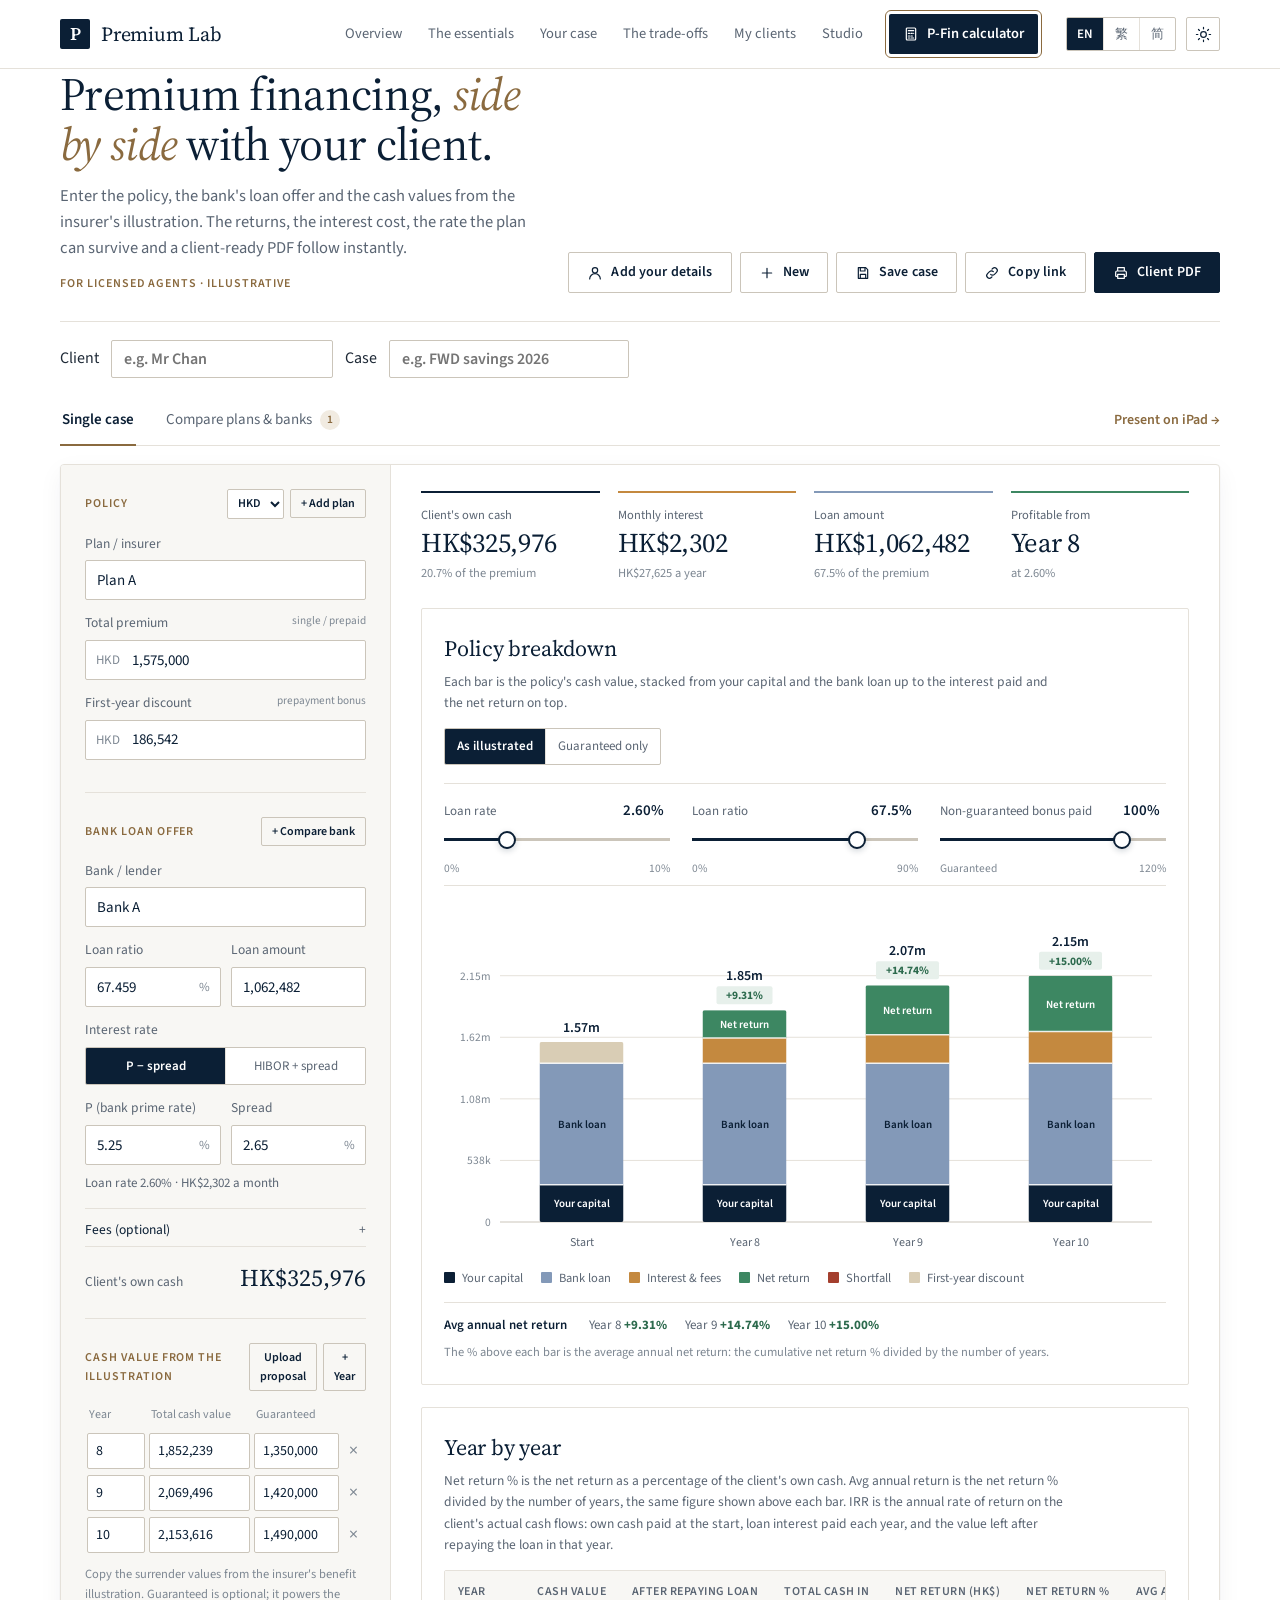
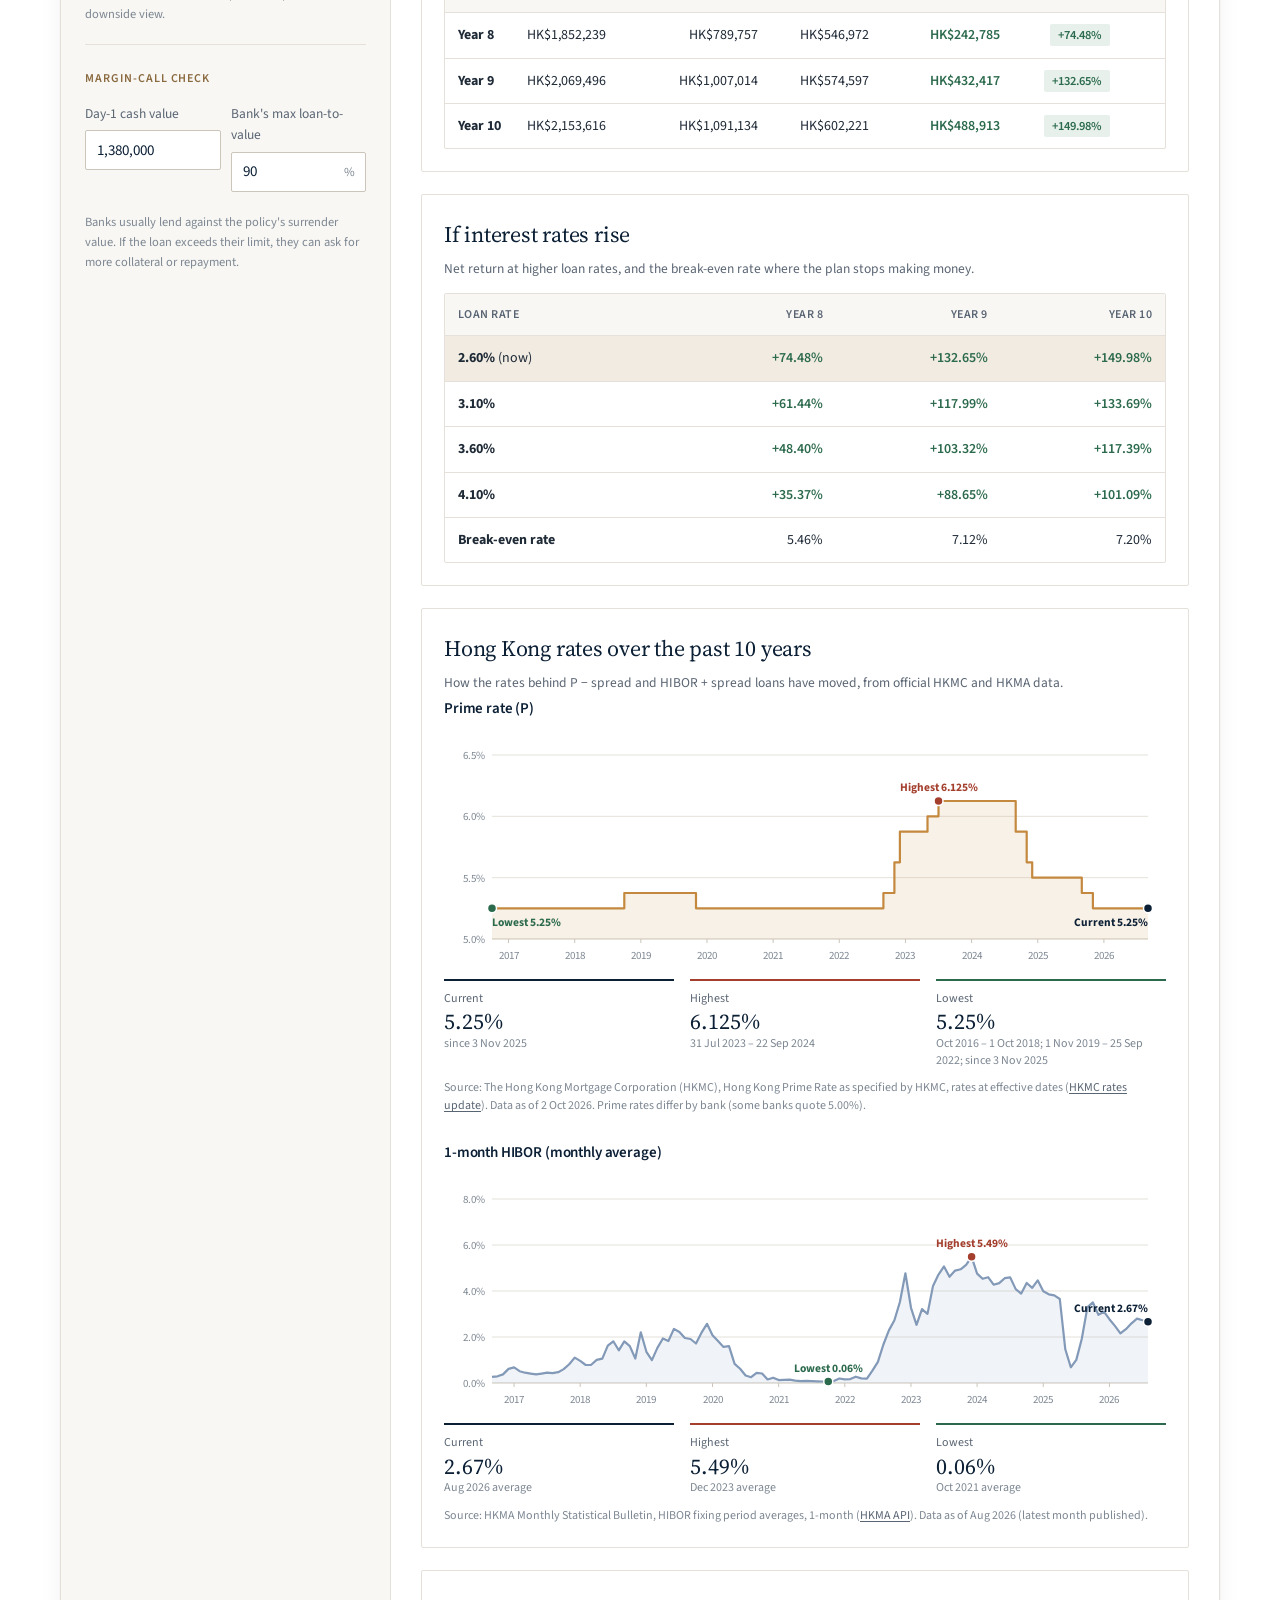
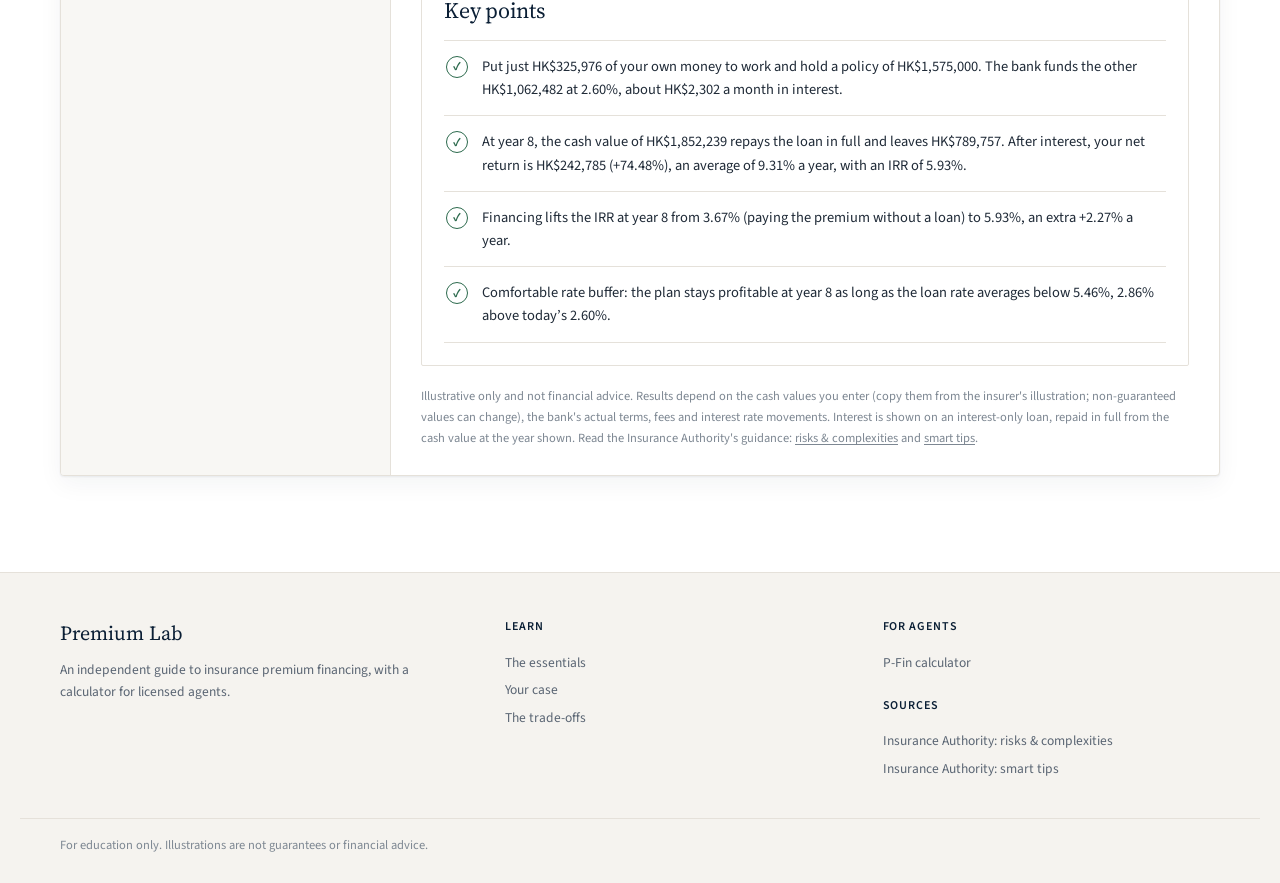
==== calculator.html @ 584c9c0e "Deploy 2026-10-03 11:08 HKT" ====
<!doctype html>
<html lang="en">
<head>
<meta charset="utf-8">
<meta name="viewport" content="width=device-width,initial-scale=1">
<title>P-Fin calculator · Premium Lab</title>
<meta name="description" content="Build a premium financing illustration with a client in a minute: leverage, interest, returns, IRR, rate stress, bank offer comparison and a client-ready PDF.">
<meta name="theme-color" content="#ffffff">
<script>(function(){try{var d=document.documentElement,m=JSON.parse(localStorage.getItem('pl-theme')),g=JSON.parse(localStorage.getItem('pl-lang'));if(m==='dark'||m==='light')d.dataset.theme=m;if(g)d.lang=g}catch(e){}})()</script>
<link rel="icon" href="data:image/svg+xml,%3Csvg xmlns='http://www.w3.org/2000/svg' viewBox='0 0 32 32'%3E%3Crect width='32' height='32' rx='3' fill='%230b1f35'/%3E%3Ctext x='16' y='23' text-anchor='middle' font-family='Georgia,serif' font-size='20' fill='%23c9a46c'%3EP%3C/text%3E%3C/svg%3E">
<link rel="preconnect" href="https://fonts.googleapis.com"><link rel="preconnect" href="https://fonts.gstatic.com" crossorigin>
<link href="https://fonts.googleapis.com/css2?family=Source+Sans+3:wght@400;500;600;700&family=Source+Serif+4:ital,opsz,wght@0,8..60,400;0,8..60,500;0,8..60,600;1,8..60,400&display=swap" rel="stylesheet">
<link rel="stylesheet" href="site.css?v=9">
<style>
main{padding-top:clamp(32px,4vw,56px);padding-bottom:24px}
.top{display:grid;grid-template-columns:minmax(0,1fr) auto;gap:28px;align-items:end}
h1{font-size:clamp(32px,3.6vw,50px);line-height:1.08;letter-spacing:-.015em}
h1 em{font-style:italic;color:var(--accent)}
.lede{color:var(--muted);max-width:40em;margin-top:14px;font-size:16.5px}
.aud{margin-top:12px;color:var(--accent)}
.actions{display:flex;gap:8px;flex-wrap:wrap;justify-content:flex-end}
.actions .agent strong{font-weight:600}

.casebar{display:flex;align-items:center;gap:12px;margin:28px 0 18px;flex-wrap:wrap;padding-top:18px;border-top:1px solid var(--line)}
.case-name{border:1px solid var(--line-strong);background:var(--surface);color:var(--ink);border-radius:2px;height:38px;padding:0 12px;min-width:240px;font-weight:600}
.case-name:focus{outline:none;border-color:var(--ink)}
.chips{display:flex;gap:6px;flex-wrap:wrap}
.chip{display:inline-flex;align-items:center;gap:2px;border:1px solid var(--line);background:var(--surface);border-radius:2px;padding:2px 2px 2px 10px;font-size:13px}
.chip[aria-current=true]{border-color:var(--ink);box-shadow:inset 0 0 0 1px var(--ink)}
.chip button{border:0;background:transparent;padding:3px 8px;font-size:13px;color:var(--ink)}
.chip .x{color:var(--faint)}.chip .x:hover{color:var(--neg)}

.lab{border:1px solid var(--line);background:var(--surface);border-radius:4px;box-shadow:var(--shadow);overflow:hidden}
.workspace{display:grid;grid-template-columns:330px minmax(0,1fr)}
.settings{padding:24px;background:var(--sunk);border-right:1px solid var(--line)}
.grp{margin-bottom:24px;padding-bottom:20px;border-bottom:1px solid var(--line)}
.grp:last-child{border-bottom:0;padding-bottom:0}
.grp-title{display:flex;justify-content:space-between;align-items:center;gap:10px;font-size:12px;font-weight:600;letter-spacing:.08em;color:var(--accent);text-transform:uppercase;margin:0 0 14px}
:lang(zh-Hant) .grp-title,:lang(zh-Hans) .grp-title{letter-spacing:.04em}
.field{margin-bottom:12px}
.field>label,.field>.lbl{display:flex;justify-content:space-between;gap:8px;font-size:13.5px;color:var(--muted);margin-bottom:6px}
.field small{color:var(--faint)}
.inp{width:100%;height:40px;background:var(--surface);border:1px solid var(--line-strong);color:var(--ink);border-radius:2px;padding:0 11px;font-size:15px;min-width:0;font-variant-numeric:tabular-nums}
.inp:focus{border-color:var(--ink);outline:none;box-shadow:0 0 0 3px color-mix(in srgb,var(--focus) 20%,transparent)}
.inp[aria-invalid=true]{border-color:var(--neg)}
select.inp{padding-right:6px}
.money{position:relative}.money span{position:absolute;left:11px;top:50%;transform:translateY(-50%);color:var(--faint);font-size:13px;pointer-events:none}.money .inp{padding-left:46px}
.pct{position:relative}.pct span{position:absolute;right:11px;top:50%;transform:translateY(-50%);color:var(--faint);font-size:13px;pointer-events:none}.pct .inp{padding-right:30px}
.row2{display:grid;grid-template-columns:1fr 1fr;gap:10px}
.derived{display:flex;justify-content:space-between;align-items:baseline;border-top:1px solid var(--line);padding-top:12px;margin-top:6px;font-size:13.5px;color:var(--muted)}
.derived strong{font-family:var(--serif);font-weight:400;font-size:24px;color:var(--ink)}
.seg{display:flex;border:1px solid var(--line-strong);border-radius:2px;overflow:hidden}
.seg button{flex:1;border:0;background:var(--surface);color:var(--muted);padding:8px 4px;font-size:13px}
.seg button+button{border-left:1px solid var(--line)}
.seg button[aria-pressed=true]{background:var(--ink);color:var(--bg);font-weight:600}
.offer-tabs{display:flex;gap:6px;flex-wrap:wrap;margin-bottom:12px}
.offer-tabs:empty{display:none}
.offer-tabs button{border:1px solid var(--line-strong);background:var(--surface);color:var(--muted);border-radius:2px;padding:5px 12px;font-size:13px}
.offer-tabs button[aria-pressed=true]{background:var(--ink);border-color:var(--ink);color:var(--bg);font-weight:600}
.mini{border:1px solid var(--line-strong);background:transparent;color:var(--ink);border-radius:2px;padding:4px 10px;font-size:12px;font-weight:600;letter-spacing:0;text-transform:none}
.mini:hover{border-color:var(--ink)}
.mini.danger{color:var(--neg);border-color:color-mix(in srgb,var(--neg) 45%,transparent)}
.cv-table{width:100%;border-collapse:collapse;font-size:13px}
.cv-table th{font-weight:400;color:var(--faint);text-align:left;padding:0 4px 6px;font-size:12px;background:none;border:0;text-transform:none;letter-spacing:0}
.cv-table td{padding:3px 2px;border:0}
.cv-table .inp{height:36px;padding:0 8px;font-size:14px}
.cv-table td:first-child{width:62px}
.cv-table button{border:0;background:transparent;color:var(--faint);font-size:18px;line-height:1;padding:4px 6px}
.cv-table button:hover{color:var(--neg)}
.note{font-size:12.5px;color:var(--faint);line-height:1.6;margin:8px 0 0}
details.more{border-top:1px solid var(--line);padding-top:10px;margin-top:10px}
details.more summary{cursor:pointer;font-size:13.5px;color:var(--ink);list-style:none;display:flex;justify-content:space-between}
details.more summary::-webkit-details-marker{display:none}
details.more summary:after{content:'+';color:var(--muted)}details.more[open] summary:after{content:'−'}
details.more .field{margin-top:10px}

.results{padding:26px 30px;min-width:0}
.kpis{display:grid;grid-template-columns:repeat(4,minmax(0,1fr));gap:18px}
.kpi{border-top:2px solid var(--c,var(--line-strong));padding-top:12px}
.kpi:nth-child(1){--c:var(--c-cap)}.kpi:nth-child(2){--c:var(--c-cost)}.kpi:nth-child(3){--c:var(--c-loan)}.kpi:nth-child(4){--c:var(--c-gain)}
.kpi span{display:block;font-size:12.5px;color:var(--muted)}
.kpi strong{display:block;font-family:var(--serif);font-size:27px;font-weight:400;letter-spacing:-.01em;font-variant-numeric:tabular-nums;line-height:1.3;color:var(--ink)}
.kpi em{font-style:normal;font-size:12.5px;color:var(--faint)}
.card{border:1px solid var(--line);border-radius:2px;padding:22px;margin-top:22px;background:var(--surface)}
.card-head{display:flex;justify-content:space-between;align-items:flex-start;gap:14px;flex-wrap:wrap}
.card-head h2{font-size:22px}
.card-head p{font-size:13.5px;color:var(--muted);margin:5px 0 0;max-width:46em}
.toggle{display:flex;border:1px solid var(--line-strong);border-radius:2px;overflow:hidden}
.toggle button{border:0;background:transparent;padding:7px 12px;font-size:13px;color:var(--muted);white-space:nowrap}
.toggle button+button{border-left:1px solid var(--line)}
.toggle button[aria-pressed=true]{background:var(--ink);color:var(--bg);font-weight:600}
.chart{margin-top:12px;position:relative}
.chart svg{display:block;width:100%;height:auto}
.chart svg text{font-family:var(--sans)}
.legend{display:flex;gap:18px;flex-wrap:wrap;font-size:12.5px;color:var(--muted);margin-top:10px}
.legend span{display:flex;align-items:center;gap:7px}.legend i{width:11px;height:11px;border-radius:1px;background:var(--c);box-sizing:border-box;border:5.5px solid var(--c);flex:none}
.tw{overflow-x:auto;border:1px solid var(--line);border-radius:2px;margin-top:14px}
table{border-collapse:collapse;width:100%;font-size:14px;font-variant-numeric:tabular-nums}
th,td{padding:11px 13px;border-bottom:1px solid var(--line);text-align:right;white-space:nowrap}
th{background:var(--sunk);color:var(--muted);font-size:12px;font-weight:600;letter-spacing:.04em;text-transform:uppercase}
:lang(zh-Hant) th,:lang(zh-Hans) th{letter-spacing:0}
th:first-child,td:first-child{text-align:left}
td{color:var(--text)}
tr:last-child td{border-bottom:0}
td.pos{color:var(--pos);font-weight:600}td.neg{color:var(--neg);font-weight:600}
td.warn{color:var(--neg)}
tr.hl{background:var(--accent-soft)}
.pill-r{display:inline-block;border-radius:2px;padding:1px 8px;font-size:12.5px;font-weight:600}
.pill-r.pos{background:var(--pos-bg);color:var(--pos)}.pill-r.neg{background:var(--neg-bg);color:var(--neg)}
.talk{display:grid;gap:0;margin:12px 0 0;padding:0;border-top:1px solid var(--line)}
.talk li{list-style:none;display:flex;gap:14px;padding:14px 2px;border-bottom:1px solid var(--line);font-size:14.5px;color:var(--text)}
.talk li b.ic{flex:none;width:22px;height:22px;border-radius:50%;display:grid;place-items:center;font-size:12px;border:1px solid var(--pos);color:var(--pos);margin-top:1px}
.talk li.risk b.ic{border-color:var(--neg);color:var(--neg)}
.alert{display:flex;gap:10px;border:1px solid color-mix(in srgb,var(--neg) 35%,transparent);background:var(--neg-bg);color:var(--neg);border-radius:2px;padding:12px 14px;font-size:14px;margin-top:16px}
.alert[hidden]{display:none}
.fine{font-size:12.5px;color:var(--faint);line-height:1.7;margin-top:20px}
.fine a{text-decoration:underline;text-underline-offset:2px}
.print-head,.print-foot{display:none}
.toast{position:fixed;left:50%;bottom:26px;transform:translate(-50%,20px);background:var(--ink);color:var(--bg);border-radius:2px;padding:10px 18px;font-size:14px;opacity:0;transition:.25s;pointer-events:none;z-index:60}
.toast.on{opacity:1;transform:translate(-50%,0)}
dialog{border:1px solid var(--line);background:var(--raised);color:var(--text);border-radius:4px;padding:28px;max-width:440px;width:92vw;box-shadow:var(--shadow)}
dialog::backdrop{background:#0b1f3580}
dialog h2{margin:0 0 6px;font-size:24px}
dialog p{color:var(--muted);font-size:14px;margin:0 0 18px}
dialog .f{display:block;margin-bottom:12px;font-size:13.5px;color:var(--muted)}
dialog .f input{display:block;width:100%;margin-top:5px;border:1px solid var(--line-strong);background:var(--surface);border-radius:2px;height:40px;padding:0 12px;color:var(--ink)}
dialog .row{display:flex;justify-content:flex-end;gap:8px;margin-top:8px}

/* sliders + stacked chart */
.sliders{display:grid;grid-template-columns:repeat(3,minmax(0,1fr));gap:22px;margin-top:18px;padding:14px 0 6px;border-top:1px solid var(--line);border-bottom:1px solid var(--line)}
.sl-top{display:flex;justify-content:space-between;align-items:baseline;gap:8px}
.sl-top label{font-size:13px;color:var(--muted)}
.sl-top output{font-size:15px;font-weight:600;font-variant-numeric:tabular-nums;color:var(--ink);padding:1px 6px;border-radius:2px;transition:background .3s}
.sl-top output.bump{background:var(--accent-soft)}
.sl input[type=range]{-webkit-appearance:none;appearance:none;width:100%;height:24px;background:transparent;margin:4px 0 0;cursor:pointer;--p:50%}
.sl input[type=range]::-webkit-slider-runnable-track{height:3px;background:linear-gradient(to right,var(--ink) var(--p),var(--line-strong) var(--p))}
.sl input[type=range]::-moz-range-track{height:3px;background:linear-gradient(to right,var(--ink) var(--p),var(--line-strong) var(--p))}
.sl input[type=range]::-webkit-slider-thumb{-webkit-appearance:none;width:18px;height:18px;margin-top:-7.5px;border-radius:50%;background:var(--surface);border:2px solid var(--ink);box-shadow:0 2px 6px #0b1f3530;transition:transform .15s}
.sl input[type=range]::-moz-range-thumb{width:14px;height:14px;border-radius:50%;background:var(--surface);border:2px solid var(--ink)}
.sl input[type=range]:active::-webkit-slider-thumb{transform:scale(1.15)}
.sl input[type=range]:disabled{opacity:.4;cursor:not-allowed}
.sl-ends{display:flex;justify-content:space-between;font-size:11.5px;color:var(--faint)}
.chart .bar{cursor:pointer;outline:none;transition:opacity .2s}
.chart svg.hovering .bar:not(.on){opacity:.4}
.chart .bar:focus-visible .frame{stroke:var(--focus);stroke-width:2}
.tip{position:absolute;pointer-events:none;background:var(--raised);color:var(--text);border:1px solid var(--line-strong);border-radius:2px;padding:11px 13px;font-size:12.5px;line-height:1.75;min-width:220px;box-shadow:var(--shadow);z-index:5;transform:translate(-50%,-100%);transition:left .12s,top .12s}
.tip[hidden]{display:none}
.tip strong{display:block;font-size:13.5px;margin-bottom:3px;color:var(--ink)}
.tip .r{display:flex;justify-content:space-between;gap:18px;font-variant-numeric:tabular-nums}
.tip .r i{display:inline-block;width:9px;height:9px;border-radius:1px;margin-right:7px;background:var(--c)}
.tip .r.tot{border-top:1px solid var(--line);margin-top:4px;padding-top:4px;font-weight:600;color:var(--ink)}
.tip .r.res{color:var(--pos);font-weight:600}.tip .r.res.neg{color:var(--neg)}

@media (max-width:1180px){.workspace{grid-template-columns:300px minmax(0,1fr)}.kpis{grid-template-columns:repeat(2,minmax(0,1fr));row-gap:18px}.results{padding:22px}}
@media (max-width:960px){.top{grid-template-columns:1fr}.actions{justify-content:flex-start}.workspace{grid-template-columns:1fr}.settings{border-right:0;border-bottom:1px solid var(--line)}}
@media (max-width:760px){.sliders{grid-template-columns:1fr;gap:8px}}
@media (max-width:600px){.actions{display:grid;grid-template-columns:1fr 1fr;width:100%}.actions .agent{grid-column:1/-1}.lab{margin:0 calc(var(--gutter) * -.5)}.settings{padding:20px}.results{padding:20px 16px}.kpi strong{font-size:22px}.case-name{min-width:0;flex:1}.card{padding:16px}}


/* view tabs */
.vtabs{display:flex;gap:0;border-bottom:1px solid var(--line);margin:4px 0 18px}
.vtabs button{border:0;background:transparent;padding:12px 2px;margin-right:28px;font-size:15px;color:var(--muted);border-bottom:2px solid transparent;margin-bottom:-1px;display:inline-flex;align-items:center;gap:8px}
.vtabs button[aria-selected=true]{color:var(--ink);font-weight:600;border-color:var(--accent)}
.vtabs .badge{font-size:11.5px;font-weight:600;min-width:20px;height:20px;padding:0 6px;border-radius:10px;background:var(--accent-soft);color:var(--accent);display:inline-grid;place-items:center}
.vtabs .badge:empty{display:none}
.vt-link{margin-left:auto;align-self:center;font-size:14px;font-weight:600;color:var(--accent);padding:10px 0}
.gt-r{display:flex;align-items:center;gap:6px}
/* compare */
.cmp{padding:26px 30px}
.cmp-top{display:flex;justify-content:space-between;align-items:flex-end;gap:18px;flex-wrap:wrap}
.cmp-top h2{font-size:26px}.cmp-top p{color:var(--muted);font-size:14px;margin-top:6px;max-width:44em}
.quick{display:flex;gap:6px}
.mix-wrap{margin-top:18px}
.mix th,.mix td{text-align:center;padding:8px;vertical-align:middle}
.mix thead th{text-transform:none;letter-spacing:0;font-size:13px}
.mix tbody th{text-align:left;background:var(--sunk);font-size:13px;text-transform:none;letter-spacing:0}
.mix small{display:block;font-size:11.5px;font-weight:400;color:var(--faint)}
.mix .nm{border:0;background:none;padding:0;font-weight:600;color:var(--ink);font-size:13.5px;text-decoration:underline;text-decoration-color:var(--line-strong);text-underline-offset:3px}
.mix .nm:hover{text-decoration-color:var(--accent)}
.cell{width:100%;min-width:118px;border:1px dashed var(--line-strong);background:transparent;border-radius:2px;padding:8px 10px;display:grid;grid-template-columns:auto 1fr;align-items:center;gap:0 8px;text-align:left;color:var(--muted);transition:background-color .2s,border-color .2s}
.cell i{grid-row:span 2;width:12px;height:12px;border-radius:50%;border:2px solid var(--kc);background:transparent;transition:background-color .2s}
.cell span{font-variant-numeric:tabular-nums;font-weight:600;color:var(--ink)}
.cell small{grid-column:2}
.cell:hover{border-color:var(--kc)}
.cell[aria-pressed=true]{border-style:solid;border-color:var(--kc);background:color-mix(in srgb,var(--kc) 9%,transparent)}
.cell[aria-pressed=true] i{background:var(--kc)}
.cmp-ctrl{display:flex;align-items:center;gap:26px;flex-wrap:wrap;margin-top:18px}
.cmp-ctrl .sliders{flex:1;min-width:300px;margin:0;border:0;padding:0}
.sliders.two{grid-template-columns:1fr 1fr}
.cmp-body{display:grid;grid-template-columns:minmax(0,1fr) 300px;gap:22px;margin-top:20px;align-items:start}
.cmp-chart .chart{margin:0;min-height:280px}
.rank{border:1px solid var(--line);border-radius:2px;position:sticky;top:calc(var(--hdr) + 16px)}
.rank-h{display:flex;justify-content:space-between;align-items:baseline;gap:8px;padding:12px 14px;border-bottom:1px solid var(--line);background:var(--sunk)}
.rank-h b{font-size:13px;color:var(--ink)}
.rk-row{width:100%;display:grid;grid-template-columns:20px 1fr;gap:2px 8px;text-align:left;border:0;border-bottom:1px solid var(--line);background:transparent;padding:11px 14px;color:var(--text);transition:background-color .2s}
.rk-row:last-child{border-bottom:0}
.rk-row:hover,.rk-row.on{background:color-mix(in srgb,var(--kc) 8%,transparent)}
.rk-row .n{grid-row:span 3;font-family:var(--serif);font-size:18px;color:var(--faint)}
.rk-row .who,.who{display:flex;align-items:center;gap:7px;font-size:13px;color:var(--ink)}
.who i{width:9px;height:9px;border-radius:50%;background:var(--kc);flex:none}
.rk-row em{font-style:normal;font-size:11px;font-weight:600;letter-spacing:.04em;color:var(--accent);border:1px solid var(--accent);border-radius:2px;padding:0 5px;margin-left:auto}
.rk-row strong{font-family:var(--serif);font-weight:400;font-size:22px;color:var(--ink);font-variant-numeric:tabular-nums}
.rk-row strong.neg{color:var(--neg)}.rk-row strong.na{font-family:var(--sans);font-size:13px;color:var(--faint)}
.rk-row small{font-size:11.5px;color:var(--faint)}
#cmpTbl td.best{box-shadow:inset 0 -2px 0 var(--accent);font-weight:700}
@media (max-width:1100px){.cmp-body{grid-template-columns:1fr}.rank{position:static}}
@media (max-width:600px){.cmp{padding:20px 14px}.sliders.two{grid-template-columns:1fr}.cmp-ctrl .toggle{width:100%;overflow-x:auto}.cmp-ctrl .sliders{min-width:0}}
@media print{.cmp-top{display:none!important}body.print-cmp #singleView{display:none!important}body.print-cmp #cmpView{display:block!important;border:0;box-shadow:none;padding:0}body:not(.print-cmp) #cmpView{display:none!important}.rank{position:static;break-inside:avoid}.cmp-body{grid-template-columns:1fr}}
.bo{margin-top:16px;border:1px solid var(--line);border-radius:2px}
.bo summary{cursor:pointer;list-style:none;display:flex;align-items:baseline;gap:12px;flex-wrap:wrap;padding:12px 14px;background:var(--sunk);font-weight:600;color:var(--ink)}
.bo summary::-webkit-details-marker{display:none}
.bo summary:after{content:'−';margin-left:auto;color:var(--muted);font-weight:400}.bo:not([open]) summary:after{content:'+'}
.bo summary small{font-weight:400;font-size:13px;color:var(--muted)}
.bo .tw{margin:0;border:0;border-top:1px solid var(--line);border-radius:0}
.bo-t th,.bo-t td{padding:6px 8px;text-align:left;vertical-align:middle;white-space:nowrap}
.bo-t thead th{font-size:13px;text-transform:none;letter-spacing:0;color:var(--ink)}
.bo-t tbody th{background:var(--sunk);font-size:12.5px;font-weight:600;text-transform:none;letter-spacing:0;color:var(--muted);width:1%}
.bo-t td{min-width:150px}
.bo-t .inp{height:34px;font-size:14px}
.bo-t td.na{color:var(--faint);text-align:center}
.bo-t .bo-eff td{font-size:12px;color:var(--muted);white-space:normal}
.bo-t .bo-eff b{display:block;font-family:var(--serif);font-weight:400;font-size:20px;color:var(--ink)}
.bo-t .bo-eff small{display:block}
.bo-x{border:0;background:none;color:var(--faint);font-size:16px;padding:0 4px;margin-left:4px}.bo-x:hover{color:var(--neg)}
.bo-add{vertical-align:top!important;background:var(--surface)!important;border-left:1px dashed var(--line-strong)}
/* my clients */
.client-name{min-width:180px}
@media (max-width:600px){.casebar{display:grid;grid-template-columns:auto minmax(0,1fr);align-items:center;gap:10px 12px}.casebar .case-name,.client-name{min-width:0;width:100%}.casebar .chips{grid-column:1/-1}}
.rate-eff{font-size:13px;color:var(--muted);margin:-4px 0 14px;font-variant-numeric:tabular-nums}
.pdf-status{font-size:13px;margin:8px 0 0;padding:8px 10px;border-radius:2px;background:var(--sunk);color:var(--muted);line-height:1.45}
.pdf-status.ok{background:var(--pos-bg);color:var(--pos)}.pdf-status.bad{background:var(--neg-bg);color:var(--neg)}
.avg-strip{display:flex;flex-wrap:wrap;gap:8px 18px;align-items:baseline;margin-top:14px;padding-top:12px;border-top:1px solid var(--line);font-size:13px;color:var(--muted)}
.avg-strip:empty{display:none}
.avg-strip strong{color:var(--ink);font-weight:600;margin-right:4px}
.avg-strip b{font-variant-numeric:tabular-nums;font-weight:700}.avg-strip b.pos{color:var(--pos)}.avg-strip b.neg{color:var(--neg)}
.avg-note{margin-top:6px}
.rh{margin:0 0 26px}.rh:last-child{margin-bottom:0}
.rh h3{font-family:var(--sans);font-size:15px;font-weight:600;color:var(--ink);margin:4px 0 8px}
.rh-chart svg{display:block;width:100%;height:auto}
.rh-stats{display:grid;grid-template-columns:repeat(3,minmax(0,1fr));gap:10px 16px;margin-top:10px}
.rh-stats div{border-top:2px solid var(--c,var(--line-strong));padding-top:8px}
.rh-stats span{display:block;font-size:12px;color:var(--muted)}
.rh-stats strong{display:block;font-family:var(--serif);font-weight:400;font-size:22px;line-height:1.25;color:var(--ink);font-variant-numeric:tabular-nums}
.rh-stats em{display:block;font-style:normal;font-size:12px;color:var(--faint);line-height:1.4}
.rh-src{font-size:12px;color:var(--faint);margin-top:10px;line-height:1.5}
.rh-src a{color:var(--muted);text-decoration:underline;text-underline-offset:2px}
@media (max-width:600px){.rh-stats{grid-template-columns:1fr}.rh-stats strong{font-size:20px}}
@media print{.rh-card{break-before:page}.rh{break-inside:avoid}.rh-stats{grid-template-columns:repeat(3,minmax(0,1fr))}}
/* client-ready print / PDF */
@media print{
  *,*::before,*::after{-webkit-print-color-adjust:exact!important;print-color-adjust:exact!important;color-adjust:exact!important}
  @page{size:A4;margin:14mm}
  body{font-size:12px}
  .actions,.casebar,.settings,.toggle,.no-print,.toast,.top{display:none!important}
  .workspace{display:block}
  main{padding:0;max-width:none}
  .lab{border:0;box-shadow:none;border-radius:0}
  .results{padding:0}
  .print-head{display:block;border-bottom:2px solid var(--ink);padding-bottom:10px;margin-bottom:14px}
  .print-head h2{margin:0;font-size:20px;font-weight:600}
  .print-head .meta{display:grid;grid-template-columns:repeat(4,1fr);gap:8px;margin-top:8px;font-size:11px;color:var(--text)}
  .print-head .meta b{display:block;font-size:13px}
  .print-foot{display:block;margin-top:14px;border-top:1px solid #ccd;padding-top:8px;font-size:10.5px;color:#444}
  #fine{display:none!important}
  .tw{overflow:visible;border-color:#ccd}
  table{font-size:8.6px}
  th,td{white-space:normal;padding:4px 4px!important}
  .pill-r{padding:0 4px}
  .card{break-inside:avoid;padding:12px;margin-top:12px}
}
</style>
</head>
<body>
<header class="gh"><div class="gh-in">
  <a class="gh-brand" href="index.html"><span class="mk">P</span><span class="wm">Premium Lab</span></a>
  <nav class="gh-nav" aria-label="Main">
    <a href="index.html#top" data-st="home">Overview</a>
    <a href="index.html#learn" data-st="learn">The essentials</a>
    <a href="index.html#explore" data-st="lab">Your case</a>
    <a href="index.html#risks" data-st="risks">The trade-offs</a>
    <a href="dashboard.html" data-st="dash">My clients</a>
    <a href="studio.html" data-st="studio">Studio</a>
    <a class="gh-cta" href="calculator.html" aria-current="page"><svg viewBox="0 0 24 24" aria-hidden="true"><rect x="5" y="3" width="14" height="18" rx="1.5"/><path d="M8 7h8M8 11h2M12 11h2M16 11h0M8 15h2M12 15h2M8 18h2M12 18h4"/></svg><span data-st="calc">P-Fin calculator</span></a>
  </nav>
  <div class="gh-util">
    <div class="gh-lang" role="group" aria-label="Language" data-st-label="lang"><button type="button" data-lang="en" lang="en">EN</button><button type="button" data-lang="zh-Hant" lang="zh-Hant">繁</button><button type="button" data-lang="zh-Hans" lang="zh-Hans">简</button></div>
    <button class="gh-icon" type="button" data-theme-toggle aria-label="Switch light or dark theme" data-st-label="theme"><svg class="sun" viewBox="0 0 24 24" aria-hidden="true"><circle cx="12" cy="12" r="4"/><path d="M12 2v2M12 20v2M4.9 4.9l1.4 1.4M17.7 17.7l1.4 1.4M2 12h2M20 12h2M4.9 19.1l1.4-1.4M17.7 6.3l1.4-1.4"/></svg><svg class="moon" viewBox="0 0 24 24" aria-hidden="true"><path d="M20 14.5A8 8 0 019.5 4a8 8 0 1010.5 10.5z"/></svg></button>
    <button class="gh-icon gh-menu" type="button" aria-expanded="false" aria-controls="ghPanel" aria-label="Menu" data-st-label="menu"><svg viewBox="0 0 24 24" aria-hidden="true"><path d="M4 7h16M4 12h16M4 17h16"/></svg></button>
  </div>
  <div class="gh-panel" id="ghPanel">
    <a href="index.html#top" data-st="home">Overview</a><a href="index.html#learn" data-st="learn">The essentials</a><a href="index.html#explore" data-st="lab">Your case</a><a href="index.html#risks" data-st="risks">The trade-offs</a>
    <a href="dashboard.html" data-st="dash">My clients</a>
    <a href="studio.html" data-st="studio">Studio</a>
    <a class="btn gh-cta" href="calculator.html" data-st="calc" aria-current="page">P-Fin calculator</a>
      <div class="gh-lang gh-lang-m" role="group" aria-label="Language" data-st-label="lang"><button type="button" data-lang="en" lang="en">EN</button><button type="button" data-lang="zh-Hant" lang="zh-Hant">繁</button><button type="button" data-lang="zh-Hans" lang="zh-Hans">简</button></div>
  </div>
</div></header>

<main id="main" class="wrap">
    <div class="top">
      <div>
        <h1 data-t-html="title">Premium financing, <em>side by side</em> with your client.</h1>
        <p class="lede" data-t="lede">Enter the policy, the bank's loan offer and the cash values from the insurer's illustration. The returns, the interest cost, the rate the plan can survive and a client-ready PDF follow instantly.</p>
        <p class="aud label" data-t="eyebrow">For licensed agents · illustrative</p>
      </div>
      <div class="actions">
        <button class="btn agent" type="button" id="agentBtn"><svg viewBox="0 0 24 24"><circle cx="12" cy="8" r="4"/><path d="M4 21a8 8 0 0116 0"/></svg><span id="agentShow">Add your details</span></button>
        <button class="btn" type="button" id="newBtn"><svg viewBox="0 0 24 24"><path d="M12 5v14M5 12h14"/></svg><span data-t="new">New</span></button>
        <button class="btn" type="button" id="saveBtn"><svg viewBox="0 0 24 24"><path d="M5 4h11l3 3v13H5z"/><path d="M8 4v5h7V4M8 20v-6h8v6"/></svg><span data-t="save">Save case</span></button>
        <button class="btn" type="button" id="shareBtn"><svg viewBox="0 0 24 24"><path d="M10 14a4 4 0 005.7 0l3-3a4 4 0 00-5.7-5.7l-1 1M14 10a4 4 0 00-5.7 0l-3 3a4 4 0 005.7 5.7l1-1"/></svg><span data-t="share">Copy link</span></button>
        <button class="btn solid" type="button" id="printBtn"><svg viewBox="0 0 24 24"><path d="M7 9V4h10v5M7 17H5a1 1 0 01-1-1v-5a2 2 0 012-2h12a2 2 0 012 2v5a1 1 0 01-1 1h-2"/><path d="M7 14h10v6H7z"/></svg><span data-t="print">Client PDF</span></button>
      </div>
    </div>

    <div class="casebar">
      <label for="clientName" data-t="client">Client</label>
      <input class="case-name client-name" id="clientName" maxlength="80" placeholder="e.g. Mr Chan" data-t-ph="client_ph">
      <label for="caseName" data-t="case">Case</label>
      <input class="case-name" id="caseName" maxlength="60" placeholder="e.g. FWD savings 2026" data-t-ph="case_ph">
      <div class="chips" id="chips" aria-label="Saved cases"></div>
    </div>

    <div class="vtabs no-print" role="tablist" aria-label="View">
      <button type="button" role="tab" id="tabSingle" aria-selected="true" aria-controls="singleView" data-view="single" data-t="tab_single">Single case</button>
      <button type="button" role="tab" id="tabCmp" aria-selected="false" aria-controls="cmpView" data-view="cmp"><span data-t="tab_cmp">Compare plans &amp; banks</span><b class="badge" id="pickCount"></b></button>
      <a class="vt-link" href="studio.html" data-t="to_studio">Present on iPad →</a>
    </div>

    <div class="lab" id="singleView" role="tabpanel" aria-labelledby="tabSingle">
      <div class="workspace">
        <!-- inputs -->
        <form class="settings" id="form" autocomplete="off" onsubmit="return false">
          <div class="grp">
            <div class="grp-title"><span data-t="g_policy">Policy</span><span class="gt-r"><select class="inp" id="currency" style="width:auto;height:30px;padding:0 6px;font-size:12px" aria-label="Currency"><option>HKD</option><option>USD</option><option>CNY</option><option>SGD</option></select><button class="mini" type="button" id="addPlan" data-t="add_plan">+ Add plan</button></span></div>
            <div class="offer-tabs" id="planTabs" role="group" aria-label="Plans"></div>
            <div class="field"><label for="planName" data-t="plan_name">Plan / insurer</label><input class="inp" id="planName" maxlength="40"></div>
            <div class="field"><label for="premium"><span data-t="premium">Total premium</span><small data-t="premium_h">single / prepaid</small></label>
              <div class="money"><span class="cur">HKD</span><input class="inp num" id="premium" inputmode="decimal"></div></div>
            <div class="field"><label for="discount"><span data-t="discount">First-year discount</span><small data-t="discount_h">prepayment bonus</small></label>
              <div class="money"><span class="cur">HKD</span><input class="inp num" id="discount" inputmode="decimal"></div></div>
            <button class="mini danger" type="button" id="delPlan" data-t="del_plan" hidden>Remove this plan</button>
          </div>

          <div class="grp">
            <div class="grp-title"><span data-t="g_offer">Bank loan offer</span><button class="mini" type="button" id="addOffer" data-t="add_offer">+ Compare bank</button></div>
            <div class="offer-tabs" id="offerTabs" role="group" aria-label="Loan offers"></div>
            <div class="field"><label for="bank" data-t="bank">Bank / lender</label><input class="inp" id="bank" maxlength="40"></div>
            <div class="row2">
              <div class="field"><label for="ratio" data-t="ratio">Loan ratio</label><div class="pct"><input class="inp num" id="ratio" inputmode="decimal"><span>%</span></div></div>
              <div class="field"><label for="loan" data-t="loan">Loan amount</label><input class="inp num" id="loan" inputmode="decimal"></div>
            </div>
            <div class="field"><div class="lbl" data-t="rate_type">Interest rate</div>
              <div class="seg" role="group" aria-label="Rate type"><button type="button" data-rt="fixed" aria-pressed="true" data-t="fixed">P − spread</button><button type="button" data-rt="hibor" aria-pressed="false" data-t="hibor">HIBOR + spread</button></div></div>
            <div class="row2" id="fixedRow">
              <div class="field"><label for="prime" data-t="prime">P (bank prime rate)</label><div class="pct"><input class="inp num" id="prime" inputmode="decimal"><span>%</span></div></div>
              <div class="field"><label for="pspread" data-t="pspread">Spread</label><div class="pct"><input class="inp num" id="pspread" inputmode="decimal"><span>%</span></div></div>
            </div>
            <div class="row2" id="hiborRow" hidden>
              <div class="field"><label for="hibor" data-t="hibor_rate">HIBOR assumed</label><div class="pct"><input class="inp num" id="hibor" inputmode="decimal"><span>%</span></div></div>
              <div class="field"><label for="spread" data-t="spread">Spread</label><div class="pct"><input class="inp num" id="spread" inputmode="decimal"><span>%</span></div></div>
            </div>
            <p class="rate-eff" id="monthlyHint"></p>
            <details class="more"><summary data-t="fees">Fees (optional)</summary>
              <div class="row2">
                <div class="field"><label for="upfront" data-t="upfront">Other upfront fee</label><input class="inp num" id="upfront" inputmode="decimal"></div>
                <div class="field"><label for="annualFee" data-t="annual_fee">Annual fee</label><input class="inp num" id="annualFee" inputmode="decimal"></div>
              </div>
              <div class="row2">
                <div class="field"><label for="feePct" data-t="fee_pct">Handling fee (% of loan)</label><div class="pct"><input class="inp num" id="feePct" inputmode="decimal"><span>%</span></div></div>
                <div class="field"><label for="rebate" data-t="rebate">Cash rebate</label><input class="inp num" id="rebate" inputmode="decimal"></div>
              </div>
              <div class="row2">
                <div class="field"><label for="penPct" data-t="pen_pct">Prepayment penalty (% of loan)</label><div class="pct"><input class="inp num" id="penPct" inputmode="decimal"><span>%</span></div></div>
                <div class="field"><label for="penYears" data-t="pen_years">If repaid within (years)</label><input class="inp num" id="penYears" inputmode="numeric"></div>
              </div>
            </details>
            <button class="mini danger" type="button" id="delOffer" data-t="del_offer" hidden>Remove this bank</button>
            <div class="derived"><span data-t="client_cash">Client's own cash</span><strong id="cashShow">–</strong></div>
          </div>

          <div class="grp">
            <div class="grp-title"><span data-t="g_cv">Cash value from the illustration</span><span class="gt-r"><button class="mini" type="button" id="pdfBtn" data-t="upload_pdf">Upload proposal</button><button class="mini" type="button" id="addCv" data-t="add_year">+ Year</button></span></div>
            <input type="file" id="pdfFile" accept="application/pdf,.pdf" hidden>
            <p class="pdf-status" id="pdfStatus" role="status" hidden></p>
            <table class="cv-table"><thead><tr><th data-t="year">Year</th><th data-t="cv_total">Total cash value</th><th data-t="cv_guar">Guaranteed</th><th><span class="vh">Remove</span></th></tr></thead><tbody id="cvBody"></tbody></table>
            <p class="note" data-t="cv_note">Copy the surrender values from the insurer's benefit illustration. Guaranteed is optional; it powers the downside view.</p>
          </div>

          <div class="grp" style="margin-bottom:0">
            <div class="grp-title"><span data-t="g_risk">Margin-call check</span></div>
            <div class="row2">
              <div class="field"><label for="day1" data-t="day1">Day-1 cash value</label><input class="inp num" id="day1" inputmode="decimal"></div>
              <div class="field"><label for="maxLtv" data-t="max_ltv">Bank's max loan-to-value</label><div class="pct"><input class="inp num" id="maxLtv" inputmode="decimal"><span>%</span></div></div>
            </div>
            <p class="note" data-t="ltv_note">Banks usually lend against the policy's surrender value. If the loan exceeds their limit, they can ask for more collateral or repayment.</p>
          </div>
        </form>

        <!-- results -->
        <section class="results" aria-live="polite">
          <div class="print-head" id="printHead"></div>
          <div class="kpis">
            <div class="kpi"><span data-t="k_cash">Client's own cash</span><strong id="kCash">–</strong><em id="kCashSub"></em></div>
            <div class="kpi"><span data-t="k_month">Monthly interest</span><strong id="kMonth">–</strong><em id="kMonthSub"></em></div>
            <div class="kpi"><span data-t="k_loan">Loan amount</span><strong id="kLoan">–</strong><em id="kLoanSub"></em></div>
            <div class="kpi"><span data-t="k_be">Profitable from</span><strong id="kBe">–</strong><em id="kBeSub"></em></div>
          </div>

          <div class="card">
            <div class="card-head"><div><h2 data-t="c_chart">Policy breakdown</h2><p data-t="c_chart_p">Each bar is the policy's cash value, stacked from your capital and the bank loan up to the interest paid and the net return on top.</p></div>
              <div class="toggle" role="group" aria-label="Cash value basis"><button type="button" data-basis="total" aria-pressed="true" data-t="b_total">As illustrated</button><button type="button" data-basis="guar" aria-pressed="false" data-t="b_guar">Guaranteed only</button></div></div>
            <div class="sliders no-print">
              <div class="sl"><div class="sl-top"><label for="slRate" data-t="sl_rate">Loan rate</label><output id="slRateOut" for="slRate"></output></div><input type="range" id="slRate" min="0" max="10" step="0.05"><div class="sl-ends"><span>0%</span><span>10%</span></div></div>
              <div class="sl"><div class="sl-top"><label for="slRatio" data-t="sl_ratio">Loan ratio</label><output id="slRatioOut" for="slRatio"></output></div><input type="range" id="slRatio" min="0" max="90" step="0.5"><div class="sl-ends"><span>0%</span><span>90%</span></div></div>
              <div class="sl"><div class="sl-top"><label for="slBonus" data-t="sl_bonus">Non-guaranteed bonus paid</label><output id="slBonusOut" for="slBonus"></output></div><input type="range" id="slBonus" min="0" max="120" step="5"><div class="sl-ends"><span data-t="sl_guar_end">Guaranteed</span><span>120%</span></div></div>
            </div>
            <div class="chart" id="chart"><div class="tip" id="tip" role="status" hidden></div></div>
            <div class="legend" id="legend"></div>
            <div class="avg-strip" id="avgStrip"></div>
            <p class="note avg-note" data-t="avg_note">The % above each bar is the average annual net return: the cumulative net return % divided by the number of years.</p>
          </div>

          <div class="card">
            <div class="card-head"><div><h2 data-t="c_table">Year by year</h2><p data-t="c_table_p">Net return % is the net return as a percentage of the client's own cash. Avg annual return is the net return % divided by the number of years, the same figure shown above each bar. IRR is the annual rate of return on the client's actual cash flows: own cash paid at the start, loan interest paid each year, and the value left after repaying the loan in that year.</p></div></div>
            <div class="tw"><table id="tbl"></table></div>
          </div>

          <div class="card">
            <div class="card-head"><div><h2 data-t="c_stress">If interest rates rise</h2><p data-t="c_stress_p">Net return at higher loan rates, and the break-even rate where the plan stops making money.</p></div></div>
            <div class="tw"><table id="stress"></table></div>
          </div>

          <div class="card rh-card">
            <div class="card-head"><div><h2 data-t="c_hist">Hong Kong rates over the past 10 years</h2><p data-t="c_hist_p">How the rates behind P − spread and HIBOR + spread loans have moved, from official HKMC and HKMA data.</p></div></div>
            <figure class="rh"><h3 data-t="rh_prime">Prime rate (P)</h3><div class="rh-chart" id="rhPrime"></div><div class="rh-stats" id="rhPrimeStats"></div><figcaption class="rh-src" id="rhPrimeSrc"></figcaption></figure>
            <figure class="rh"><h3 data-t="rh_hibor">1-month HIBOR (monthly average)</h3><div class="rh-chart" id="rhHibor"></div><div class="rh-stats" id="rhHiborStats"></div><figcaption class="rh-src" id="rhHiborSrc"></figcaption></figure>
          </div>

          <div class="card">
            <div class="card-head"><div><h2 data-t="c_talk">Key points</h2></div></div>
            <ul class="talk" id="talk"></ul>
          </div>

          <p class="fine" id="fine"></p>
          <div class="print-foot" id="printFoot"></div>
        </section>
      </div>
    </div>

    <section class="lab cmp" id="cmpView" role="tabpanel" aria-labelledby="tabCmp" hidden>
      <div class="print-head" id="printHead2"></div>
      <div class="cmp-top">
        <div><h2 data-t="cmp_h">Compare plans &amp; banks</h2><p data-t="cmp_p">Tick any plan with any bank offer. Lines and rankings update as you change picks, rates or bonus assumptions.</p></div>
        <div class="quick no-print"><button class="mini" type="button" data-q="all" data-t="q_all">All</button><button class="mini" type="button" data-q="best" data-t="q_best">Best bank per plan</button><button class="mini" type="button" data-q="clear" data-t="q_clear">Clear</button></div>
      </div>
      <div class="tw mix-wrap no-print"><table class="mix" id="mix"></table></div>
      <details class="bo no-print" id="boBox" open><summary><span data-t="bo_h">Bank offers</span><small data-t="bo_p">Every offer is editable here; the grid, chart and ranking follow as you type.</small></summary>
        <div class="tw"><table class="bo-t" id="boTbl"></table></div></details>
      <div class="cmp-ctrl no-print">
        <div class="toggle" role="group" aria-label="Measure" id="metricSeg">
          <button type="button" data-metric="gain" data-t="m_gain">Net return (HK$)</button><button type="button" data-metric="roc" data-t="m_roc">Net return %</button><button type="button" data-metric="irr" data-t="m_irr">IRR</button><button type="button" data-metric="net" data-t="m_net">Value after loan</button>
        </div>
        <div class="sliders two">
          <div class="sl"><div class="sl-top"><label for="slShift" data-t="sl_shift">Rate change, every bank</label><output id="slShiftOut" for="slShift"></output></div><input type="range" id="slShift" min="-1" max="3" step="0.25"><div class="sl-ends"><span>−1%</span><span>+3%</span></div></div>
          <div class="sl"><div class="sl-top"><label for="slBonus2" data-t="sl_bonus">Non-guaranteed bonus paid</label><output id="slBonus2Out" for="slBonus2"></output></div><input type="range" id="slBonus2" min="0" max="120" step="5"><div class="sl-ends"><span data-t="sl_guar_end">Guaranteed</span><span>120%</span></div></div>
        </div>
      </div>
      <div class="cmp-body">
        <div class="cmp-chart"><div class="chart" id="cmpChart"></div><p class="note" id="cmpNote"></p></div>
        <aside class="rank" id="rank" aria-live="polite"></aside>
      </div>
      <div class="card"><div class="card-head"><div><h2 data-t="c_all">Every combination</h2><p data-t="c_all_p">Own cash, monthly interest and returns for each pick. The best figure in each column is marked.</p></div></div>
        <div class="tw"><table id="cmpTbl"></table></div></div>
    </section>
</main>
<footer class="gf">
  <div class="gf-in">
    <div><div class="gf-brand">Premium Lab</div><p data-st="f_about">An independent guide to insurance premium financing, with a calculator for licensed agents.</p></div>
    <div><h4 data-st="f_learn">Learn</h4><a href="index.html#learn" data-st="learn">The essentials</a><a href="index.html#explore" data-st="lab">Your case</a><a href="index.html#risks" data-st="risks">The trade-offs</a></div>
    <div><h4 data-st="f_tools">For agents</h4><a href="calculator.html" data-st="calc">P-Fin calculator</a><h4 data-st="f_src" style="margin-top:20px">Sources</h4><a href="https://www.ia.org.hk/en/legislative_framework/Conduct_in_Focus_Issue_05_03.html" target="_blank" rel="noopener noreferrer" data-st="f_ia1">Insurance Authority: risks &amp; complexities</a><a href="https://www.ia.org.hk/en/premium_financing/smart_tips.html" target="_blank" rel="noopener noreferrer" data-st="f_ia2">Insurance Authority: smart tips</a></div>
  </div>
  <div class="gf-base" data-st="f_base">For education only. Illustrations are not guarantees or financial advice.</div>
</footer>

<dialog id="agentDlg">
  <form method="dialog" id="agentForm">
    <h2 data-t="ad_title">Your details for the PDF</h2>
    <p data-t="ad_p">Shown in the footer of the client PDF. Stored only in this browser.</p>
    <label class="f"><span data-t="ad_name">Name</span><input id="aName" maxlength="60"></label>
    <label class="f"><span data-t="ad_lic">Licence no.</span><input id="aLic" maxlength="30"></label>
    <label class="f"><span data-t="ad_contact">Phone / email</span><input id="aContact" maxlength="80"></label>
    <div class="row"><button class="btn" value="cancel" data-t="cancel">Cancel</button><button class="btn solid" value="ok" id="aSave" data-t="ad_save">Save details</button></div>
  </form>
</dialog>
<div class="toast" id="toast" role="status"></div>

<script src="site.js?v=5"></script>
<script src="engine.js?v=9"></script>
<script>
'use strict';
const $ = id => document.getElementById(id);

/* ------------------------------------------------------------------ i18n */
const T = {
  en: {
    to_studio:"Present on iPad →",
    c_hist:"Hong Kong rates over the past 10 years", c_hist_p:"How the rates behind P − spread and HIBOR + spread loans have moved, from official HKMC and HKMA data.", rh_prime:"Prime rate (P)", rh_hibor:"1-month HIBOR (monthly average)", rh_cur:"Current", rh_hi:"Highest", rh_lo:"Lowest", rh_since:"since {d}", rh_range:"{a} – {b}", rh_avg:"{m} average", rh_and:"; ", rh_psrc:"Source: The Hong Kong Mortgage Corporation (HKMC), Hong Kong Prime Rate as specified by HKMC, rates at effective dates (<a href=\"https://www.hkmc.com.hk/eng/information_centre/rates_update.html\" target=\"_blank\" rel=\"noopener noreferrer\">HKMC rates update</a>). Data as of 2 Oct 2026. Prime rates differ by bank (some banks quote 5.00%).", rh_hsrc:"Source: HKMA Monthly Statistical Bulletin, HIBOR fixing period averages, 1-month (<a href=\"https://apidocs.hkma.gov.hk/documentation/market-data-and-statistics/monthly-statistical-bulletin/er-ir/hk-interbank-ir-periodaverage/\" target=\"_blank\" rel=\"noopener noreferrer\">HKMA API</a>). Data as of Aug 2026 (latest month published).",
    h_irr:"IRR", m_irr:"IRR", c_table_p:"Net return % is the net return as a percentage of the client's own cash. Avg annual return is the net return % divided by the number of years, the same figure shown above each bar. IRR is the annual rate of return on the client's actual cash flows: own cash paid at the start, loan interest paid each year, and the value left after repaying the loan in that year.", t_lev:"Put just {cash} of your own money to work and hold a policy of {premium}. The bank funds the other {loan} at {rate}, about {month} a month in interest.", t_best:"At year {y}, the cash value of {cv} repays the loan in full and leaves {net}. After interest, your net return is {gain} ({roc}), an average of {ann} a year, with an IRR of {irr}.", t_self:"Financing lifts the IRR at year {y} from {self} (paying the premium without a loan) to {irr}, an extra {delta} a year.", t_be:"Comfortable rate buffer: the plan stays profitable at year {y} as long as the loan rate averages below {be}, {cushion} above today’s {rate}.",
    h_ann:"Avg annual return", fixed:"P − spread", prime:"P (bank prime rate)", pspread:"Spread", rate_eff:"Loan rate {r} · {m} a month", upload_pdf:"Upload proposal", pdf_reading:"Reading the proposal…", pdf_found:"Filled {n} of {m} years from the proposal: year {ys}.", pdf_missing:"Not listed in the proposal: year {ys}. Please enter these manually.", pdf_avail:"The proposal lists years {ys}.", pdf_none:"Couldn't find a surrender value table in this file. Please enter the values manually.", pdf_scan:"This PDF is a scanned image with no text, so it can't be read automatically. Please enter the values manually.", pdf_err:"Couldn't read this PDF (it may be scanned or password-protected). Please enter the values manually.", avg_ann:"Avg annual net return", cum_ret:"Cumulative net return", avg_note:"The % above each bar is the average annual net return: the cumulative net return % divided by the number of years.",
    client:"Client", client_ph:"e.g. Mr Chan", case_ph:"e.g. FWD savings 2026", opened:"Opened a case for {c}", pen_pct:"Prepayment penalty (% of loan)", pen_years:"If repaid within (years)", t_pen:"Repaying the loan within the first {years} years costs a prepayment penalty of {pct} of the loan, about {amt}.", t_pen_hit:"It is already counted in the figures for year {ys}.",
    fee_pct:"Handling fee (% of loan)", rebate:"Cash rebate", upfront:"Other upfront fee", net_upfront:"Net upfront", t_fees:"The bank charges {fee} in fees at the start and gives back a {rebate} cash rebate, a net {net} on day one. This is counted in every return above.",
    bo_h:"Bank offers", bo_p:"Every offer is editable here; the grid, chart and ranking follow as you type.", bo_eff:"Effective rate",
    tab_single:"Single case", tab_cmp:"Compare plans & banks", add_plan:"+ Add plan", plan_name:"Plan / insurer", del_plan:"Remove this plan", cmp_h:"Compare plans & banks", cmp_p:"Tick any plan with any bank offer. Lines and rankings update as you change picks, rates or bonus assumptions.", q_all:"All", q_best:"Best bank per plan", q_clear:"Clear", m_gain:"Net return (HK$)", m_roc:"Net return %", m_net:"Value after loan", sl_shift:"Rate change, every bank", rank_h:"Ranking at year {y}", rank_lead:"Leader", no_year:"no value this year", need_short:"add cash values", cmp_empty:"Tick at least one plan and bank in the grid above.", inspect:"Inspect a year", c_all:"Every combination", c_all_p:"Own cash, monthly interest and returns for each pick. The best figure in each column is marked.", h_combo:"Plan · bank", cmp_n:"Combinations",
    nav_learn:'Learn', nav_home:'Home', nav_essentials:'The essentials', nav_lab:'Scenario lab', nav_risks:'The trade-offs', nav_tools:'For agents', nav_calc:'Financing calculator',
    agent_label:'Prepared by', agent_add:'Add your details', menu:'Menu',
    eyebrow:'For licensed agents · illustrative', title:'Premium financing, <em>side by side</em> with your client.',
    lede:"Enter the policy, the bank's loan offer and the cash values from the insurer's illustration. The returns, the interest cost, the rate the plan can survive and a client-ready PDF follow instantly.",
    new:'New', save:'Save case', share:'Copy link', print:'Client PDF', case:'Case',
    g_policy:'Policy', premium:'Total premium', premium_h:'single / prepaid', discount:'First-year discount', discount_h:'prepayment bonus',
    g_offer:'Bank loan offer', add_offer:'+ Compare bank', bank:'Bank / lender', ratio:'Loan ratio', loan:'Loan amount',
    rate_type:'Interest rate', hibor:'HIBOR + spread', rate:'Loan rate', hibor_rate:'HIBOR assumed', spread:'Spread',
    fees:'Fees (optional)', annual_fee:'Annual fee', del_offer:'Remove this bank', client_cash:"Client's own cash",
    g_cv:'Cash value from the illustration', add_year:'+ Year', year:'Year', cv_total:'Total cash value', cv_guar:'Guaranteed',
    cv_note:"Copy the surrender values from the insurer's benefit illustration. Guaranteed is optional; it powers the downside view.",
    g_risk:'Margin-call check', day1:'Day-1 cash value', max_ltv:"Bank's max loan-to-value",
    ltv_note:"Banks usually lend against the policy's surrender value. If the loan exceeds their limit, they can ask for more collateral or repayment.",
    k_cash:"Client's own cash", k_month:'Monthly interest', k_loan:'Loan amount', k_be:'Profitable from',
    of_premium:'{p} of the premium', per_year:'{v} a year', year_n:'Year {n}', not_yet:'Not within the years entered', at_rate:'at {r}',
    c_chart:'Policy breakdown', c_chart_p:"Each bar is the policy's cash value, stacked from your capital and the bank loan up to the interest paid and the net return on top.",
    b_total:'As illustrated', b_guar:'Guaranteed only',
    s_cap:'Your capital', s_loan:'Bank loan', s_disc:'First-year discount', s_cost:'Interest & fees', s_gain:'Net return', s_short:'Shortfall', tt_cv:'Cash value', sl_rate:'Loan rate', sl_ratio:'Loan ratio', sl_bonus:'Non-guaranteed bonus paid', sl_guar_end:'Guaranteed', bonus_na:'needs guaranteed values',
    start:'Start', c_table:'Year by year', h_year:'Year', h_cv:'Cash value', h_net:'After repaying loan', h_paid:'Total cash in', h_gain:'Net return (HK$)', h_roc:'Net return %', h_self:'IRR without loan', h_ltv:'Loan-to-value',
    c_stress:'If interest rates rise', c_stress_p:'Net return at higher loan rates, and the break-even rate where the plan stops making money.', h_rate:'Loan rate', h_be:'Break-even rate', now:'now',
    c_cmp:'Bank offers compared', c_cmp_p:"Same policy and cash values, each bank's loan terms.", h_bank:'Bank', h_month:'Monthly interest',
    c_talk:'Key points', t_be_none:'At year {y} the plan is not profitable even at today\'s rate. Check the cash values and the loan terms.',
    t_guar:'Using only guaranteed values, year {y} shows {gain} ({roc}). Non-guaranteed bonuses are not promised.',
    t_early:'Surrendering early is expensive: before year {y} the cash value does not cover the loan plus the cash put in.',
    t_ltv:'Day one, the loan is {ltv} of the cash value against the bank\'s limit of {max}. If values fall or the limit tightens, the bank can ask for more collateral or repayment.',
    t_hibor:'This loan floats with HIBOR. The figures assume {h} plus {s}; every 1% rise adds about {add} a month in interest.',
    t_rate_risk:'Loan rates can rise. At {r} the return at year {y} becomes {roc}.',
    fine:'Illustrative only and not financial advice. Results depend on the cash values you enter (copy them from the insurer\'s illustration; non-guaranteed values can change), the bank\'s actual terms, fees and interest rate movements. Interest is shown on an interest-only loan, repaid in full from the cash value at the year shown. Read the Insurance Authority\'s guidance: {l1} and {l2}.',
    l1:'risks & complexities', l2:'smart tips',
    p_title:'Premium financing illustration', p_client:'Case', p_date:'Date', p_agent:'Prepared by', p_lic:'Licence',
    saved:'Case saved in this browser', copied:'Link copied. It contains the numbers, not your client list.', copy_fail:'Copy failed. The link is in the address bar.', deleted:'Case deleted', confirm_del:'Delete this saved case?',
    need:'Enter a premium and at least one cash value to see results.', bad_loan:'The loan cannot be larger than the premium minus the discount.',
    cancel:'Cancel', ad_title:'Your details for the PDF', ad_p:'Shown in the footer of the client PDF. Stored only in this browser.', ad_name:'Name', ad_lic:'Licence no.', ad_contact:'Phone / email', ad_save:'Save details'
  },
  'zh-Hant': {
    to_studio:"iPad 互動比較 →",
    c_hist:"過去 10 年香港利率走勢", c_hist_p:"「P - 息差」及「HIBOR + 息差」貸款所參考利率的歷史走勢，數據來自香港按揭證券有限公司及香港金融管理局。", rh_prime:"最優惠利率 P", rh_hibor:"一個月 HIBOR（每月平均）", rh_cur:"現時", rh_hi:"最高", rh_lo:"最低", rh_since:"自{d}起", rh_range:"{a}至{b}", rh_avg:"{m}平均", rh_and:"；", rh_psrc:"資料來源：香港按揭證券有限公司（HKMC）所訂香港最優惠利率，按生效日期（<a href=\"https://www.hkmc.com.hk/eng/information_centre/rates_update.html\" target=\"_blank\" rel=\"noopener noreferrer\">HKMC 利率資料</a>）。數據截至 2026 年 10 月 2 日。各銀行最優惠利率或有不同（部分銀行為 5.00%）。", rh_hsrc:"資料來源：香港金融管理局《金融數據月報》HIBOR 定價每月平均（一個月，<a href=\"https://apidocs.hkma.gov.hk/documentation/market-data-and-statistics/monthly-statistical-bulletin/er-ir/hk-interbank-ir-periodaverage/\" target=\"_blank\" rel=\"noopener noreferrer\">金管局 API</a>）。數據截至 2026 年 8 月（最新公布月份）。",
    h_irr:"IRR", m_irr:"IRR", c_table_p:"「淨回報 %」= 淨回報金額 ÷ 客戶本金；「平均年回報」= 淨回報 % ÷ 年數，與柱狀圖上的百分比相同；「IRR」按客戶實際現金流計算的年化回報率：期初投入本金、每年支付的貸款利息，以及該年償還貸款後剩餘的價值。", t_lev:"只需投入 {cash} 本金，即可持有保費 {premium} 的保單；其餘 {loan} 由銀行以 {rate} 融資，每月利息約 {month}。", t_best:"第 {y} 年，現金價值 {cv} 全數償還貸款後仍剩 {net}。扣除利息後淨回報為 {gain}（{roc}），平均每年 {ann}，IRR 達 {irr}。", t_self:"融資令第 {y} 年的 IRR 由 {self}（不借貸自行繳付保費）提升至 {irr}，每年多 {delta}。", t_be:"利率緩衝充裕：只要平均貸款利率低於 {be}，第 {y} 年仍可獲利，比現時 {rate} 高出 {cushion}。",
    h_ann:"平均年回報", fixed:"P - 息差", prime:"P（銀行最優惠利率）", pspread:"息差", rate_eff:"貸款利率 {r} · 每月 {m}", upload_pdf:"上載計劃書", pdf_reading:"正在讀取計劃書…", pdf_found:"已從計劃書填入 {m} 年中的 {n} 年：第 {ys} 年。", pdf_missing:"計劃書未列出第 {ys} 年，請手動輸入。", pdf_avail:"計劃書列出的年度：{ys}。", pdf_none:"未能在此檔案找到退保價值表，請手動輸入。", pdf_scan:"此 PDF 為掃描圖片，沒有文字可供讀取，請手動輸入。", pdf_err:"未能讀取此 PDF（可能是掃描檔或設有密碼），請手動輸入。", avg_ann:"平均每年淨回報", cum_ret:"累計淨回報", avg_note:"柱頂的百分比為平均每年淨回報，即累計淨回報 % ÷ 年數。",
    client:"客戶", client_ph:"例如：陳先生", case_ph:"例如：FWD 儲蓄 2026", opened:"已開啟 {c} 的個案", pen_pct:"提早還款罰息（佔貸款 %）", pen_years:"適用年期（首 N 年）", t_pen:"若於首 {years} 年內償還貸款，須支付貸款額 {pct} 的提早還款罰息，約 {amt}。", t_pen_hit:"第 {ys} 年的數字已計入此罰息。",
    fee_pct:"手續費（佔貸款 %）", rebate:"現金回贈", upfront:"其他一次性費用", net_upfront:"首日淨費用", t_fees:"銀行開始時收取 {fee} 費用，並提供 {rebate} 現金回贈，首日淨額為 {net}。以上所有回報均已計入。",
    bo_h:"銀行貸款條件", bo_p:"所有銀行條件均可在此修改；輸入時配對表、圖表及排名即時更新。", bo_eff:"實際利率",
    tab_single:"單一個案", tab_cmp:"比較計劃及銀行", add_plan:"+ 新增計劃", plan_name:"計劃 / 保險公司", del_plan:"移除此計劃", cmp_h:"比較計劃及銀行", cmp_p:"任意配對計劃與銀行條件。更改配對、利率或紅利假設時，曲線及排名即時更新。", q_all:"全選", q_best:"每個計劃配最佳銀行", q_clear:"清除", m_gain:"淨回報金額", m_roc:"淨回報 %", m_net:"還款後價值", sl_shift:"所有銀行利率變動", rank_h:"第 {y} 年排名", rank_lead:"最佳", no_year:"此年沒有數值", need_short:"請填現金價值", cmp_empty:"請在上方表格選擇最少一個計劃及銀行。", inspect:"查看年份", c_all:"所有配對", c_all_p:"每個配對的本金、每月利息及回報。各欄最佳數字已標示。", h_combo:"計劃 · 銀行", cmp_n:"配對數目",
    nav_learn:'了解', nav_home:'主頁', nav_essentials:'基本概念', nav_lab:'情景實驗室', nav_risks:'利弊權衡', nav_tools:'代理人工具', nav_calc:'保費融資計算機',
    agent_label:'制作人', agent_add:'加入你的資料', menu:'選單',
    eyebrow:'持牌保險代理人專用 · 僅供說明', title:'保費融資，<em>即場</em>與客戶一同計算。',
    lede:'輸入保單、銀行貸款條件及保險公司建議書內的現金價值。回報、利息成本、計劃可承受的利率，以及給客戶的 PDF，即時生成。',
    new:'新建', save:'儲存個案', share:'複製連結', print:'客戶 PDF', case:'個案',
    g_policy:'保單', premium:'保費總額', premium_h:'躉繳 / 預繳', discount:'首年優惠', discount_h:'預繳優惠',
    g_offer:'銀行貸款條件', add_offer:'+ 比較銀行', bank:'銀行 / 貸款機構', ratio:'貸款比率', loan:'貸款金額',
    rate_type:'利率', hibor:'HIBOR + 息差', rate:'貸款利率', hibor_rate:'假設 HIBOR', spread:'息差',
    fees:'費用（可選）', annual_fee:'年費', del_offer:'移除此銀行', client_cash:'客戶本金',
    g_cv:'建議書現金價值', add_year:'+ 年期', year:'年期', cv_total:'總現金價值', cv_guar:'保證',
    cv_note:'從保險公司的利益說明書抄錄退保價值。保證價值可不填；填寫後可查看下行情景。',
    g_risk:'追加按金檢查', day1:'首日現金價值', max_ltv:'銀行最高貸款價值比',
    ltv_note:'銀行一般以保單退保價值作抵押。若貸款超出上限，銀行可要求補倉或還款。',
    k_cash:'客戶本金', k_month:'每月利息', k_loan:'貸款金額', k_be:'由此年開始獲利',
    of_premium:'佔保費 {p}', per_year:'每年 {v}', year_n:'第 {n} 年', not_yet:'所填年期內未獲利', at_rate:'利率 {r}',
    c_chart:'保單組成部份', c_chart_p:'每條柱代表保單現金價值，由下而上為本金、銀行貸款、利息及費用，最上為淨回報。',
    b_total:'按建議書', b_guar:'只計保證',
    s_cap:'本金', s_loan:'銀行貸款', s_disc:'首年優惠', s_cost:'利息及費用', s_gain:'淨回報', s_short:'虧損', tt_cv:'現金價值', sl_rate:'貸款利率', sl_ratio:'貸款比率', sl_bonus:'非保證紅利實現率', sl_guar_end:'只計保證', bonus_na:'需填保證價值',
    start:'開始', c_table:'逐年明細', h_year:'年期', h_cv:'現金價值', h_net:'還款後價值', h_paid:'總投入', h_gain:'淨回報金額', h_roc:'淨回報 %', h_self:'不借貸 IRR', h_ltv:'貸款價值比',
    c_stress:'如果利率上升', c_stress_p:'不同貸款利率下的淨回報，以及計劃開始虧損的打和利率。', h_rate:'貸款利率', h_be:'打和利率', now:'現時',
    c_cmp:'銀行條件比較', c_cmp_p:'同一保單及現金價值，套用各銀行的貸款條件。', h_bank:'銀行', h_month:'每月利息',
    c_talk:'重點說明', t_be_none:'以現時利率計，第 {y} 年仍未能獲利。請檢查現金價值及貸款條件。',
    t_guar:'只計保證價值，第 {y} 年回報為 {gain}（淨回報 {roc}）。非保證紅利並無保證。',
    t_early:'提早退保代價高：第 {y} 年前，現金價值不足以償還貸款及已投入的本金。',
    t_ltv:'首日貸款佔現金價值 {ltv}，銀行上限為 {max}。若價值下跌或上限收緊，銀行可要求補倉或還款。',
    t_hibor:'此貸款利率隨 HIBOR 浮動。以上假設 HIBOR {h} 加息差 {s}；利率每升 1%，每月利息約增加 {add}。',
    t_rate_risk:'貸款利率可能上升。若利率為 {r}，第 {y} 年淨回報變為 {roc}。',
    fine:'僅供說明，並非財務建議。結果取決於你輸入的現金價值（請從保險公司建議書抄錄；非保證價值可能變動）、銀行實際條件、費用及利率變化。利息按只付息貸款計算，並於所示年期以現金價值全數償還。請參閱保險業監管局指引：{l1} 及 {l2}。',
    l1:'風險及複雜性', l2:'精明貼士',
    p_title:'保費融資說明', p_client:'個案', p_date:'日期', p_agent:'制作人', p_lic:'牌照',
    saved:'個案已儲存於此瀏覽器', copied:'已複製連結。連結只含數字，不含你的客戶名單。', copy_fail:'複製失敗，連結已在網址列。', deleted:'個案已刪除', confirm_del:'刪除此個案？',
    need:'請輸入保費及最少一個現金價值以查看結果。', bad_loan:'貸款不可大於保費減首年優惠。',
    cancel:'取消', ad_title:'PDF 上的個人資料', ad_p:'顯示於客戶 PDF 頁尾，只儲存在此瀏覽器。', ad_name:'姓名', ad_lic:'牌照號碼', ad_contact:'電話 / 電郵', ad_save:'儲存資料'
  },
  'zh-Hans': {
    to_studio:"iPad 互动比较 →",
    c_hist:"过去 10 年香港利率走势", c_hist_p:"「P - 息差」及「HIBOR + 息差」贷款所参考利率的历史走势，数据来自香港按揭证券有限公司及香港金融管理局。", rh_prime:"最优惠利率 P", rh_hibor:"一个月 HIBOR（每月平均）", rh_cur:"现时", rh_hi:"最高", rh_lo:"最低", rh_since:"自{d}起", rh_range:"{a}至{b}", rh_avg:"{m}平均", rh_and:"；", rh_psrc:"资料来源：香港按揭证券有限公司（HKMC）所订香港最优惠利率，按生效日期（<a href=\"https://www.hkmc.com.hk/eng/information_centre/rates_update.html\" target=\"_blank\" rel=\"noopener noreferrer\">HKMC 利率资料</a>）。数据截至 2026 年 10 月 2 日。各银行最优惠利率或有不同（部分银行为 5.00%）。", rh_hsrc:"资料来源：香港金融管理局《金融数据月报》HIBOR 定价每月平均（一个月，<a href=\"https://apidocs.hkma.gov.hk/documentation/market-data-and-statistics/monthly-statistical-bulletin/er-ir/hk-interbank-ir-periodaverage/\" target=\"_blank\" rel=\"noopener noreferrer\">金管局 API</a>）。数据截至 2026 年 8 月（最新公布月份）。",
    h_irr:"IRR", m_irr:"IRR", c_table_p:"「净回报 %」= 净回报金额 ÷ 客户本金；「平均年回报」= 净回报 % ÷ 年数，与柱状图上的百分比相同；「IRR」按客户实际现金流计算的年化回报率：期初投入本金、每年支付的贷款利息，以及该年偿还贷款后剩余的价值。", t_lev:"只需投入 {cash} 本金，即可持有保费 {premium} 的保单；其余 {loan} 由银行以 {rate} 融资，每月利息约 {month}。", t_best:"第 {y} 年，现金价值 {cv} 全数偿还贷款后仍剩 {net}。扣除利息后净回报为 {gain}（{roc}），平均每年 {ann}，IRR 达 {irr}。", t_self:"融资令第 {y} 年的 IRR 由 {self}（不借贷自行缴付保费）提升至 {irr}，每年多 {delta}。", t_be:"利率缓冲充裕：只要平均贷款利率低于 {be}，第 {y} 年仍可获利，比现时 {rate} 高出 {cushion}。",
    h_ann:"平均年回报", fixed:"P - 息差", prime:"P（银行最优惠利率）", pspread:"息差", rate_eff:"贷款利率 {r} · 每月 {m}", upload_pdf:"上载计划书", pdf_reading:"正在读取计划书…", pdf_found:"已从计划书填入 {m} 年中的 {n} 年：第 {ys} 年。", pdf_missing:"计划书未列出第 {ys} 年，请手动输入。", pdf_avail:"计划书列出的年度：{ys}。", pdf_none:"未能在此文件找到退保价值表，请手动输入。", pdf_scan:"此 PDF 为扫描图片，没有文字可供读取，请手动输入。", pdf_err:"未能读取此 PDF（可能是扫描件或设有密码），请手动输入。", avg_ann:"平均每年净回报", cum_ret:"累计净回报", avg_note:"柱顶的百分比为平均每年净回报，即累计净回报 % ÷ 年数。",
    client:"客户", client_ph:"例如：陈先生", case_ph:"例如：FWD 储蓄 2026", opened:"已开启 {c} 的个案", pen_pct:"提早还款罚息（占贷款 %）", pen_years:"适用年期（首 N 年）", t_pen:"若于首 {years} 年内偿还贷款，须支付贷款额 {pct} 的提早还款罚息，约 {amt}。", t_pen_hit:"第 {ys} 年的数字已计入此罚息。",
    fee_pct:"手续费（占贷款 %）", rebate:"现金返还", upfront:"其他一次性费用", net_upfront:"首日净费用", t_fees:"银行开始时收取 {fee} 费用，并提供 {rebate} 现金返还，首日净额为 {net}。以上所有回报均已计入。",
    bo_h:"银行贷款条件", bo_p:"所有银行条件均可在此修改；输入时配对表、图表及排名即时更新。", bo_eff:"实际利率",
    tab_single:"单一个案", tab_cmp:"比较计划及银行", add_plan:"+ 新增计划", plan_name:"计划 / 保险公司", del_plan:"移除此计划", cmp_h:"比较计划及银行", cmp_p:"任意配对计划与银行条件。更改配对、利率或红利假设时，曲线及排名即时更新。", q_all:"全选", q_best:"每个计划配最佳银行", q_clear:"清除", m_gain:"净回报金额", m_roc:"净回报 %", m_net:"还款后价值", sl_shift:"所有银行利率变动", rank_h:"第 {y} 年排名", rank_lead:"最佳", no_year:"此年没有数值", need_short:"请填现金价值", cmp_empty:"请在上方表格选择最少一个计划及银行。", inspect:"查看年份", c_all:"所有配对", c_all_p:"每个配对的本金、每月利息及回报。各栏最佳数字已标示。", h_combo:"计划 · 银行", cmp_n:"配对数目",
    nav_learn:'了解', nav_home:'主页', nav_essentials:'基本概念', nav_lab:'情景实验室', nav_risks:'利弊权衡', nav_tools:'代理人工具', nav_calc:'保费融资计算器',
    agent_label:'制作人', agent_add:'加入你的资料', menu:'菜单',
    eyebrow:'持牌保险代理人专用 · 仅供说明', title:'保费融资，<em>即场</em>与客户一同计算。',
    lede:'输入保单、银行贷款条件及保险公司计划书内的现金价值。回报、利息成本、计划可承受的利率，以及给客户的 PDF，即时生成。',
    new:'新建', save:'保存个案', share:'复制链接', print:'客户 PDF', case:'个案',
    g_policy:'保单', premium:'保费总额', premium_h:'趸缴 / 预缴', discount:'首年优惠', discount_h:'预缴优惠',
    g_offer:'银行贷款条件', add_offer:'+ 比较银行', bank:'银行 / 贷款机构', ratio:'贷款比率', loan:'贷款金额',
    rate_type:'利率', hibor:'HIBOR + 息差', rate:'贷款利率', hibor_rate:'假设 HIBOR', spread:'息差',
    fees:'费用（可选）', annual_fee:'年费', del_offer:'移除此银行', client_cash:'客户本金',
    g_cv:'计划书现金价值', add_year:'+ 年期', year:'年期', cv_total:'总现金价值', cv_guar:'保证',
    cv_note:'从保险公司的利益说明书抄录退保价值。保证价值可不填；填写后可查看下行情景。',
    g_risk:'追加保证金检查', day1:'首日现金价值', max_ltv:'银行最高贷款价值比',
    ltv_note:'银行一般以保单退保价值作抵押。若贷款超出上限，银行可要求补仓或还款。',
    k_cash:'客户本金', k_month:'每月利息', k_loan:'贷款金额', k_be:'由此年开始获利',
    of_premium:'占保费 {p}', per_year:'每年 {v}', year_n:'第 {n} 年', not_yet:'所填年期内未获利', at_rate:'利率 {r}',
    c_chart:'保单组成部份', c_chart_p:'每条柱代表保单现金价值，由下而上为本金、银行贷款、利息及费用，最上为净回报。',
    b_total:'按计划书', b_guar:'只计保证',
    s_cap:'本金', s_loan:'银行贷款', s_disc:'首年优惠', s_cost:'利息及费用', s_gain:'净回报', s_short:'亏损', tt_cv:'现金价值', sl_rate:'贷款利率', sl_ratio:'贷款比率', sl_bonus:'非保证红利实现率', sl_guar_end:'只计保证', bonus_na:'需填保证价值',
    start:'开始', c_table:'逐年明细', h_year:'年期', h_cv:'现金价值', h_net:'还款后价值', h_paid:'总投入', h_gain:'净回报金额', h_roc:'净回报 %', h_self:'不借贷 IRR', h_ltv:'贷款价值比',
    c_stress:'如果利率上升', c_stress_p:'不同贷款利率下的净回报，以及计划开始亏损的盈亏平衡利率。', h_rate:'贷款利率', h_be:'盈亏平衡利率', now:'现时',
    c_cmp:'银行条件比较', c_cmp_p:'同一保单及现金价值，套用各银行的贷款条件。', h_bank:'银行', h_month:'每月利息',
    c_talk:'重点说明', t_be_none:'以现时利率计，第 {y} 年仍未能获利。请检查现金价值及贷款条件。',
    t_guar:'只计保证价值，第 {y} 年回报为 {gain}（净回报 {roc}）。非保证红利并无保证。',
    t_early:'提早退保代价高：第 {y} 年前，现金价值不足以偿还贷款及已投入的本金。',
    t_ltv:'首日贷款占现金价值 {ltv}，银行上限为 {max}。若价值下跌或上限收紧，银行可要求补仓或还款。',
    t_hibor:'此贷款利率随 HIBOR 浮动。以上假设 HIBOR {h} 加息差 {s}；利率每升 1%，每月利息约增加 {add}。',
    t_rate_risk:'贷款利率可能上升。若利率为 {r}，第 {y} 年净回报变为 {roc}。',
    fine:'仅供说明，并非财务建议。结果取决于你输入的现金价值（请从保险公司计划书抄录；非保证价值可能变动）、银行实际条件、费用及利率变化。利息按只付息贷款计算，并于所示年期以现金价值全数偿还。请参阅香港保险业监管局指引：{l1} 及 {l2}。',
    l1:'风险及复杂性', l2:'精明贴士',
    p_title:'保费融资说明', p_client:'个案', p_date:'日期', p_agent:'制作人', p_lic:'牌照',
    saved:'个案已保存于此浏览器', copied:'已复制链接。链接只含数字，不含你的客户名单。', copy_fail:'复制失败，链接已在地址栏。', deleted:'个案已删除', confirm_del:'删除此个案？',
    need:'请输入保费及最少一个现金价值以查看结果。', bad_loan:'贷款不可大于保费减首年优惠。',
    cancel:'取消', ad_title:'PDF 上的个人资料', ad_p:'显示于客户 PDF 页脚，只保存在此浏览器。', ad_name:'姓名', ad_lic:'牌照号码', ad_contact:'电话 / 电邮', ad_save:'保存资料'
  }
};
let lang = 'en';
const t = (k, v) => { let s = (T[lang] && T[lang][k]) || T.en[k] || k; if (v) for (const [a, b] of Object.entries(v)) s = s.split('{' + a + '}').join(b); return s; };

/* ------------------------------------------------------------- storage */
const store = {
  get(k, d) { try { const v = localStorage.getItem(k); return v === null ? d : JSON.parse(v); } catch (e) { return d; } },
  set(k, v) { try { localStorage.setItem(k, JSON.stringify(v)); return true; } catch (e) { return false; } }
};

/* ------------------------------------------------- state + model (engine.js) */
const E = window.PLE;
let S = E.defaults();
// share of the non-guaranteed part actually paid: 1 = as illustrated, 0 = guaranteed only
const bonusOf = () => Number.isFinite(S.fulfil) ? S.fulfil : 1;
const parseNum = s => { const v = Number(String(s).replace(/[,\s]/g, '')); return Number.isFinite(v) ? v : NaN; };
const fmtInt = E.fmtInt, pct = E.pct, pctS = E.pctS, offerRate = E.offerRate;
const money = v => E.money(v, S.currency), moneyS = v => E.moneyS(v, S.currency), wan = v => E.wan(v, lang);
const plan = () => E.plan(S, S.sel.plan), offer = () => E.bank(S, S.sel.bank);
const loanOf = o => E.loanOf(plan(), o);
const compute = (o, rate) => E.compute(plan(), o, { rate, fulfil: bonusOf() });
const planName = (p, i = S.plans.indexOf(p)) => p.name || 'Plan ' + String.fromCharCode(65 + i);
const bankName = (b, i = S.banks.indexOf(b)) => b.bank || 'Bank ' + String.fromCharCode(65 + i);

/* ---------------------------------------------------------------- form */
const numIds = ['premium', 'discount', 'ratio', 'loan', 'prime', 'pspread', 'hibor', 'spread', 'upfront', 'annualFee', 'feePct', 'rebate', 'penPct', 'penYears', 'day1', 'maxLtv'];
const pctIds = new Set(['ratio', 'prime', 'pspread', 'hibor', 'spread', 'maxLtv', 'feePct', 'penPct', 'penYears']);
function showNum(id, v) { const el = $(id); if (document.activeElement === el) return; el.value = !Number.isFinite(v) ? '' : pctIds.has(id) ? String(+v.toFixed(3)) : fmtInt(v); }
function fillForm() {
  $('caseName').value = S.name || ''; $('clientName').value = S.client || '';
  $('currency').value = S.currency;
  document.querySelectorAll('.cur').forEach(e => e.textContent = S.currency);
  const p = plan(), o = offer();
  $('planName').value = p.name || '';
  showNum('premium', p.premium); showNum('discount', p.discount);
  $('bank').value = o.bank || '';
  showNum('loan', loanOf(o)); showNum('ratio', o.ratio);
  showNum('prime', o.prime); showNum('pspread', o.pspread); showNum('hibor', o.hibor); showNum('spread', o.spread);
  showNum('upfront', o.upfront); showNum('annualFee', o.annualFee); showNum('feePct', o.feePct); showNum('rebate', o.rebate); showNum('penPct', o.penPct); showNum('penYears', o.penYears);
  showNum('day1', p.day1); showNum('maxLtv', o.maxLtv);
  document.querySelectorAll('[data-rt]').forEach(b => b.setAttribute('aria-pressed', String(b.dataset.rt === o.rateType)));
  $('fixedRow').hidden = o.rateType !== 'fixed'; $('hiborRow').hidden = o.rateType !== 'hibor';
  $('delOffer').hidden = S.banks.length < 2; $('delPlan').hidden = S.plans.length < 2;
  renderOfferTabs(); renderPlanTabs(); renderCvRows();
}
function renderTabs(box, list, cur, name, pick) {
  box.innerHTML = '';
  if (list.length < 2) return;
  list.forEach((x, i) => {
    const b = document.createElement('button'); b.type = 'button'; b.textContent = name(x, i);
    b.setAttribute('aria-pressed', String(x.id === cur));
    b.onclick = () => { pick(x.id); fillForm(); update(); };
    box.appendChild(b);
  });
}
function renderOfferTabs() { renderTabs($('offerTabs'), S.banks, S.sel.bank, bankName, id => S.sel.bank = id); }
function renderPlanTabs() { renderTabs($('planTabs'), S.plans, S.sel.plan, planName, id => S.sel.plan = id); }
function renderCvRows() {
  const tb = $('cvBody'); tb.innerHTML = '';
  const cvs = plan().cvs;
  cvs.forEach((c, i) => {
    const tr = document.createElement('tr');
    tr.innerHTML = `<td><input class="inp num" inputmode="numeric" aria-label="Year" value="${c.y}"></td>
      <td><input class="inp num" inputmode="decimal" aria-label="Total cash value, year ${c.y}" value="${Number.isFinite(c.cv) ? fmtInt(c.cv) : ''}"></td>
      <td><input class="inp num" inputmode="decimal" aria-label="Guaranteed cash value, year ${c.y}" value="${Number.isFinite(c.g) ? fmtInt(c.g) : ''}"></td>
      <td><button type="button" aria-label="Remove year ${c.y}">×</button></td>`;
    const [y, cv, g] = tr.querySelectorAll('input');
    y.oninput = () => { cvs[i].y = Math.round(parseNum(y.value)); update(); };
    cv.oninput = () => { cvs[i].cv = parseNum(cv.value); update(); };
    g.oninput = () => { cvs[i].g = parseNum(g.value); update(); };
    [cv, g].forEach(el => el.onblur = () => { const v = parseNum(el.value); el.value = Number.isFinite(v) ? fmtInt(v) : ''; });
    tr.querySelector('button').onclick = () => { if (cvs.length > 1) { cvs.splice(i, 1); renderCvRows(); update(); } };
    tb.appendChild(tr);
  });
}
function bindForm() {
  numIds.forEach(id => {
    const el = $(id);
    el.addEventListener('input', () => {
      const v = parseNum(el.value), o = offer(), p = plan();
      el.setAttribute('aria-invalid', String(el.value !== '' && !Number.isFinite(v)));
      if (!Number.isFinite(v) && el.value !== '') return;
      const val = el.value === '' ? 0 : v;
      // a bank offer is a loan ratio, so the same offer fits every plan; the amount follows the premium
      if (id === 'premium') { p.premium = val; showNum('loan', loanOf(o)); }
      else if (id === 'discount') p.discount = val;
      else if (id === 'ratio') { o.ratio = val; showNum('loan', loanOf(o)); }
      else if (id === 'loan') { o.ratio = p.premium > 0 ? val / p.premium * 100 : 0; showNum('ratio', o.ratio); }
      else if (id === 'day1') p.day1 = val;
      else o[id] = val;
      if (id === 'prime' || id === 'pspread') o.rate = +E.baseRate(o).toFixed(3);
      update();
    });
    el.addEventListener('blur', () => { const v = parseNum(el.value); if (Number.isFinite(v)) el.value = pctIds.has(id) ? String(+v.toFixed(3)) : fmtInt(v); });
  });
  $('bank').oninput = () => { offer().bank = $('bank').value; renderOfferTabs(); update(); };
  $('planName').oninput = () => { plan().name = $('planName').value; renderPlanTabs(); update(); };
  $('caseName').oninput = () => { S.name = $('caseName').value; persistDraft(); };
  $('clientName').oninput = () => { S.client = $('clientName').value; persistDraft(); };
  $('currency').onchange = () => { S.currency = $('currency').value; document.querySelectorAll('.cur').forEach(e => e.textContent = S.currency); update(); };
  document.querySelectorAll('[data-rt]').forEach(b => b.onclick = () => { offer().rateType = b.dataset.rt; fillForm(); update(); });
  // new plans and banks start as a copy of the current one and join the comparison with their partner
  $('addOffer').onclick = () => {
    const o = { ...offer(), id: E.uid(S.banks, 'b'), bank: 'Bank ' + String.fromCharCode(65 + S.banks.length) };
    S.banks.push(o); S.picks.push([S.sel.plan, o.id]); S.sel.bank = o.id; fillForm(); update(); $('bank').focus(); $('bank').select();
  };
  $('delOffer').onclick = () => { if (S.banks.length > 1) { const id = S.sel.bank; S.banks = S.banks.filter(b => b.id !== id); S.picks = S.picks.filter(k => k[1] !== id); S.sel.bank = S.banks[0].id; fillForm(); update(); } };
  $('addPlan').onclick = () => {
    const p = JSON.parse(JSON.stringify(plan())); p.id = E.uid(S.plans, 'p'); p.name = 'Plan ' + String.fromCharCode(65 + S.plans.length);
    S.plans.push(p); S.picks.push([p.id, S.sel.bank]); S.sel.plan = p.id; fillForm(); update(); $('planName').focus(); $('planName').select();
  };
  $('delPlan').onclick = () => { if (S.plans.length > 1) { const id = S.sel.plan; S.plans = S.plans.filter(p => p.id !== id); S.picks = S.picks.filter(k => k[0] !== id); S.sel.plan = S.plans[0].id; fillForm(); update(); } };
  $('addCv').onclick = () => {
    const cvs = plan().cvs, last = cvs[cvs.length - 1] || { y: 0, cv: NaN, g: NaN };
    cvs.push({ y: last.y + 1, cv: NaN, g: NaN }); renderCvRows(); update();
    const rows = $('cvBody').querySelectorAll('tr'); rows[rows.length - 1].querySelectorAll('input')[1].focus();
  };
  document.querySelectorAll('[data-basis]').forEach(b => b.onclick = () => { S.fulfil = b.dataset.basis === 'guar' ? 0 : 1; update(); });
  // live sliders: each one writes the same state the form does
  $('slRate').oninput = () => {
    const v = +$('slRate').value, o = offer();
    E.setRate(o, v);
    showNum('pspread', o.pspread); showNum('hibor', o.hibor); update();
  };
  $('slRatio').oninput = () => { const o = offer(); o.ratio = +$('slRatio').value; showNum('loan', loanOf(o)); showNum('ratio', o.ratio); update(); };
  $('slBonus').oninput = () => { S.fulfil = +$('slBonus').value / 100; update(); };
}

/* ---------------------------------------------------------------- chart */
const NS = 'http://www.w3.org/2000/svg';
function el(tag, attrs, parent, text) { const e = document.createElementNS(NS, tag); for (const k in attrs) e.setAttribute(k, attrs[k]); if (text !== undefined) e.textContent = text; parent && parent.appendChild(e); return e; }
// bottom to top: your capital, bank loan, interest & fees, net return (shortfall hatched above)
// chart colours follow the light/dark tokens in site.css
let COL = {}, INK = {}, TC = {};
function readCols() {
  const c = n => getComputedStyle(document.documentElement).getPropertyValue(n).trim();
  ['cap', 'loan', 'disc', 'cost', 'gain', 'short'].forEach(k => { COL[k] = c('--c-' + k); INK[k] = c('--on-' + k); });
  TC = { grid: c('--line'), grid0: c('--line-strong'), axis: c('--faint'), ink: c('--ink'), muted: c('--muted'), surface: c('--surface'), pos: c('--pos'), posbg: c('--pos-bg'), neg: c('--neg'), negbg: c('--neg-bg') };
}
let printW = 0; // while printing, charts are drawn at one fixed width so phone and desktop PDFs match
let chartPrev = null, chartAnim = 0, chartLast = null, chartInstant = false, chartSeen = !('IntersectionObserver' in window);
const reducedMotion = matchMedia('(prefers-reduced-motion: reduce)').matches;
function chartModel(r) {
  const start = { key: 's', label: t('start'), segs: [['cap', r.own], ['loan', r.L], ['disc', r.D]], top: r.P, need: r.P, roc: null,
    tip: [['cap', r.own], ['loan', r.L], ['disc', r.D]], total: r.P };
  return [start].concat(r.rows.map(x => {
    const need = r.own + r.L + x.cost;
    return { key: 'y' + x.y, label: t('year_n', { n: x.y }), segs: [['cap', r.own], ['loan', r.L], ['cost', x.cost], ['gain', Math.max(0, x.gain)]],
      top: x.val, need, roc: x.roc, avg: x.roc / x.y, gain: x.gain, total: x.val, y: x.y,
      tip: [['cap', r.own], ['loan', r.L], ['cost', x.cost]] };
  }));
}
function drawChart(r) {
  readCols();
  const target = chartModel(r), zero = target.map(b => ({ ...b, segs: b.segs.map(([k]) => [k, 0]), top: 0, need: 0 }));
  chartLast = r; cancelAnimationFrame(chartAnim);
  // Bars wait at the baseline until the chart scrolls into view, then rise once.
  if (!chartSeen) { chartPrev = null; paintChart(zero, target, r); return; }
  const grow = !(chartPrev && chartPrev.length === target.length), from = grow ? zero : chartPrev;
  chartPrev = target;
  const t0 = performance.now(), dur = reducedMotion || chartInstant ? 0 : grow ? 900 : 520; chartInstant = false;
  const lerp = (a, b, k) => a + (b - a) * k;
  const step = now => {
    const k = dur ? Math.min(1, (now - t0) / dur) : 1, stg = grow ? .12 : 0, ease = q => 1 - Math.pow(1 - q, 3);
    const frame = target.map((b, i) => { const e = ease(Math.min(1, Math.max(0, (k - stg * i / Math.max(1, target.length - 1)) / (1 - stg))));
      return { ...b, top: lerp(from[i].top, b.top, e), need: lerp(from[i].need, b.need, e),
      segs: b.segs.map(([key, v], j) => [key, lerp((from[i].segs[j] || [key, 0])[1], v, e)]) }; });
    paintChart(frame, target, r);
    if (k < 1) chartAnim = requestAnimationFrame(step);
  };
  step(performance.now());
  $('legend').innerHTML = ['cap', 'loan', 'cost', 'gain', 'short'].map(k => `<span><i style="--c:${COL[k]}${k === 'short' ? ';background:repeating-linear-gradient(45deg,${COL.short} 0 2px,${TC.surface} 2px 4px);border:1.5px solid ${COL.short}' : ''}"></i>${t('s_' + k)}</span>`).join('')
    + (r.D > 0 ? `<span><i style="--c:${COL.disc}"></i>${t('s_disc')}</span>` : '');
  $('avgStrip').innerHTML = r.rows.length ? `<strong>${esc(t('avg_ann'))}</strong>` + r.rows.map(x => `<span>${esc(t('year_n', { n: x.y }))} <b class="${x.roc >= 0 ? 'pos' : 'neg'}">${pctS(x.roc / x.y)}</b></span>`).join('') : '';
}
function paintChart(frame, target, r) {
  const box = $('chart'), tip = $('tip');
  // draw at the box's real width so text stays at true pixel sizes on phones
  const W = Math.max(300, Math.round(printW || box.clientWidth || 760)), narrow = W < 560, H = narrow ? 300 : 360, padL = narrow ? 42 : 56, padR = narrow ? 6 : 14, padT = 58, padB = 36;
  const max = Math.max(...target.map(b => Math.max(b.top, b.need))) * 1.08 || 1;
  const y = v => padT + (H - padT - padB) * (1 - v / max);
  const n = frame.length, slot = (W - padL - padR) / n, bw = Math.min(84, slot * (narrow ? .66 : .56));
  let h = `<svg viewBox="0 0 ${W} ${H}" role="img" aria-label="${esc(t('c_chart'))}"><defs><pattern id="hatch" width="6" height="6" patternUnits="userSpaceOnUse" patternTransform="rotate(45)"><rect width="6" height="6" fill="${TC.negbg}"/><line x1="0" y1="0" x2="0" y2="6" stroke="${COL.short}" stroke-opacity=".55" stroke-width="2.4"/></pattern></defs>`;
  for (let i = 0; i <= 4; i++) { const v = max / 1.08 * i / 4, yy = y(v);
    h += `<line x1="${padL}" x2="${W - padR}" y1="${yy}" y2="${yy}" stroke="${i ? TC.grid : TC.grid0}"/><text x="${padL - 9}" y="${yy + 4}" text-anchor="end" font-size="11.5" fill="${TC.axis}">${wan(v)}</text>`; }
  frame.forEach((b, i) => {
    const cx = padL + slot * (i + .5), x0 = cx - bw / 2, base = y(0), tg = target[i];
    h += `<g class="bar" data-i="${i}" tabindex="0" aria-label="${esc(tg.label + ': ' + money(tg.top) + (tg.roc === null ? '' : ', ' + t('avg_ann') + ' ' + pctS(tg.avg)))}">`;
    h += `<clipPath id="cl${i}"><rect x="${x0}" y="${y(b.top)}" width="${bw}" height="${Math.max(0, base - y(b.top))}" rx="2"/></clipPath><g clip-path="url(#cl${i})">`;
    let acc = 0;
    b.segs.forEach(([k, v]) => { if (v <= 0) return;
      const y1 = y(acc + v), hh = y(acc) - y1;
      h += `<rect x="${x0}" y="${y1}" width="${bw}" height="${Math.max(0, hh)}" fill="${COL[k]}"/>`;
      if (acc > 0) h += `<line x1="${x0}" x2="${x0 + bw}" y1="${y(acc)}" y2="${y(acc)}" stroke="${TC.surface}" stroke-opacity=".85" stroke-width="1.5"/>`;
      const lbl = t('s_' + k), vis = Math.min(hh, y(acc) - y(Math.min(acc + v, b.top)));
      if (vis > 22 && [...lbl].reduce((w, ch) => w + (ch.charCodeAt(0) > 0x2e80 ? 11.5 : 6.3), 0) <= bw - 8) h += `<text x="${cx}" y="${y(acc) - vis / 2 + 4}" text-anchor="middle" font-size="11" font-weight="600" fill="${INK[k]}">${esc(lbl)}</text>`;
      acc += v; });
    h += `</g>`;
    // shortfall: what the cash value fails to cover, hatched above the bar
    if (b.need > b.top + 1 && tg.roc !== null) {
      const yt = y(b.need), yb = y(b.top);
      h += `<rect x="${x0 + 1}" y="${yt}" width="${bw - 2}" height="${Math.max(0, yb - yt)}" rx="2" fill="url(#hatch)" stroke="${COL.short}" stroke-dasharray="4 3"/>`;
      if (yb - yt > 18) h += `<text x="${cx}" y="${(yt + yb) / 2 + 4}" text-anchor="middle" font-size="10.5" font-weight="700" fill="${TC.neg}">${esc(t('s_short'))}</text>`;
    }
    h += `<rect class="frame" x="${x0 - 3}" y="${y(Math.max(b.top, b.need)) - 3}" width="${bw + 6}" height="${Math.max(0, base - y(Math.max(b.top, b.need)) + 3)}" rx="3" fill="transparent" stroke="none"/>`;
    const labTop = y(Math.max(b.top, b.need));
    h += `<text x="${cx}" y="${labTop - (tg.roc === null ? 10 : 30)}" text-anchor="middle" font-size="${narrow ? 12 : 14}" font-weight="600" fill="${TC.ink}">${wan(tg.top)}</text>`;
    if (tg.roc !== null) { const txt = pctS(tg.avg), wpx = txt.length * 7 + 14, pos = tg.avg >= 0;
      h += `<rect x="${cx - wpx / 2}" y="${labTop - 24}" width="${wpx}" height="18" rx="2" fill="${pos ? TC.posbg : TC.negbg}"/><text x="${cx}" y="${labTop - 11}" text-anchor="middle" font-size="11.5" font-weight="700" fill="${pos ? TC.pos : TC.neg}">${txt}</text>`; }
    h += `<text x="${cx}" y="${H - 12}" text-anchor="middle" font-size="12" fill="${TC.muted}">${esc(tg.label)}</text></g>`;
  });
  h += `</svg>`;
  const keep = tip.hidden ? null : tip.dataset.i;
  box.innerHTML = h; box.appendChild(tip);
  const svg = box.querySelector('svg');
  const show = (g, evt) => {
    const i = +g.dataset.i, b = target[i]; tip.dataset.i = i;
    svg.classList.add('hovering'); svg.querySelectorAll('.bar').forEach(x => x.classList.toggle('on', x === g));
    const rows = b.tip.map(([k, v]) => `<div class="r"><span><i style="--c:${COL[k]}"></i>${esc(t('s_' + k))}</span><span>${money(v)}</span></div>`).join('');
    const res = b.roc === null ? '' : `<div class="r res ${b.gain < 0 ? 'neg' : ''}"><span>${esc(t(b.gain < 0 ? 's_short' : 's_gain'))}</span><span>${moneyS(b.gain)}</span></div><div class="r"><span>${esc(t('cum_ret'))}</span><span>${pctS(b.roc)}</span></div><div class="r res ${b.avg < 0 ? 'neg' : ''}"><span>${esc(t('avg_ann'))}</span><span>${pctS(b.avg)}</span></div>`;
    tip.innerHTML = `<strong>${esc(b.label)}</strong>${rows}<div class="r tot"><span>${esc(b.roc === null ? t('premium') : t('tt_cv'))}</span><span>${money(b.total)}</span></div>${res}`;
    tip.hidden = false;
    const br = box.getBoundingClientRect(), gr = g.getBoundingClientRect();
    let left = (evt && evt.clientX ? evt.clientX : gr.left + gr.width / 2) - br.left;
    left = Math.max(tip.offsetWidth / 2 + 4, Math.min(br.width - tip.offsetWidth / 2 - 4, left));
    tip.style.left = left + 'px'; tip.style.top = Math.max(tip.offsetHeight + 6, gr.top - br.top + 6) + 'px';
  };
  const hide = () => { tip.hidden = true; svg.classList.remove('hovering'); svg.querySelectorAll('.bar').forEach(x => x.classList.remove('on')); };
  svg.querySelectorAll('.bar').forEach(g => {
    g.addEventListener('pointermove', e => show(g, e)); g.addEventListener('pointerdown', e => show(g, e));
    g.addEventListener('focus', () => show(g)); g.addEventListener('blur', hide);
  });
  svg.addEventListener('pointerleave', hide);
  if (keep !== null && keep !== undefined) { const g = svg.querySelector(`.bar[data-i="${keep}"]`); if (g) show(g); }
}
/* sliders + presets mirror the state */
function syncSliders(r) {
  const o = offer(), rate = offerRate(o), ratio = o.ratio, hasG = plan().cvs.some(c => Number.isFinite(c.g) && c.g > 0);
  const set = (id, v, txt) => { const el = $(id), out = $(id + 'Out');
    if (document.activeElement !== el) el.value = v;
    el.style.setProperty('--p', ((+el.value - el.min) / (el.max - el.min) * 100) + '%');
    if (out.textContent !== txt) { out.textContent = txt; out.classList.remove('bump'); void out.offsetWidth; out.classList.add('bump'); clearTimeout(out._t); out._t = setTimeout(() => out.classList.remove('bump'), 350); } };
  set('slRate', rate, rate.toFixed(2) + '%');
  set('slRatio', ratio, ratio.toFixed(1) + '%');
  $('slBonus').disabled = !hasG;
  set('slBonus', bonusOf() * 100, hasG ? Math.round(bonusOf() * 100) + '%' : t('bonus_na'));
  document.querySelectorAll('[data-basis]').forEach(b => b.setAttribute('aria-pressed', String(hasG && (b.dataset.basis === 'guar' ? bonusOf() === 0 : bonusOf() === 1))));
}
/* headline numbers count to their new value */
function countTo(el, value, fmt) {
  if (!Number.isFinite(value)) { el.textContent = '–'; el._v = undefined; return; }
  const from = Number.isFinite(el._v) ? el._v : value; el._v = value;
  if (reducedMotion || from === value) { el.textContent = fmt(value); return; }
  cancelAnimationFrame(el._a); const t0 = performance.now();
  const step = now => { const k = Math.min(1, (now - t0) / 380), e = 1 - Math.pow(1 - k, 3); el.textContent = fmt(from + (value - from) * e); if (k < 1) el._a = requestAnimationFrame(step); };
  el._a = requestAnimationFrame(step);
}

/* --------------------------------------------------------------- tables */
const cls = v => v >= 0 ? 'pos' : 'neg';
function renderTable(r) {
  const head = `<thead><tr><th>${t('h_year')}</th><th>${t('h_cv')}</th><th>${t('h_net')}</th><th>${t('h_paid')}</th><th>${t('h_gain')}</th><th>${t('h_roc')}</th><th>${t('h_ann')}</th><th>${t('h_irr')}</th><th>${t('h_self')}</th></tr></thead>`;
  const body = r.rows.map(x => `<tr><td><strong>${t('year_n', { n: x.y })}</strong></td><td>${money(x.val)}</td><td>${moneyS(x.net)}</td><td>${money(x.paid)}</td>
    <td class="${cls(x.gain)}">${moneyS(x.gain)}</td><td><span class="pill-r ${cls(x.roc)}">${pctS(x.roc)}</span></td>
    <td class="${cls(x.ann)}">${pctS(x.ann)}</td><td class="${cls(x.irr)}">${pct(x.irr)}</td><td>${pct(x.selfIrr)}</td></tr>`).join('');
  $('tbl').innerHTML = head + '<tbody>' + body + '</tbody>';
}
function renderStress(o) {
  const base = offerRate(o), steps = [0, 0.5, 1, 1.5].map(d => +(base + d).toFixed(3));
  const rs = steps.map(rt => compute(o, rt)), r0 = rs[0];
  const head = `<thead><tr><th>${t('h_rate')}</th>${r0.rows.map(x => `<th>${t('year_n', { n: x.y })}</th>`).join('')}</tr></thead>`;
  const body = rs.map((r, i) => `<tr class="${i === 0 ? 'hl' : ''}"><td><strong>${steps[i].toFixed(2)}%</strong> ${i === 0 ? '<span class="row-now">(' + t('now') + ')</span>' : ''}</td>${r.rows.map(x => `<td class="${cls(x.roc)}">${pctS(x.roc)}</td>`).join('')}</tr>`).join('')
    + `<tr><td><strong>${t('h_be')}</strong></td>${r0.rows.map(x => `<td>${Number.isFinite(x.be) ? (x.be * 100).toFixed(2) + '%' : '–'}</td>`).join('')}</tr>`;
  $('stress').innerHTML = head + '<tbody>' + body + '</tbody>';
}
/* ---------------------------------------------------------- talking points */
function renderTalk(r, o) {
  const items = [], rate = offerRate(o);
  items.push(t('t_lev', { cash: money(r.own), premium: money(r.P), loan: money(r.L), rate: rate.toFixed(2) + '%', month: money(r.monthly) }));
  const pos = r.rows.filter(x => x.gain > 0), focus = pos[0] || r.rows[r.rows.length - 1];
  if (focus) {
    items.push(t('t_best', { y: focus.y, cv: money(focus.val), net: moneyS(focus.net), gain: moneyS(focus.gain), roc: pctS(focus.roc), ann: pct(focus.ann), irr: pct(focus.irr) }));
    if (Number.isFinite(focus.selfIrr) && Number.isFinite(focus.irr) && focus.irr > focus.selfIrr) items.push(t('t_self', { y: focus.y, self: pct(focus.selfIrr), irr: pct(focus.irr), delta: pctS(focus.irr - focus.selfIrr) }));
    if (focus.gain > 0 && Number.isFinite(focus.be) && focus.be * 100 > rate) items.push(t('t_be', { y: focus.y, be: (focus.be * 100).toFixed(2) + '%', rate: rate.toFixed(2) + '%', cushion: ((focus.be * 100) - rate).toFixed(2) + '%' }));
  }
  if (r.fee > 0 || r.rebate > 0) items.push(t('t_fees', { fee: money(r.fee), rebate: money(r.rebate), net: moneyS(r.upfront) }));
  $('talk').innerHTML = items.map(s => `<li><b class="ic">✓</b><span>${s}</span></li>`).join('');
}

/* ------------------------------------------- 10-year rate history (static HKMA data) */
// Prime: Hong Kong Prime Rate as specified by HKMC, at effective dates, month-end values Oct 2016 – Sep 2026 (fetched 2 Oct 2026).
// HIBOR: 1-month HIBOR fixing, monthly averages Sep 2016 – Aug 2026 (HKMA). Fetched 2 Oct 2026.
const RATE_HIST = {"prime": {"start": "2016-10", "startRate": 5.25, "changes": [["2018-10-02", 5.375], ["2019-11-01", 5.25], ["2022-09-26", 5.375], ["2022-11-07", 5.625], ["2022-12-19", 5.875], ["2023-05-08", 6.0], ["2023-07-31", 6.125], ["2024-09-23", 5.875], ["2024-11-11", 5.625], ["2024-12-23", 5.5], ["2025-09-22", 5.375], ["2025-11-03", 5.25]], "monthly": [["2016-10", 5.25], ["2016-11", 5.25], ["2016-12", 5.25], ["2017-01", 5.25], ["2017-02", 5.25], ["2017-03", 5.25], ["2017-04", 5.25], ["2017-05", 5.25], ["2017-06", 5.25], ["2017-07", 5.25], ["2017-08", 5.25], ["2017-09", 5.25], ["2017-10", 5.25], ["2017-11", 5.25], ["2017-12", 5.25], ["2018-01", 5.25], ["2018-02", 5.25], ["2018-03", 5.25], ["2018-04", 5.25], ["2018-05", 5.25], ["2018-06", 5.25], ["2018-07", 5.25], ["2018-08", 5.25], ["2018-09", 5.25], ["2018-10", 5.375], ["2018-11", 5.375], ["2018-12", 5.375], ["2019-01", 5.375], ["2019-02", 5.375], ["2019-03", 5.375], ["2019-04", 5.375], ["2019-05", 5.375], ["2019-06", 5.375], ["2019-07", 5.375], ["2019-08", 5.375], ["2019-09", 5.375], ["2019-10", 5.375], ["2019-11", 5.25], ["2019-12", 5.25], ["2020-01", 5.25], ["2020-02", 5.25], ["2020-03", 5.25], ["2020-04", 5.25], ["2020-05", 5.25], ["2020-06", 5.25], ["2020-07", 5.25], ["2020-08", 5.25], ["2020-09", 5.25], ["2020-10", 5.25], ["2020-11", 5.25], ["2020-12", 5.25], ["2021-01", 5.25], ["2021-02", 5.25], ["2021-03", 5.25], ["2021-04", 5.25], ["2021-05", 5.25], ["2021-06", 5.25], ["2021-07", 5.25], ["2021-08", 5.25], ["2021-09", 5.25], ["2021-10", 5.25], ["2021-11", 5.25], ["2021-12", 5.25], ["2022-01", 5.25], ["2022-02", 5.25], ["2022-03", 5.25], ["2022-04", 5.25], ["2022-05", 5.25], ["2022-06", 5.25], ["2022-07", 5.25], ["2022-08", 5.25], ["2022-09", 5.375], ["2022-10", 5.375], ["2022-11", 5.625], ["2022-12", 5.875], ["2023-01", 5.875], ["2023-02", 5.875], ["2023-03", 5.875], ["2023-04", 5.875], ["2023-05", 6.0], ["2023-06", 6.0], ["2023-07", 6.125], ["2023-08", 6.125], ["2023-09", 6.125], ["2023-10", 6.125], ["2023-11", 6.125], ["2023-12", 6.125], ["2024-01", 6.125], ["2024-02", 6.125], ["2024-03", 6.125], ["2024-04", 6.125], ["2024-05", 6.125], ["2024-06", 6.125], ["2024-07", 6.125], ["2024-08", 6.125], ["2024-09", 5.875], ["2024-10", 5.875], ["2024-11", 5.625], ["2024-12", 5.5], ["2025-01", 5.5], ["2025-02", 5.5], ["2025-03", 5.5], ["2025-04", 5.5], ["2025-05", 5.5], ["2025-06", 5.5], ["2025-07", 5.5], ["2025-08", 5.5], ["2025-09", 5.375], ["2025-10", 5.375], ["2025-11", 5.25], ["2025-12", 5.25], ["2026-01", 5.25], ["2026-02", 5.25], ["2026-03", 5.25], ["2026-04", 5.25], ["2026-05", 5.25], ["2026-06", 5.25], ["2026-07", 5.25], ["2026-08", 5.25], ["2026-09", 5.25]], "asOf": "2026-10-02"}, "hibor": {"monthly": [["2016-09", 0.2642], ["2016-10", 0.2894], ["2016-11", 0.3738], ["2016-12", 0.6149], ["2017-01", 0.678], ["2017-02", 0.5126], ["2017-03", 0.4472], ["2017-04", 0.4106], ["2017-05", 0.3718], ["2017-06", 0.4077], ["2017-07", 0.4486], ["2017-08", 0.4243], ["2017-09", 0.4699], ["2017-10", 0.6063], ["2017-11", 0.8153], ["2017-12", 1.1052], ["2018-01", 0.9605], ["2018-02", 0.7824], ["2018-03", 0.7901], ["2018-04", 1.0041], ["2018-05", 1.059], ["2018-06", 1.6254], ["2018-07", 1.814], ["2018-08", 1.423], ["2018-09", 1.8095], ["2018-10", 1.6045], ["2018-11", 1.0672], ["2018-12", 2.2054], ["2019-01", 1.3562], ["2019-02", 0.9957], ["2019-03", 1.5275], ["2019-04", 1.9351], ["2019-05", 1.825], ["2019-06", 2.3535], ["2019-07", 2.2192], ["2019-08", 1.9579], ["2019-09", 1.9118], ["2019-10", 1.7168], ["2019-11", 2.1882], ["2019-12", 2.5739], ["2020-01", 2.0766], ["2020-02", 1.8196], ["2020-03", 1.5675], ["2020-04", 1.6017], ["2020-05", 0.83], ["2020-06", 0.6176], ["2020-07", 0.3272], ["2020-08", 0.2541], ["2020-09", 0.442], ["2020-10", 0.415], ["2020-11", 0.1516], ["2020-12", 0.2317], ["2021-01", 0.1281], ["2021-02", 0.1399], ["2021-03", 0.1458], ["2021-04", 0.1031], ["2021-05", 0.0828], ["2021-06", 0.0897], ["2021-07", 0.0837], ["2021-08", 0.0718], ["2021-09", 0.0648], ["2021-10", 0.0647], ["2021-11", 0.0806], ["2021-12", 0.195], ["2022-01", 0.1549], ["2022-02", 0.1697], ["2022-03", 0.2735], ["2022-04", 0.1979], ["2022-05", 0.1865], ["2022-06", 0.5412], ["2022-07", 0.9237], ["2022-08", 1.6751], ["2022-09", 2.2877], ["2022-10", 2.7269], ["2022-11", 3.5206], ["2022-12", 4.7706], ["2023-01", 3.2712], ["2023-02", 2.5319], ["2023-03", 3.2136], ["2023-04", 3.0036], ["2023-05", 4.2221], ["2023-06", 4.7116], ["2023-07", 5.0717], ["2023-08", 4.6173], ["2023-09", 4.887], ["2023-10", 4.9435], ["2023-11", 5.1341], ["2023-12", 5.4878], ["2024-01", 4.7563], ["2024-02", 4.5307], ["2024-03", 4.6003], ["2024-04", 4.2757], ["2024-05", 4.3422], ["2024-06", 4.5561], ["2024-07", 4.5926], ["2024-08", 4.0815], ["2024-09", 3.889], ["2024-10", 4.3465], ["2024-11", 4.1393], ["2024-12", 4.4633], ["2025-01", 3.9908], ["2025-02", 3.8549], ["2025-03", 3.808], ["2025-04", 3.6534], ["2025-05", 1.4662], ["2025-06", 0.6838], ["2025-07", 1.0029], ["2025-08", 1.9218], ["2025-09", 3.2866], ["2025-10", 3.5046], ["2025-11", 2.9628], ["2025-12", 3.1003], ["2026-01", 2.7754], ["2026-02", 2.4822], ["2026-03", 2.1581], ["2026-04", 2.3389], ["2026-05", 2.5971], ["2026-06", 2.8008], ["2026-07", 2.7254], ["2026-08", 2.6674]], "asOf": "2026-08"}};
const MON_EN = ['Jan', 'Feb', 'Mar', 'Apr', 'May', 'Jun', 'Jul', 'Aug', 'Sep', 'Oct', 'Nov', 'Dec'];
const fmtDay = d => { const [y, m, dd] = d.split('-').map(Number); return lang === 'en' ? `${dd} ${MON_EN[m - 1]} ${y}` : `${y}年${m}月${dd}日`; };
const fmtMon = d => { const [y, m] = d.split('-').map(Number); return lang === 'en' ? `${MON_EN[m - 1]} ${y}` : `${y}年${m}月`; };
const hPct = v => v.toFixed(2) + '%';
const rPct = v => (+v.toFixed(3)).toString().replace(/(\.\d\d)0$/, '$1').replace(/^(\d+)$/, '$1.00').replace(/^(\d+\.\d)$/, '$10') + '%';
function primeStats() {
  const P = RATE_HIST.prime, segs = []; let from = P.start, v = P.startRate;
  P.changes.forEach(([d, r]) => { segs.push({ from, to: d, v, open: from === P.start }); from = d; v = r; });
  segs.push({ from, to: null, v });
  const hi = Math.max(...segs.map(x => x.v)), lo = Math.min(...segs.map(x => x.v));
  const dayBefore = d => { const t = new Date(d + 'T00:00:00Z'); t.setUTCDate(t.getUTCDate() - 1); return t.toISOString().slice(0, 10); };
  const range = x => x.to === null ? t('rh_since', { d: fmtDay(x.from) }) : t('rh_range', { a: x.open ? fmtMon(x.from) : fmtDay(x.from), b: fmtDay(dayBefore(x.to)) });
  return { cur: { v, txt: t('rh_since', { d: fmtDay(from) }) }, hi: { v: hi, txt: segs.filter(x => x.v === hi).map(range).join(t('rh_and')) }, lo: { v: lo, txt: segs.filter(x => x.v === lo).map(range).join(t('rh_and')) } };
}
function hiborStats() {
  const M = RATE_HIST.hibor.monthly, last = M[M.length - 1];
  const hi = M.reduce((a, b) => b[1] > a[1] ? b : a), lo = M.reduce((a, b) => b[1] < a[1] ? b : a);
  const f = x => ({ v: x[1], txt: t('rh_avg', { m: fmtMon(x[0]) }), at: x[0] });
  return { cur: f(last), hi: f(hi), lo: f(lo) };
}
function drawRateChart(box, pts, opt) {
  const W = Math.max(300, Math.round(printW || box.clientWidth || 760)), narrow = W < 560, H = narrow ? 210 : 240;
  const padL = narrow ? 40 : 48, padR = narrow ? 12 : 18, padT = 26, padB = 30;
  const vs = pts.map(p => p[1]), vmax = Math.max(...vs), vmin = Math.min(...vs), span = (vmax - vmin) || 1;
  const step = [0.1, 0.2, 0.25, 0.5, 1, 2].find(x => x >= (span * 1.25) / 4) || 2;
  const bot = Math.max(0, Math.floor((vmin - span * 0.08) / step) * step), top = Math.ceil((vmax + span * 0.16) / step) * step, nT = Math.round((top - bot) / step);
  const X = i => padL + i / (pts.length - 1) * (W - padL - padR), Y = v => padT + (H - padT - padB) * (1 - (v - bot) / (top - bot));
  let d = ''; pts.forEach((p, i) => { d += i ? (opt.step ? `H${X(i).toFixed(1)}V${Y(p[1]).toFixed(1)}` : `L${X(i).toFixed(1)} ${Y(p[1]).toFixed(1)}`) : `M${X(0).toFixed(1)} ${Y(p[1]).toFixed(1)}`; });
  let h = `<svg viewBox="0 0 ${W} ${H}" role="img" aria-label="${esc(opt.aria)}">`;
  for (let i = 0; i <= nT; i++) { const v = bot + step * i, yy = Y(v);
    h += `<line x1="${padL}" x2="${W - padR}" y1="${yy}" y2="${yy}" stroke="${i ? TC.grid : TC.grid0}"/><text x="${padL - 7}" y="${yy + 4}" text-anchor="end" font-size="11" fill="${TC.axis}">${v.toFixed(step < 0.5 ? 2 : 1)}%</text>`; }
  let lastX = -1e9; pts.forEach((p, i) => { if (!p[0].endsWith('-01')) return; const yr = p[0].slice(0, 4); if (narrow && +yr % 2) return; const x = X(i); if (x - lastX < 30) return; lastX = x;
    h += `<line x1="${x}" x2="${x}" y1="${H - padB}" y2="${H - padB + 4}" stroke="${TC.grid0}"/><text x="${x}" y="${H - 10}" text-anchor="middle" font-size="11" fill="${TC.axis}">${yr}</text>`; });
  h += `<path d="${d}V${Y(bot)}H${X(0)}Z" fill="${opt.color}" fill-opacity=".12"/><path d="${d}" fill="none" stroke="${opt.color}" stroke-width="2.2" stroke-linejoin="round"/>`;
  opt.marks.forEach(m => { const i = Math.max(0, pts.findIndex(p => p[0] === m.at)); const x = X(i), y = Y(pts[i][1]);
    const anchor = x > W - padR - 70 ? 'end' : x < padL + 70 ? 'start' : 'middle', ty = m.below && y + 18 < H - padB - 4 ? y + 18 : y - 10;
    h += `<circle cx="${x}" cy="${y}" r="4.5" fill="${m.c}" stroke="${TC.surface}" stroke-width="1.5"/><text x="${x}" y="${ty}" text-anchor="${anchor}" font-size="11.5" font-weight="700" fill="${m.c}">${esc(m.label)}</text>`; });
  box.innerHTML = h + '</svg>';
}
function drawRates() {
  if (!$('rhPrime')) return; readCols();
  const P = RATE_HIST.prime.monthly, Hm = RATE_HIST.hibor.monthly, ps = primeStats(), hs = hiborStats();
  const stat = (k, c, x, f = rPct) => `<div style="--c:${c}"><span>${esc(t(k))}</span><strong>${f(x.v)}</strong><em>${esc(x.txt)}</em></div>`;
  const pHiAt = P.find(p => p[1] === ps.hi.v)[0], pLoAt = P.find(p => p[1] === ps.lo.v)[0];
  drawRateChart($('rhPrime'), P, { step: true, color: COL.cost, aria: t('rh_prime'), marks: [
    { at: pHiAt, c: TC.neg, label: t('rh_hi') + ' ' + rPct(ps.hi.v) },
    { at: pLoAt, c: TC.pos, label: t('rh_lo') + ' ' + rPct(ps.lo.v), below: true },
    { at: P[P.length - 1][0], c: TC.ink, label: t('rh_cur') + ' ' + rPct(ps.cur.v), below: true }] });
  $('rhPrimeStats').innerHTML = stat('rh_cur', TC.ink, ps.cur) + stat('rh_hi', TC.neg, ps.hi) + stat('rh_lo', TC.pos, ps.lo);
  $('rhPrimeSrc').innerHTML = t('rh_psrc');
  drawRateChart($('rhHibor'), Hm, { step: false, color: COL.loan, aria: t('rh_hibor'), marks: [
    { at: hs.hi.at, c: TC.neg, label: t('rh_hi') + ' ' + hPct(hs.hi.v) },
    { at: hs.lo.at, c: TC.pos, label: t('rh_lo') + ' ' + hPct(hs.lo.v), below: true },
    { at: hs.cur.at, c: TC.ink, label: t('rh_cur') + ' ' + hPct(hs.cur.v) }] });
  $('rhHiborStats').innerHTML = stat('rh_cur', TC.ink, hs.cur, hPct) + stat('rh_hi', TC.neg, hs.hi, hPct) + stat('rh_lo', TC.pos, hs.lo, hPct);
  $('rhHiborSrc').innerHTML = t('rh_hsrc');
}

/* --------------------------------------------------------------- update */
function update() {
  const o = offer(), p = plan(), cashEl = $('cashShow');
  renderCmp(); persistDraft();
  if (!E.hasYears(p)) {
    $('talk').innerHTML = `<li><b class="ic">i</b><span>${t('need')}</span></li>`; cashEl.textContent = '–'; return;
  }
  const r = compute(o);
  const invalidLoan = r.own < 0;
  $('loan').setAttribute('aria-invalid', String(invalidLoan)); $('ratio').setAttribute('aria-invalid', String(invalidLoan));
  cashEl.textContent = money(r.own);
  $('monthlyHint').textContent = t('rate_eff', { r: (r.rate * 100).toFixed(2) + '%', m: money(r.monthly) });
  if (invalidLoan) { $('talk').innerHTML = `<li class="risk"><b class="ic">!</b><span>${t('bad_loan')}</span></li>`; return; }
  countTo($('kCash'), r.own, money); $('kCashSub').textContent = t('of_premium', { p: pct(r.own / r.P, 1) });
  countTo($('kMonth'), r.monthly, money); $('kMonthSub').textContent = t('per_year', { v: money(r.yearCost) });
  countTo($('kLoan'), r.L, money); $('kLoanSub').textContent = r.P > 0 ? t('of_premium', { p: E.pct(r.L / r.P, 1) }) : '';
  const be = r.rows.find(x => x.gain > 0);
  $('kBe').textContent = be ? t('year_n', { n: be.y }) : '–';
  $('kBeSub').textContent = be ? t('at_rate', { r: (r.rate * 100).toFixed(2) + '%' }) : t('not_yet');
  syncSliders(r); drawChart(r); renderTable(r); renderStress(o); renderTalk(r, o); renderPrint(r, o);
}


/* ------------------------------------------------------ compare plans × banks */
let view = 'single', cmpFocus = null, cmpHi = null;
const METRIC = {
  gain: { axis: v => wan(v), full: v => moneyS(v) },
  net: { axis: v => wan(v), full: v => moneyS(v) },
  roc: { axis: v => pctS(v, 0), full: v => pctS(v) },
  irr: { axis: v => pct(v, 1), full: v => pct(v) }
};
const pickKey = (pid, bid) => pid + '|' + bid;
const picked = (pid, bid) => S.picks.some(k => k[0] === pid && k[1] === bid);
// a combination keeps its colour while the plan and bank lists stay the same
function combo(pid, bid) {
  const p = E.plan(S, pid), b = E.bank(S, bid), pi = S.plans.indexOf(p), bi = S.banks.indexOf(b);
  return { id: pickKey(p.id, b.id), p, b, label: planName(p, pi) + ' · ' + bankName(b, bi), color: E.css('--k' + ((pi * S.banks.length + bi) % 8 + 1)),
    r: E.hasYears(p) ? E.compute(p, b, { fulfil: bonusOf(), shift: S.shift || 0 }) : null };
}
const lastRow = c => c.r && c.r.rows[c.r.rows.length - 1];
const at = (c, y) => c.r && c.r.rows.find(x => x.y === y);
function showView(v) {
  view = v;
  if (v === 'single') fillForm();
  $('singleView').hidden = v !== 'single'; $('cmpView').hidden = v !== 'cmp';
  $('tabSingle').setAttribute('aria-selected', String(v === 'single')); $('tabCmp').setAttribute('aria-selected', String(v === 'cmp'));
  history.replaceState(null, '', v === 'cmp' ? '#compare' : location.pathname);
  if (v === 'cmp') renderCmp(true); else if (chartLast) { chartInstant = true; drawChart(chartLast); }
}
function renderMix() {
  const head = `<thead><tr><th></th>${S.banks.map((b, bi) => `<th><button type="button" class="nm" data-edit-bank="${b.id}">${E.esc(bankName(b, bi))}</button><small>${offerRate(b).toFixed(2)}% · ${b.ratio.toFixed(0)}%</small></th>`).join('')}</tr></thead>`;
  const body = S.plans.map((p, pi) => `<tr><th><button type="button" class="nm" data-edit-plan="${p.id}">${E.esc(planName(p, pi))}</button><small>${wan(p.premium)}</small></th>${S.banks.map(b => {
    const c = combo(p.id, b.id), on = picked(p.id, b.id), lr = lastRow(c);
    return `<td><button type="button" class="cell" data-p="${p.id}" data-b="${b.id}" aria-pressed="${on}" style="--kc:${c.color}" aria-label="${E.esc(c.label)}"><i></i><span>${lr ? pct(lr.irr, 1) : '–'}</span><small>${lr ? 'IRR · ' + t('year_n', { n: lr.y }) : t('need_short')}</small></button></td>`; }).join('')}</tr>`).join('');
  $('mix').innerHTML = head + '<tbody>' + body + '</tbody>';
}
function drawCmp(instant) {
  const list = S.picks.map(([pid, bid]) => combo(pid, bid)).filter(c => c.r && c.r.rows.length), m = S.metric || 'gain', M = METRIC[m];
  const years = [...new Set(list.flatMap(c => c.r.rows.map(x => x.y)))].sort((a, z) => a - z);
  // default to the latest year every pick has, so the ranking compares like with like
  const common = years.filter(y => list.every(c => at(c, y)));
  if (!years.includes(cmpFocus)) cmpFocus = common.length ? common[common.length - 1] : years[years.length - 1] ?? null;
  $('cmpNote').textContent = list.length ? '' : t('cmp_empty');
  E.lineChart($('cmpChart'), {
    series: list.map(c => ({ id: c.id, label: c.label, color: c.color, points: c.r.rows.map(x => ({ x: x.y, y: x[m] })) })),
    fmtY: (v, axis) => axis ? M.axis(v) : M.full(v), fmtX: y => t('year_n', { n: y }), endLabels: true, zero: m === 'net' ? false : true,
    focusX: cmpFocus, hi: cmpHi, instant, aria: t('cmp_h'), inspectLabel: t('inspect'),
    onInspect: y => { cmpFocus = y; drawCmp(true); }, onHover: id => { cmpHi = id; drawCmp(true); }
  });
  // ranking at the inspected year
  const rows = list.map(c => ({ c, x: at(c, cmpFocus) })).sort((a, z) => (z.x ? z.x[m] : -Infinity) - (a.x ? a.x[m] : -Infinity));
  $('rank').innerHTML = `<div class="rank-h"><span class="label">${E.esc(t('rank_h', { y: cmpFocus ?? '–' }))}</span><b>${E.esc(t('m_' + m))}</b></div>` + (rows.length ? rows.map(({ c, x }, i) =>
    `<button type="button" class="rk-row${cmpHi === c.id ? ' on' : ''}" data-id="${c.id}" style="--kc:${c.color}"><span class="n">${x ? i + 1 : '–'}</span><span class="who"><i></i>${E.esc(c.label)}${i === 0 && x ? `<em>${t('rank_lead')}</em>` : ''}</span>
      <strong class="${!x ? 'na' : x[m] < 0 ? 'neg' : ''}">${x ? M.full(x[m]) : t('no_year')}</strong><small>${t('k_cash')} ${money(c.r.own)} · ${t('k_month')} ${money(c.r.monthly)}</small></button>`).join('') : `<p class="note">${t('cmp_empty')}</p>`);
  $('rank').querySelectorAll('.rk-row').forEach(b => { b.onpointerenter = () => { cmpHi = b.dataset.id; drawCmp(true); }; b.onpointerleave = () => { cmpHi = null; drawCmp(true); };
    b.onfocus = b.onpointerenter; b.onblur = b.onpointerleave; });
  return { list, years };
}
function renderCmp(instant) {
  $('pickCount').textContent = S.picks.length ? String(S.picks.length) : '';
  if (view !== 'cmp') return;
  renderMix(); renderOffers();
  document.querySelectorAll('[data-metric]').forEach(b => b.setAttribute('aria-pressed', String(b.dataset.metric === (S.metric || 'gain'))));
  const sync = (id, v, txt) => { const el = $(id); if (document.activeElement !== el) el.value = v; el.style.setProperty('--p', ((+el.value - el.min) / (el.max - el.min) * 100) + '%'); $(id + 'Out').textContent = txt; };
  sync('slShift', S.shift || 0, ((S.shift || 0) >= 0 ? '+' : '−') + Math.abs(S.shift || 0).toFixed(2) + '%');
  sync('slBonus2', bonusOf() * 100, Math.round(bonusOf() * 100) + '%');
  const { list, years } = drawCmp(instant);
  // every combination, with the best figure per column marked
  const best = years.map(y => ({ roc: Math.max(...list.map(c => at(c, y) ? at(c, y).roc : -Infinity)), irr: Math.max(...list.map(c => at(c, y) ? at(c, y).irr : -Infinity)) }));
  const minOwn = Math.min(...list.map(c => c.r.own)), minMonth = Math.min(...list.map(c => c.r.monthly));
  const mark = (on, cls) => on ? ` class="${cls} best"` : ` class="${cls}"`;
  $('cmpTbl').innerHTML = list.length ? `<thead><tr><th>${t('h_combo')}</th><th>${t('k_cash')}</th><th>${t('loan')}</th><th>${t('h_rate')}</th><th>${t('h_month')}</th>${years.map(y => `<th>${t('year_n', { n: y })} · ${t('h_roc')}</th><th>IRR</th>`).join('')}<th>${t('h_be')}</th></tr></thead><tbody>` +
    list.map(c => `<tr><td><span class="who" style="--kc:${c.color}"><i></i><strong>${E.esc(c.label)}</strong></span></td><td${mark(c.r.own === minOwn && list.length > 1, '')}>${money(c.r.own)}</td><td>${money(c.r.L)}</td><td>${(c.r.rate * 100).toFixed(2)}%</td><td${mark(c.r.monthly === minMonth && list.length > 1, '')}>${money(c.r.monthly)}</td>` +
      years.map((y, j) => { const x = at(c, y); return x ? `<td${mark(x.roc === best[j].roc && list.length > 1, cls(x.roc))}>${pctS(x.roc)}</td><td${mark(x.irr === best[j].irr && list.length > 1, cls(x.irr))}>${pct(x.irr)}</td>` : '<td>–</td><td>–</td>'; }).join('') +
      `<td>${Number.isFinite(lastRow(c).be) ? (lastRow(c).be * 100).toFixed(2) + '%' : '–'}</td></tr>`).join('') + '</tbody>' : '';
  const a = agent(), d = new Date().toLocaleDateString(lang === 'en' ? 'en-GB' : lang, { year: 'numeric', month: 'short', day: 'numeric' });
  $('printHead2').innerHTML = `<h2>${t('cmp_h')}</h2><div class="meta"><div>${t('p_client')}<b>${E.esc(S.name || '—')}</b></div><div>${t('cmp_n')}<b>${list.length}</b></div><div>${t('p_agent')}<b>${E.esc(a.name || '—')}</b></div><div>${t('p_date')}<b>${d}</b></div></div>`;
}

/* every bank offer, side by side and editable */
const BO = [ // [field, label key, kind]
  ['bank', 'bank', 'text'], ['ratio', 'ratio', 'pct'], ['rateType', 'rate_type', 'type'], ['prime', 'prime', 'pct', 'fixed'], ['pspread', 'pspread', 'pct', 'fixed'],
  ['hibor', 'hibor_rate', 'pct', 'hibor'], ['spread', 'spread', 'pct', 'hibor'], ['feePct', 'fee_pct', 'pct'], ['upfront', 'upfront', 'money'], ['rebate', 'rebate', 'money'], ['penPct', 'pen_pct', 'pct'], ['penYears', 'pen_years', 'num'], ['annualFee', 'annual_fee', 'money'], ['maxLtv', 'max_ltv', 'pct']
];
let boKey = '';
function renderOffers() {
  const key = [lang, S.currency, S.banks.map(b => b.id + b.rateType).join()].join('|');
  if (key === boKey && $('boTbl').contains(document.activeElement)) { boDerived(); return; }
  boKey = key;
  const cell = (b, [f, , kind, only]) => {
    if (only && b.rateType !== only) return '<td class="na">–</td>';
    const a = `data-b="${b.id}" data-f="${f}" aria-label="${E.esc(bankName(b) + ' · ' + t(BO.find(x => x[0] === f)[1]))}"`;
    if (kind === 'text') return `<td><input class="inp" ${a} maxlength="40" value="${E.esc(b.bank || '')}" placeholder="${E.esc(bankName(b))}"></td>`;
    if (kind === 'type') return `<td><select class="inp" ${a}><option value="fixed"${b.rateType === 'fixed' ? ' selected' : ''}>${t('fixed')}</option><option value="hibor"${b.rateType === 'hibor' ? ' selected' : ''}>${t('hibor')}</option></select></td>`;
    const v = b[f], txt = !Number.isFinite(v) ? '' : kind === 'money' ? fmtInt(v) : String(+v.toFixed(3));
    if (kind === 'num') return `<td><input class="inp num" inputmode="numeric" ${a} value="${txt}"></td>`;
    return `<td><div class="${kind === 'pct' ? 'pct' : 'money'}">${kind === 'money' ? `<span class="cur">${S.currency}</span>` : ''}<input class="inp num" inputmode="decimal" ${a} value="${txt}">${kind === 'pct' ? '<span>%</span>' : ''}</div></td>`;
  };
  $('boTbl').innerHTML = `<thead><tr><th></th>${S.banks.map((b, i) => `<th>${E.esc(bankName(b, i))}${S.banks.length > 1 ? ` <button type="button" class="bo-x" data-del="${b.id}" aria-label="${E.esc(t('del_offer') + ': ' + bankName(b, i))}">×</button>` : ''}</th>`).join('')}<th rowspan="${BO.length + 2}" class="bo-add"><button type="button" class="mini" id="boAdd">${t('add_offer')}</button></th></tr></thead><tbody>` +
    BO.map(r => `<tr><th>${t(r[1])}</th>${S.banks.map(b => cell(b, r)).join('')}</tr>`).join('') +
    `<tr class="bo-eff"><th>${t('bo_eff')}</th>${S.banks.map(b => `<td data-eff="${b.id}"></td>`).join('')}</tr></tbody>`;
  boDerived();
}
// read-only results under the inputs: effective rate, loan and own cash on the selected plan
function boDerived() {
  const p = plan();
  S.banks.forEach(b => { const c = $('boTbl').querySelector(`[data-eff="${b.id}"]`); if (c) c.innerHTML = `<b>${offerRate(b).toFixed(2)}%</b><small>${t('loan')} ${money(E.loanOf(p, b))} · ${t('k_month')} ${money(E.loanOf(p, b) * offerRate(b) / 1200)}</small><small>${t('net_upfront')} ${moneyS((b.upfront || 0) + E.loanOf(p, b) * (b.feePct || 0) / 100 - (b.rebate || 0))}</small>`; });
}
function bindOffers() {
  const box = $('boTbl');
  box.addEventListener('input', e => {
    const el = e.target, b = S.banks.find(x => x.id === el.dataset.b), f = el.dataset.f; if (!b || !f) return;
    if (f === 'bank') b.bank = el.value;
    else if (f !== 'rateType') { const v = el.value === '' ? 0 : parseNum(el.value); el.setAttribute('aria-invalid', String(!Number.isFinite(v))); if (!Number.isFinite(v)) return; b[f] = v; if (f === 'prime' || f === 'pspread') b.rate = +E.baseRate(b).toFixed(3); }
    update();
  });
  box.addEventListener('change', e => { const el = e.target; if (el.dataset.f !== 'rateType') return; const b = S.banks.find(x => x.id === el.dataset.b); b.rateType = el.value; boKey = ''; update(); });
  box.addEventListener('focusout', e => { const el = e.target; if (el.classList.contains('num')) { const v = parseNum(el.value); if (Number.isFinite(v)) el.value = el.closest('.money') ? fmtInt(v) : String(+v.toFixed(3)); } if (el.dataset.f === 'bank') renderMix(); });
  box.addEventListener('click', e => {
    const del = e.target.closest('[data-del]');
    if (del && S.banks.length > 1 && confirm(t('del_offer') + '?')) { const id = del.dataset.del; S.banks = S.banks.filter(b => b.id !== id); S.picks = S.picks.filter(k => k[1] !== id); if (S.sel.bank === id) S.sel.bank = S.banks[0].id; update(); }
    if (e.target.id === 'boAdd') { const o = { ...offer(), id: E.uid(S.banks, 'b'), bank: 'Bank ' + String.fromCharCode(65 + S.banks.length) }; S.banks.push(o); S.picks.push([S.sel.plan, o.id]); update();
      const inp = box.querySelector(`[data-b="${o.id}"][data-f="bank"]`); if (inp) { inp.focus(); inp.select(); } }
  });
}
function bindCmp() {
  bindOffers();
  document.querySelectorAll('[data-view]').forEach(b => b.onclick = () => showView(b.dataset.view));
  $('mix').addEventListener('click', e => {
    const cell = e.target.closest('.cell'), ep = e.target.closest('[data-edit-plan]'), eb = e.target.closest('[data-edit-bank]');
    if (cell) { const { p, b } = cell.dataset; S.picks = picked(p, b) ? S.picks.filter(k => !(k[0] === p && k[1] === b)) : S.picks.concat([[p, b]]); update(); }
    if (ep || eb) { if (ep) S.sel.plan = ep.dataset.editPlan; if (eb) S.sel.bank = eb.dataset.editBank; fillForm(); showView('single'); update(); }
  });
  document.querySelectorAll('[data-q]').forEach(b => b.onclick = () => {
    const q = b.dataset.q;
    if (q === 'clear') S.picks = [];
    if (q === 'all') S.picks = S.plans.flatMap(p => S.banks.map(k => [p.id, k.id]));
    if (q === 'best') S.picks = S.plans.map(p => { let best = null, v = -Infinity; S.banks.forEach(k => { const lr = lastRow(combo(p.id, k.id)); if (lr && lr.irr > v) { v = lr.irr; best = k.id; } }); return best && [p.id, best]; }).filter(Boolean);
    update();
  });
  document.querySelectorAll('[data-metric]').forEach(b => b.onclick = () => { S.metric = b.dataset.metric; update(); });
  $('slShift').oninput = () => { S.shift = +$('slShift').value; update(); };
  $('slBonus2').oninput = () => { S.fulfil = +$('slBonus2').value / 100; update(); };
  document.addEventListener('pl:theme', () => renderCmp(true));
  let rz; addEventListener('resize', () => { clearTimeout(rz); rz = setTimeout(() => renderCmp(true), 150); });
}


/* ------------------------------------------- my clients (cases saved in this browser) */
// "Open" on the My clients page arrives as calculator.html#local=<position in the saved list>
function openWanted() {
  const m = location.hash.match(/^#local=(\d+)$/); if (!m) return;
  history.replaceState(null, '', location.pathname);
  const c = cases()[+m[1]]; if (!c) return;
  S = E.migrate(JSON.parse(JSON.stringify(c))) || S; fillForm(); update(); renderChips();
  if (c.client) toast(t('opened', { c: c.client }));
}

/* ------------------------------------------------ proposal upload (PDF) */
const blankCase = () => { const s = E.defaults(); s.plans[0].cvs = E.blankCvs(); return s; };
const PDFJS = 'https://cdn.jsdelivr.net/npm/pdfjs-dist@4.10.38/';
let pdfLib = null;
async function pdfText(file) {
  if (!pdfLib) { pdfLib = await import(PDFJS + 'build/pdf.min.mjs'); pdfLib.GlobalWorkerOptions.workerSrc = PDFJS + 'build/pdf.worker.min.mjs'; }
  const doc = await pdfLib.getDocument({ data: new Uint8Array(await file.arrayBuffer()), cMapUrl: PDFJS + 'cmaps/', cMapPacked: true }).promise;
  const lines = [];
  for (let n = 1; n <= Math.min(doc.numPages, 80); n++) {
    const page = await doc.getPage(n), vp = page.getViewport({ scale: 1 }), tc = await page.getTextContent();
    const items = tc.items.filter(it => it.str && it.str.trim()).map(it => { const m = pdfLib.Util.transform(vp.transform, it.transform); return { s: it.str.normalize('NFKC'), x: m[4], y: m[5], w: it.width || 0, h: Math.abs(it.height || m[3] || 10) }; })
      .sort((a, z) => a.y - z.y || a.x - z.x);
    let cur = null;
    items.forEach(it => { if (!cur || Math.abs(it.y - cur.y) > 3) { cur = { y: it.y, items: [] }; lines.push(cur); } cur.items.push(it); });
  }
  // split every text run into tokens, each with an approximate x position
  // glue runs that touch (some PDFs draw "1,000" as "1" "," "000"), then split into tokens with an approximate x
  return lines.map(l => { const toks = [], runs = [];
    l.items.sort((a, z) => a.x - z.x).forEach(it => { const prev = runs[runs.length - 1];
      if (prev && it.x - (prev.x + prev.w) < Math.max(1, it.h * 0.2)) { prev.s += it.s; prev.w = it.x + it.w - prev.x; } else runs.push({ ...it }); });
    runs.forEach(it => { const len = it.s.length || 1;
    it.s.replace(/\S+/g, (w, at) => { toks.push({ s: w, x: it.x + it.w * (at + w.length / 2) / len }); return w; }); }); return toks; });
}
// Find the surrender value table: rows that start with a policy year followed by several amounts.
// Total = guaranteed + non-guaranteed parts, so the first column whose following columns add up to a later
// column is "guaranteed" and that later column is "total". Header keywords are the fallback.
function parseSurrender(lines) {
  const AMT = /^[-−(]?(?:HK|US|RMB|S)?\$?\d{1,3}(?:,\d{3})*(?:\.\d+)?\)?$|^[-−(]?(?:HK|US)?\$?\d+(?:\.\d+)?\)?$/;
  const val = w => { const neg = /^[-−(]/.test(w); const v = parseFloat(w.replace(/[^\d.]/g, '')); return neg ? -v : v; };
  const rows = [];
  lines.forEach((toks, li) => {
    for (let k = 0; k < toks.length; k++) {
      const w = toks[k].s; if (!/^\d{1,3}$/.test(w) || +w < 1 || +w > 120) continue;
      const nums = [], xs = []; let j = k + 1;
      while (j < toks.length && AMT.test(toks[j].s)) { nums.push(val(toks[j].s)); xs.push(toks[j].x); j++; }
      if (nums.length >= 3) { rows.push({ y: +w, nums, xs, li }); k = j - 1; }
    }
  });
  const pairOf = n => {
    for (let i = 0; i < n.length - 2; i++) { if (!(n[i] >= 100)) continue; let sum = n[i];
      for (let j = i + 1; j < n.length; j++) { if (j >= i + 2 && n[j] > 0 && Math.abs(n[j] - sum) <= j - i + 1) return [i, j]; sum += n[j]; } }
    return null;
  };
  const found = new Map(), layout = new Map();
  rows.forEach(r => { const p = pairOf(r.nums); if (p) layout.set(r.nums.length, layout.get(r.nums.length) || p);
    if (p && !found.has(r.y)) found.set(r.y, { cv: r.nums[p[1]], g: r.nums[p[0]] }); });
  // rows that missed the sum check (rounding) but share a table's shape
  rows.forEach(r => { const p = layout.get(r.nums.length); if (p && !found.has(r.y) && r.nums[p[1]] > 0) found.set(r.y, { cv: r.nums[p[1]], g: r.nums[p[0]] }); });
  if (!found.size) { // fallback: column headers
    let gx = null, tx = null;
    lines.forEach(toks => toks.forEach(tk => {
      if (gx === null && /保證現金價值|保证现金价值|^Guaranteed/i.test(tk.s)) gx = tk.x;
      else if (gx !== null && tx === null && tk.x > gx && /退保價值總額|退保价值总额|總額|总额|^Total|\(A\)\+/i.test(tk.s)) tx = tk.x;
    }));
    if (gx !== null && tx !== null) rows.forEach(r => { if (found.has(r.y)) return;
      const near = x => r.xs.reduce((b, v, i) => Math.abs(v - x) < Math.abs(r.xs[b] - x) ? i : b, 0);
      const gi = near(gx), ti = near(tx);
      if (gi !== ti && Math.abs(r.xs[gi] - gx) < 80 && Math.abs(r.xs[ti] - tx) < 80 && r.nums[ti] > 0) found.set(r.y, { cv: r.nums[ti], g: r.nums[gi] }); });
  }
  return found;
}
function pdfStatus(msg, kind) { const e = $('pdfStatus'); e.hidden = !msg; e.textContent = msg || ''; e.className = 'pdf-status' + (kind ? ' ' + kind : ''); }
async function readProposal(file) {
  pdfStatus(t('pdf_reading'));
  let found;
  try { const lines = await pdfText(file); if (!lines.some(l => l.length)) { pdfStatus(t('pdf_scan'), 'bad'); return; } found = parseSurrender(lines); } catch (e) { console.warn('proposal', e); pdfStatus(t('pdf_err'), 'bad'); return; }
  if (!found.size) { pdfStatus(t('pdf_none'), 'bad'); return; }
  const p = plan();
  if (!p.cvs.some(c => c.y > 0)) p.cvs = E.blankCvs();
  const want = p.cvs.filter(c => c.y > 0), hit = [], miss = [];
  want.forEach(c => { const f = found.get(c.y); if (f) { c.cv = f.cv; c.g = f.g; hit.push(c.y); } else miss.push(c.y); });
  renderCvRows(); update();
  const avail = [...found.keys()].sort((a, z) => a - z).join(', ');
  if (!hit.length) { pdfStatus(t('pdf_avail', { ys: avail }) + ' ' + t('pdf_missing', { ys: miss.join(', ') }), 'bad'); return; }
  pdfStatus(t('pdf_found', { n: hit.length, m: want.length, ys: hit.join(', ') }) + (miss.length ? ' ' + t('pdf_missing', { ys: miss.join(', ') }) + ' ' + t('pdf_avail', { ys: avail }) : ''), miss.length ? '' : 'ok');
}
function bindProposal() {
  $('pdfBtn').onclick = () => $('pdfFile').click();
  $('pdfFile').onchange = () => { const f = $('pdfFile').files[0]; $('pdfFile').value = ''; if (f) readProposal(f); };
}

/* ------------------------------------------------------- print / share */
function agent() { return store.get('pl-agent', { name: '', lic: '', contact: '' }); }
function renderPrint(r, o) {
  const a = agent(), d = new Date().toLocaleDateString(lang === 'en' ? 'en-GB' : lang, { year: 'numeric', month: 'short', day: 'numeric' });
  $('printHead').innerHTML = `<h2>${t('p_title')}</h2><div class="meta">
    <div>${t('p_client')}<b>${esc(S.name || '—')}</b></div><div>${t('premium')}<b>${money(r.P)}</b></div>
    <div>${t('h_bank')}<b>${esc(o.bank || '—')} · ${offerRate(o).toFixed(2)}%</b></div><div>${t('p_date')}<b>${d}</b></div></div>`;
  $('printFoot').innerHTML = (a.name ? `${t('p_agent')}: <b>${esc(a.name)}</b>${a.lic ? ' · ' + t('p_lic') + ' ' + esc(a.lic) : ''}${a.contact ? ' · ' + esc(a.contact) : ''}<br>` : '') + $('fine').textContent;
}
const esc = s => String(s).replace(/[&<>"']/g, c => ({ '&': '&amp;', '<': '&lt;', '>': '&gt;', '"': '&quot;', "'": '&#39;' }[c]));
function toast(msg) { const e = $('toast'); e.textContent = msg; e.classList.add('on'); clearTimeout(toast.t); toast.t = setTimeout(() => e.classList.remove('on'), 2600); }
function persistDraft() { clearTimeout(persistDraft.t); persistDraft.t = setTimeout(() => E.save(S), 250); }

/* --------------------------------------------------------------- cases */
function cases() { return store.get('pl-cases', []); }
function renderChips() {
  const box = $('chips'), list = cases(); box.innerHTML = '';
  list.forEach((c, i) => {
    const chip = document.createElement('span'); chip.className = 'chip';
    if (c.name === S.name && S.name) chip.setAttribute('aria-current', 'true');
    chip.innerHTML = `<button type="button" class="open"></button><button type="button" class="x" aria-label="Delete">×</button>`;
    chip.querySelector('.open').textContent = c.name || ('Case ' + (i + 1));
    chip.querySelector('.open').onclick = () => { S = E.migrate(JSON.parse(JSON.stringify(c))) || S; fillForm(); update(); renderChips(); };
    chip.querySelector('.x').onclick = () => { if (confirm(t('confirm_del'))) { const l = cases(); l.splice(i, 1); store.set('pl-cases', l); renderChips(); toast(t('deleted')); } };
    box.appendChild(chip);
  });
}
function bindActions() {
  $('saveBtn').onclick = () => {
    if (!S.name.trim()) { S.name = 'Case ' + (cases().length + 1); $('caseName').value = S.name; }
    const l = cases(), i = l.findIndex(c => c.name === S.name);
    const snap = { ...JSON.parse(JSON.stringify(S)), savedAt: Date.now() };
    if (i >= 0) l[i] = snap; else l.unshift(snap);
    store.set('pl-cases', l.slice(0, 40)); renderChips(); toast(t('saved'));
  };
  $('newBtn').onclick = () => { S = blankCase(); fillForm(); update(); renderChips(); history.replaceState(null, '', location.pathname); };
  $('shareBtn').onclick = async () => {
    const url = location.origin + location.pathname + '#c=' + E.encode(S);
    history.replaceState(null, '', url);
    try { await navigator.clipboard.writeText(url); toast(t('copied')); } catch (e) { toast(t('copy_fail')); }
  };
  $('printBtn').onclick = () => { update(); document.body.classList.toggle('print-cmp', view === 'cmp'); enterPrint(); window.print(); };
  // agent profile
  const dlg = $('agentDlg');
  $('agentBtn').onclick = () => { const a = agent(); $('aName').value = a.name; $('aLic').value = a.lic; $('aContact').value = a.contact; dlg.showModal(); };
  $('agentForm').addEventListener('submit', e => {
    if (e.submitter && e.submitter.value === 'ok') { store.set('pl-agent', { name: $('aName').value.trim(), lic: $('aLic').value.trim(), contact: $('aContact').value.trim() }); showAgent(); update(); }
  });
  // language + theme come from the shared header (site.js)
  document.addEventListener('pl:lang', e => setLang(e.detail));
  document.addEventListener('pl:theme', () => { if (chartLast) { chartInstant = true; drawChart(chartLast); } drawRates(); });
  // re-draw the chart at the new width (debounced)
  if (!chartSeen) { const io = new IntersectionObserver(es => { if (es.some(e => e.isIntersecting)) { io.disconnect(); chartSeen = true; if (chartLast) drawChart(chartLast); } }, { threshold: .3 }); io.observe($('chart')); }
  // printing never scrolls: paint the finished chart first
  addEventListener('afterprint', () => { document.body.classList.remove('print-cmp'); exitPrint(); });
  addEventListener('beforeprint', enterPrint); matchMedia('print').addEventListener?.('change', e => e.matches ? enterPrint() : exitPrint());
  let rz; addEventListener('resize', () => { clearTimeout(rz); rz = setTimeout(() => { if (chartLast) { chartInstant = true; drawChart(chartLast); } drawRates(); }, 150); });
}
const PRINT_W = 760;
function enterPrint() {
  if (printW === PRINT_W && chartSeen) return;
  printW = PRINT_W; E.printW = PRINT_W; chartSeen = true;
  chartInstant = true; if (chartLast) drawChart(chartLast); drawRates();
  renderCmp(true);
}
function exitPrint() {
  if (!printW) return;
  printW = 0; E.printW = 0;
  chartInstant = true; if (chartLast) drawChart(chartLast); drawRates();
  renderCmp(true);
}
function showAgent() { const a = agent(); $('agentShow').textContent = a.name ? t('agent_label') + ': ' + a.name : t('agent_add'); }
function setLang(l) {
  lang = T[l] ? l : 'en'; store.set('pl-lang', lang);
  document.documentElement.lang = lang;
  document.querySelectorAll('[data-t]').forEach(e => e.textContent = t(e.dataset.t));
  document.querySelectorAll('[data-t-html]').forEach(e => e.innerHTML = t(e.dataset.tHtml));
  document.querySelectorAll('[data-t-ph]').forEach(e => e.placeholder = t(e.dataset.tPh));
  const l1 = '<a href="https://www.ia.org.hk/en/legislative_framework/Conduct_in_Focus_Issue_05_03.html" target="_blank" rel="noopener noreferrer">' + t('l1') + '</a>';
  const l2 = '<a href="https://www.ia.org.hk/en/premium_financing/smart_tips.html" target="_blank" rel="noopener noreferrer">' + t('l2') + '</a>';
  $('fine').innerHTML = t('fine', { l1, l2 });
  showAgent(); update(); drawRates();
}

/* ----------------------------------------------------------------- boot */
(function boot() {
  const fromLink = location.hash.startsWith('#c=') ? E.migrate(E.decode(location.hash.slice(3))) : null;
  S = fromLink ? { ...fromLink, name: '' } : E.load();
  // dashboard: "New case for this client" arrives as #new=<client name>
  const nw = location.hash.match(/^#new=(.+)$/);
  if (nw) { S = { ...blankCase(), client: decodeURIComponent(nw[1]).slice(0, 80) }; history.replaceState(null, '', location.pathname); }
  bindForm(); bindActions(); bindCmp(); bindProposal(); fillForm(); renderChips();
  if (location.hash === '#compare') showView('cmp');
  addEventListener('hashchange', () => { if (location.hash === '#compare' && view !== 'cmp') showView('cmp'); });
  // another tab (or the home page) changed the case: follow it
  E.onChange(n => { S = n; fillForm(); update(); renderChips(); });
  setLang(window.PL ? PL.lang : 'en');
  openWanted();
})();
</script>
</body>
</html>
---- site.css ----
/* Premium Lab — shared tokens, type, header and footer (both pages). */
:root{
  --bg:#ffffff;--bg-alt:#f5f3ef;--surface:#ffffff;--sunk:#f8f7f4;--raised:#ffffff;
  --ink:#0b1f35;--text:#1f2a37;--muted:#5a6573;--faint:#7d8792;
  --line:#e5e1da;--line-strong:#cbc5ba;
  --accent:#8a6a3f;--accent-soft:#f1ebe1;
  --btn:#0b1f35;--btn-ink:#ffffff;
  --focus:#2f5fa7;
  --pos:#2c6a4d;--pos-bg:#e7f0eb;--neg:#a43f2e;--neg-bg:#f7e8e4;--warn:#8a5a12;--warn-bg:#f8efdc;
  --hero:#0b1f35;--hero-ink:#e9edf2;--hero-muted:#a7b3c2;--hero-line:#ffffff1f;
  /* chart palette */
  --c-cap:#0b1f35;--c-loan:#8399b8;--c-cost:#c4893f;--c-gain:#3d8762;--c-disc:#d9cdb5;--c-short:#a43f2e;
  --on-cap:#ffffff;--on-loan:#0b1f35;--on-cost:#2a1b08;--on-gain:#ffffff;--on-disc:#4a3d27;
  --l-pol:#0b1f35;--l-com:#b07d3c;--l-down:#a43f2e;--l-base:#0b1f35;--l-up:#3d8762;
  --k1:#0b1f35;--k2:#b07d3c;--k3:#2f7d57;--k4:#4f6f98;--k5:#a8473a;--k6:#6b4f8f;--k7:#2a7f86;--k8:#7a6a28;
  --shadow:0 1px 2px #0b1f3510,0 8px 24px #0b1f350d;
  --serif:'Source Serif 4','Noto Serif TC','Noto Serif SC','Songti TC','Songti SC',Georgia,serif;
  --sans:'Source Sans 3','PingFang TC','PingFang SC','Noto Sans TC','Noto Sans SC','Microsoft JhengHei','Microsoft YaHei',system-ui,sans-serif;
  --wrap:1240px;--gutter:clamp(16px,4vw,40px);--hdr:68px;
  color-scheme:light;
}
@media (prefers-color-scheme:dark){:root:not([data-theme=light]){
  --bg:#0a121c;--bg-alt:#0e1823;--surface:#111c29;--sunk:#0d1722;--raised:#16222f;
  --ink:#eef1f4;--text:#d3d9e0;--muted:#9ba6b3;--faint:#76828f;
  --line:#1f2d3c;--line-strong:#344559;
  --accent:#c9a46c;--accent-soft:#2a2316;
  --btn:#eef1f4;--btn-ink:#0a121c;--focus:#8fb3ec;
  --pos:#6fc597;--pos-bg:#12291f;--neg:#ec8f7f;--neg-bg:#2e1714;--warn:#e2b45f;--warn-bg:#2b2112;
  --hero:#111c29;--hero-line:#ffffff17;
  --c-cap:#d6dee8;--c-loan:#5d7aa1;--c-cost:#d39a50;--c-gain:#4ea878;--c-disc:#6b5f4b;--c-short:#d06a58;
  --on-cap:#0a121c;--on-loan:#ffffff;--on-cost:#1c1205;--on-gain:#04130b;--on-disc:#f3ead9;
  --l-pol:#eef1f4;--l-com:#d3a560;--l-down:#ec8f7f;--l-base:#eef1f4;--l-up:#6fc597;--k1:#e3e9f0;--k2:#d8a75f;--k3:#5fbf8b;--k4:#7f9fd0;--k5:#e58a78;--k6:#b49ae0;--k7:#5cc3c9;--k8:#c9b65a;
  --shadow:0 1px 2px #0006,0 10px 30px #0005;color-scheme:dark}}
:root[data-theme=dark]{
  --bg:#0a121c;--bg-alt:#0e1823;--surface:#111c29;--sunk:#0d1722;--raised:#16222f;
  --ink:#eef1f4;--text:#d3d9e0;--muted:#9ba6b3;--faint:#76828f;
  --line:#1f2d3c;--line-strong:#344559;
  --accent:#c9a46c;--accent-soft:#2a2316;
  --btn:#eef1f4;--btn-ink:#0a121c;--focus:#8fb3ec;
  --pos:#6fc597;--pos-bg:#12291f;--neg:#ec8f7f;--neg-bg:#2e1714;--warn:#e2b45f;--warn-bg:#2b2112;
  --hero:#111c29;--hero-line:#ffffff17;
  --c-cap:#d6dee8;--c-loan:#5d7aa1;--c-cost:#d39a50;--c-gain:#4ea878;--c-disc:#6b5f4b;--c-short:#d06a58;
  --on-cap:#0a121c;--on-loan:#ffffff;--on-cost:#1c1205;--on-gain:#04130b;--on-disc:#f3ead9;
  --l-pol:#eef1f4;--l-com:#d3a560;--l-down:#ec8f7f;--l-base:#eef1f4;--l-up:#6fc597;--k1:#e3e9f0;--k2:#d8a75f;--k3:#5fbf8b;--k4:#7f9fd0;--k5:#e58a78;--k6:#b49ae0;--k7:#5cc3c9;--k8:#c9b65a;
  --shadow:0 1px 2px #0006,0 10px 30px #0005;color-scheme:dark}

*{box-sizing:border-box}
html{scroll-behavior:smooth;scroll-padding-top:calc(var(--hdr) + 16px);-webkit-text-size-adjust:100%}
body{margin:0;background:var(--bg);color:var(--text);font-family:var(--sans);font-size:16px;line-height:1.6;-webkit-font-smoothing:antialiased;transition:background-color .25s,color .25s}
a{color:inherit;text-decoration:none}
button,input,select,textarea{font:inherit;color:inherit}
button{cursor:pointer}
:focus-visible{outline:2px solid var(--focus);outline-offset:3px}
h1,h2,h3,h4{font-family:var(--serif);color:var(--ink);font-weight:400;letter-spacing:-.01em;text-wrap:balance;margin:0}
p{margin:0}
:lang(zh-Hant) em,:lang(zh-Hans) em{font-style:normal!important}
[hidden]{display:none!important}
.vh{position:absolute!important;width:1px;height:1px;overflow:hidden;clip:rect(0 0 0 0);white-space:nowrap}
.wrap{max-width:var(--wrap);margin:0 auto;padding:0 var(--gutter)}
.num,.tnum{font-variant-numeric:tabular-nums}
.label{font-size:12px;font-weight:600;letter-spacing:.08em;text-transform:uppercase;color:var(--muted)}
:lang(zh-Hant) .label,:lang(zh-Hans) .label{letter-spacing:.04em}

/* buttons */
.btn{display:inline-flex;align-items:center;justify-content:center;gap:8px;min-height:40px;padding:8px 18px;border:1px solid var(--line-strong);background:transparent;color:var(--ink);border-radius:2px;font-size:14px;font-weight:600;letter-spacing:.01em;white-space:nowrap;transition:background-color .2s,border-color .2s,color .2s}
.btn:hover{border-color:var(--ink)}
.btn.solid{background:var(--btn);border-color:var(--btn);color:var(--btn-ink)}
.btn.solid:hover{opacity:.9}
.btn svg{width:16px;height:16px;stroke:currentColor;fill:none;stroke-width:1.8;stroke-linecap:round;stroke-linejoin:round;flex:none}
.link-arrow{display:inline-flex;align-items:center;gap:8px;font-weight:600;color:var(--ink);border-bottom:1px solid var(--accent);padding-bottom:2px}
.link-arrow:after{content:'→';transition:transform .2s}
.link-arrow:hover:after{transform:translateX(3px)}

/* header */
.gh{position:sticky;top:0;z-index:40;background:color-mix(in srgb,var(--bg) 94%,transparent);backdrop-filter:saturate(1.4) blur(12px);-webkit-backdrop-filter:saturate(1.4) blur(12px);border-bottom:1px solid var(--line)}
.gh-in{max-width:var(--wrap);margin:0 auto;padding:0 var(--gutter);height:var(--hdr);display:flex;align-items:center;gap:28px}
.gh-brand{display:inline-flex;align-items:center;gap:11px;flex:none;color:var(--ink)}
.gh-brand .mk{width:30px;height:30px;display:grid;place-items:center;background:var(--ink);color:var(--bg);font-family:var(--serif);font-size:18px;font-weight:600;border-radius:2px}
.gh-brand .wm{font-family:var(--serif);font-size:20px;letter-spacing:-.01em;white-space:nowrap}
.gh-nav{display:flex;align-items:center;gap:26px;margin-left:auto;font-size:14.5px}
.gh-nav a{position:relative;color:var(--muted);padding:6px 0;white-space:nowrap;transition:color .2s}
.gh-nav a:hover,.gh-nav a[aria-current],.gh-nav a.is-current{color:var(--ink)}
.gh-nav a:not(.gh-cta):after{content:'';position:absolute;left:0;right:0;bottom:-2px;height:2px;background:var(--accent);transform:scaleX(0);transform-origin:left;transition:transform .35s cubic-bezier(.16,1,.3,1)}
.gh-nav a[aria-current=page]:after,.gh-nav a.is-current:after{transform:scaleX(1)}
.gh-nav .gh-cta{display:inline-flex;align-items:center;gap:8px;color:var(--btn-ink);background:var(--btn);padding:8px 14px;border-radius:2px;font-weight:600}
.gh-nav .gh-cta:hover{color:var(--btn-ink);opacity:.9}
.gh-nav a.gh-cta,.gh-nav a.gh-cta[aria-current]{color:var(--btn-ink)}
.gh-nav .gh-cta[aria-current=page]{outline:1px solid var(--accent);outline-offset:3px}
.gh-nav .gh-cta svg{width:16px;height:16px;stroke:currentColor;fill:none;stroke-width:1.8;stroke-linecap:round;stroke-linejoin:round}
.gh-util{display:flex;align-items:center;gap:10px;flex:none}
.gh-lang{display:flex;border:1px solid var(--line-strong);border-radius:2px;overflow:hidden}
.gh-lang button{border:0;background:transparent;color:var(--muted);font-size:13px;min-width:36px;height:32px;padding:0 8px}
.gh-lang button+button{border-left:1px solid var(--line)}
.gh-lang button[aria-pressed=true]{background:var(--ink);color:var(--bg);font-weight:600}
.gh-icon{width:34px;height:34px;display:grid;place-items:center;border:1px solid var(--line-strong);background:transparent;border-radius:2px;color:var(--ink)}
.gh-icon svg{width:17px;height:17px;stroke:currentColor;fill:none;stroke-width:1.7;stroke-linecap:round;stroke-linejoin:round}
.gh-icon .moon{display:none}
:root[data-theme=dark] .gh-icon .sun{display:none}:root[data-theme=dark] .gh-icon .moon{display:block}
@media (prefers-color-scheme:dark){:root:not([data-theme=light]) .gh-icon .sun{display:none}:root:not([data-theme=light]) .gh-icon .moon{display:block}}
.gh-lang-m{display:none}
@media (max-width:560px){.gh-util>.gh-lang{display:none}.gh-panel .gh-lang-m{display:flex;margin-top:14px;width:max-content}.gh-panel .gh-lang-m button{min-width:52px;height:38px;font-size:14px}}
.gh-menu{display:none}
.gh-panel{display:none}
@media (max-width:1200px){
  .gh-nav{display:none}
  .gh-util{margin-left:auto}
  .gh-menu{display:grid}
  .gh-panel{position:absolute;left:0;right:0;top:100%;background:var(--bg);border-bottom:1px solid var(--line);box-shadow:var(--shadow);padding:8px var(--gutter) 20px;animation:gh-drop .28s cubic-bezier(.16,1,.3,1)}
  .gh.open .gh-panel{display:block}
  .gh-panel a{display:flex;justify-content:space-between;align-items:center;padding:14px 2px;border-bottom:1px solid var(--line);font-size:16px;color:var(--ink)}
  .gh-panel a[aria-current=page]{font-weight:600}
  .gh-panel a[aria-current=page]:after,.gh-panel a:hover:after{content:'';width:6px;height:6px;border-radius:50%;background:var(--accent)}
  .gh-panel .gh-cta{margin-top:14px;justify-content:center;gap:8px;background:var(--btn);color:var(--btn-ink);border:0;border-radius:2px;font-weight:600}
  .gh-panel .gh-cta:after{display:none}
}
@media (max-width:560px){.gh-brand .wm{font-size:18px}.gh-in{gap:12px}.gh-lang button{min-width:32px;padding:0 6px}}
@keyframes gh-drop{from{opacity:0;transform:translateY(-6px)}}

/* footer */
.gf{border-top:1px solid var(--line);background:var(--bg-alt);margin-top:96px}
.gf-in{max-width:var(--wrap);margin:0 auto;padding:44px var(--gutter) 36px;display:grid;grid-template-columns:1.2fr 1fr 1fr;gap:40px;font-size:13.5px;color:var(--muted)}
.gf h4{font-family:var(--sans);font-size:12px;font-weight:600;letter-spacing:.08em;text-transform:uppercase;color:var(--ink);margin-bottom:12px}
.gf a{display:block;padding:3px 0}.gf a:hover{color:var(--ink)}
.gf .gf-brand{font-family:var(--serif);font-size:20px;color:var(--ink);margin-bottom:10px}
.gf-base{max-width:var(--wrap);margin:0 auto;padding:16px var(--gutter) 28px;border-top:1px solid var(--line);font-size:12.5px;color:var(--faint)}
@media (max-width:760px){.gf-in{grid-template-columns:1fr;gap:26px}}

@media (prefers-reduced-motion:reduce){html{scroll-behavior:auto}*,*:before,*:after{animation-duration:.01ms!important;animation-iteration-count:1!important;transition-duration:.01ms!important}}
@media print{:root,:root[data-theme=dark],:root:not([data-theme=light]){  --bg:#ffffff;--bg-alt:#f5f3ef;--surface:#ffffff;--sunk:#f8f7f4;--raised:#ffffff;  --ink:#0b1f35;--text:#1f2a37;--muted:#5a6573;--faint:#7d8792;  --line:#e5e1da;--line-strong:#cbc5ba;  --accent:#8a6a3f;--accent-soft:#f1ebe1;  --btn:#0b1f35;--btn-ink:#ffffff;  --focus:#2f5fa7;  --pos:#2c6a4d;--pos-bg:#e7f0eb;--neg:#a43f2e;--neg-bg:#f7e8e4;--warn:#8a5a12;--warn-bg:#f8efdc;  --hero:#0b1f35;--hero-ink:#e9edf2;--hero-muted:#a7b3c2;--hero-line:#ffffff1f;  /* chart palette */  --c-cap:#0b1f35;--c-loan:#8399b8;--c-cost:#c4893f;--c-gain:#3d8762;--c-disc:#d9cdb5;--c-short:#a43f2e;  --on-cap:#ffffff;--on-loan:#0b1f35;--on-cost:#2a1b08;--on-gain:#ffffff;--on-disc:#4a3d27;  --l-pol:#0b1f35;--l-com:#b07d3c;--l-down:#a43f2e;--l-base:#0b1f35;--l-up:#3d8762;--k1:#0b1f35;--k2:#b07d3c;--k3:#2f7d57;--k4:#4f6f98;--k5:#a8473a;--k6:#6b4f8f;--k7:#2a7f86;--k8:#7a6a28;  --shadow:0 1px 2px #0b1f3510,0 8px 24px #0b1f350d;  --serif:'Source Serif 4','Noto Serif TC','Noto Serif SC','Songti TC','Songti SC',Georgia,serif;  --sans:'Source Sans 3','PingFang TC','PingFang SC','Noto Sans TC','Noto Sans SC','Microsoft JhengHei','Microsoft YaHei',system-ui,sans-serif;  --wrap:1240px;--gutter:clamp(16px,4vw,40px);--hdr:68px;  color-scheme:light}.gh,.gf{display:none!important}body{background:#fff}*,*::before,*::after{-webkit-print-color-adjust:exact!important;print-color-adjust:exact!important;color-adjust:exact!important}}
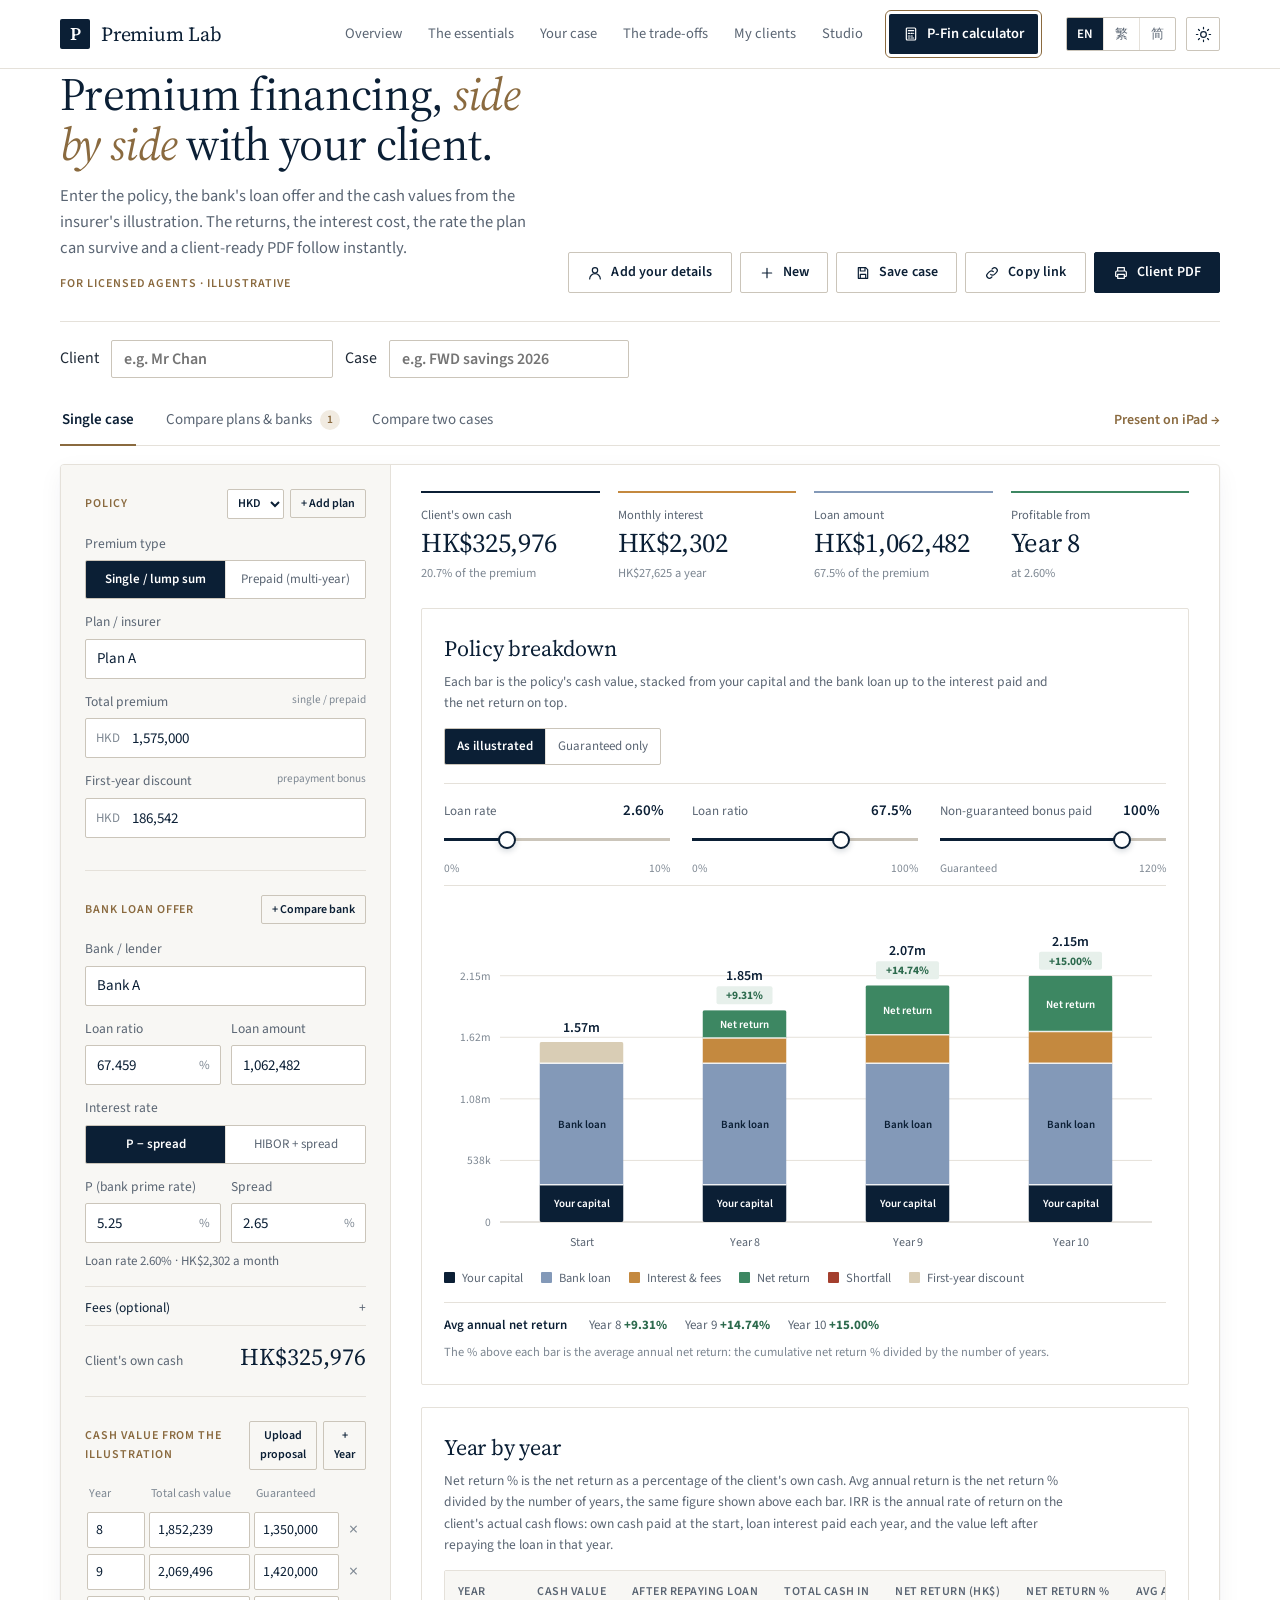
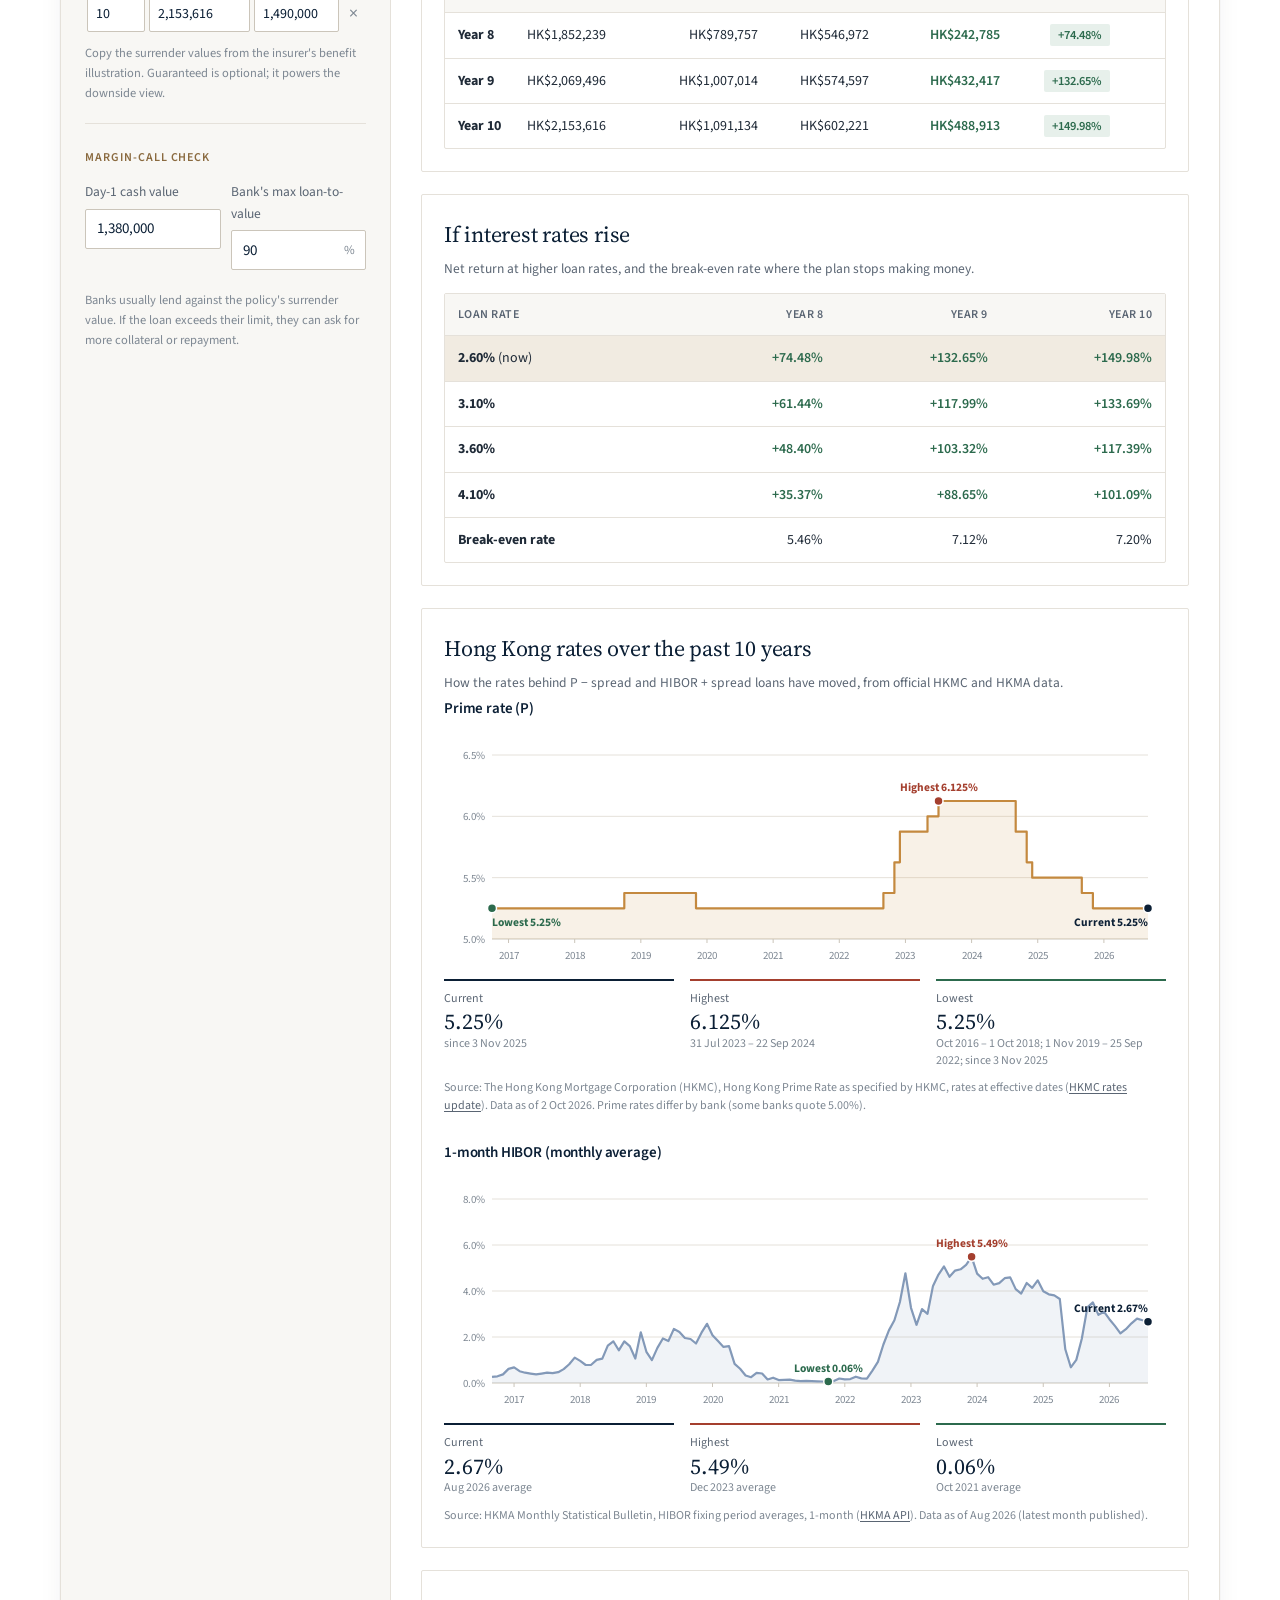
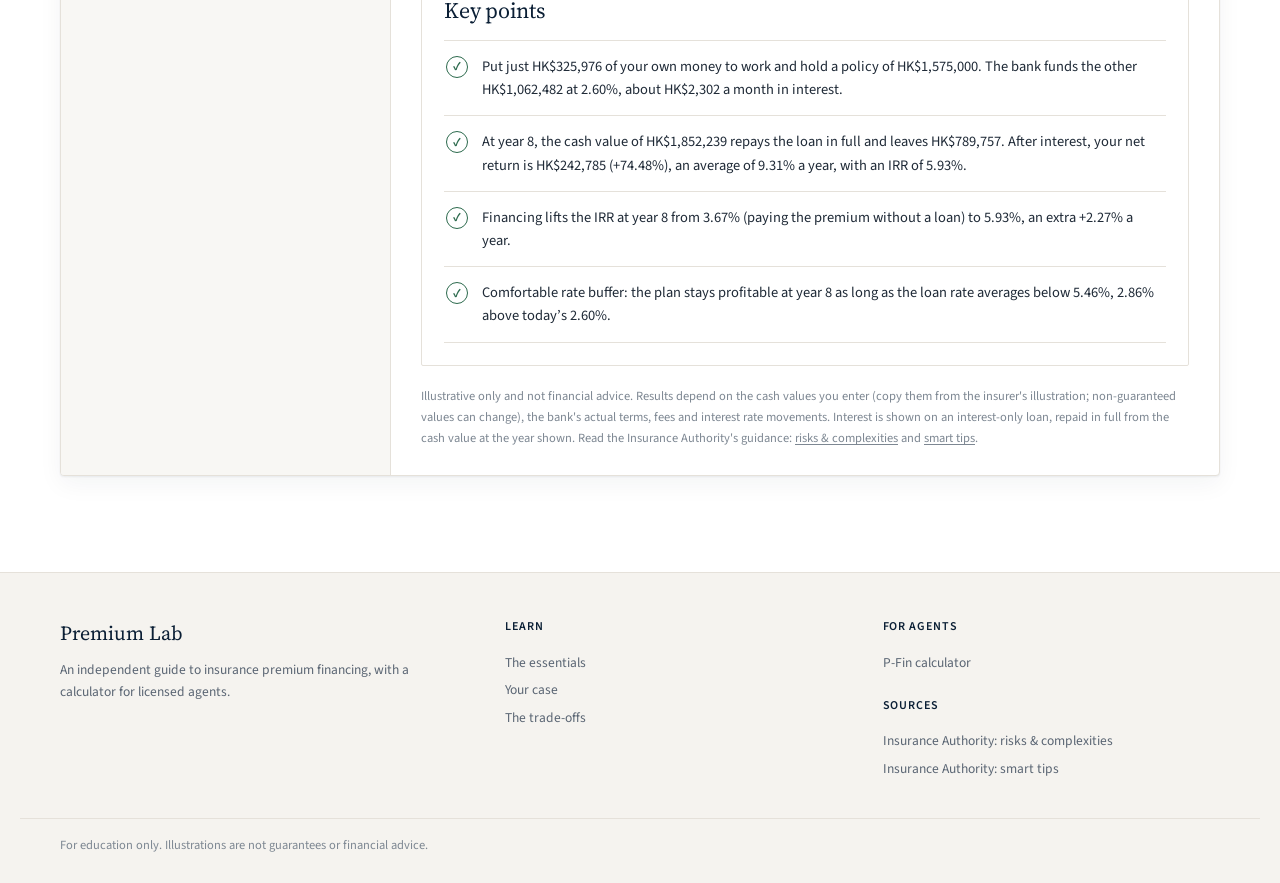
==== commit 891552b5: "Deploy 2026-10-03 13:59 HKT" ====
--- a/calculator.html
+++ b/calculator.html
@@ -10,7 +10,7 @@
 <link rel="icon" href="data:image/svg+xml,%3Csvg xmlns='http://www.w3.org/2000/svg' viewBox='0 0 32 32'%3E%3Crect width='32' height='32' rx='3' fill='%230b1f35'/%3E%3Ctext x='16' y='23' text-anchor='middle' font-family='Georgia,serif' font-size='20' fill='%23c9a46c'%3EP%3C/text%3E%3C/svg%3E">
 <link rel="preconnect" href="https://fonts.googleapis.com"><link rel="preconnect" href="https://fonts.gstatic.com" crossorigin>
 <link href="https://fonts.googleapis.com/css2?family=Source+Sans+3:wght@400;500;600;700&family=Source+Serif+4:ital,opsz,wght@0,8..60,400;0,8..60,500;0,8..60,600;1,8..60,400&display=swap" rel="stylesheet">
-<link rel="stylesheet" href="site.css?v=9">
+<link rel="stylesheet" href="site.css?v=11">
 <style>
 main{padding-top:clamp(32px,4vw,56px);padding-bottom:24px}
 .top{display:grid;grid-template-columns:minmax(0,1fr) auto;gap:28px;align-items:end}
@@ -268,6 +268,44 @@
   .pill-r{padding:0 4px}
   .card{break-inside:avoid;padding:12px;margin-top:12px}
 }
+
+/* v11: prepaid plans + compare two cases */
+.pp-box[hidden],.sp-only[hidden]{display:none}
+.pp-box .derived{margin:0 0 12px}
+.cv-table.pp td:first-child{width:46px}
+.cv-table.pp .inp{padding:0 6px;font-size:13px}
+.cv-table .tot{background:var(--sunk);font-weight:600}
+tr.pay td{color:var(--faint)}td.pay-c{text-align:center;color:var(--faint);letter-spacing:.04em}
+.pdf-status.warn{background:var(--warn-bg);color:var(--warn)}
+.pp-badge{display:inline-block;font-size:11.5px;font-weight:600;color:var(--accent);border:1px solid color-mix(in srgb,var(--accent) 55%,transparent);border-radius:2px;padding:0 6px;margin-left:6px;vertical-align:middle;white-space:nowrap}
+.pair{padding:26px 30px}
+.pair-top h2{font-size:26px}.pair-top p{color:var(--muted);font-size:14px;margin-top:6px;max-width:48em}
+.pair-pick{display:grid;grid-template-columns:minmax(0,1fr) auto minmax(0,1fr);gap:12px;align-items:center;margin-top:18px}
+.pair-pick label{display:flex;align-items:center;gap:10px;min-width:0}
+.pp-tag{flex:none;width:28px;height:28px;border-radius:50%;display:grid;place-items:center;font-weight:700;font-size:13px;color:var(--surface);background:var(--kc)}
+.pp-vs{font-family:var(--serif);color:var(--faint);font-size:18px}
+.pair-sum th:not(:first-child),.pair-sum td:not(:first-child){width:38%}
+.pair-sum thead th{text-transform:none;letter-spacing:0;font-size:13px;color:var(--ink);white-space:normal}
+.pair-sum thead th .pp-tag{display:inline-grid;width:20px;height:20px;font-size:11px;margin-right:6px;vertical-align:middle}
+.pair-sum td.best,.pair-yt td.best{background:color-mix(in srgb,var(--pos) 10%,transparent);box-shadow:inset 0 -2px 0 var(--pos);font-weight:700}
+.pair-yt th{text-transform:none;letter-spacing:0}
+.pair-yt thead tr:first-child th{text-align:center;border-left:1px solid var(--line)}
+.pair-yt thead tr:first-child th:first-child{border-left:0;text-align:left}
+.pair-yt td.ca,.pair-yt th.ca{border-left:1px solid var(--line)}
+.pair-yt .kA,.pair-yt .kB{display:inline-block;width:8px;height:8px;border-radius:50%;background:var(--kc);margin-right:4px}
+.pair-yt td:first-child,.pair-yt th:first-child{position:sticky;left:0;background:var(--surface);z-index:1}
+.pair-yt thead th:first-child{background:var(--sunk)}
+.pair-charts{display:grid;grid-template-columns:1fr 1fr;gap:22px}
+.pair-charts figure{margin:0}
+.pair-charts h3{font-family:var(--sans);font-size:15px;font-weight:600;color:var(--ink);margin:4px 0 8px}
+.pair-charts svg{display:block;width:100%;height:auto}
+.pair-charts svg text{font-family:var(--sans)}
+.pair-leg{display:flex;gap:18px;flex-wrap:wrap;font-size:12.5px;color:var(--muted);margin-top:12px}
+.pair-leg span{display:flex;align-items:center;gap:7px}.pair-leg i{width:11px;height:11px;border-radius:1px;background:var(--kc)}
+.pair-msg{margin-top:18px}
+@media (max-width:760px){.pair-charts{grid-template-columns:1fr}}
+@media (max-width:600px){.pair{padding:20px 14px}.pair-pick{grid-template-columns:1fr}.pp-vs{display:none}.pair-sum th,.pair-sum td{white-space:normal}}
+@media print{body.print-pair #singleView,body.print-pair #cmpView{display:none!important}body.print-pair #pairView{display:block!important;border:0;box-shadow:none;padding:0}body:not(.print-pair) #pairView{display:none!important}.pair-top{display:none!important}.pair-charts{grid-template-columns:1fr 1fr}.pair-yt td:first-child,.pair-yt th:first-child{position:static}}
 </style>
 </head>
 <body>
@@ -323,6 +361,7 @@
     <div class="vtabs no-print" role="tablist" aria-label="View">
       <button type="button" role="tab" id="tabSingle" aria-selected="true" aria-controls="singleView" data-view="single" data-t="tab_single">Single case</button>
       <button type="button" role="tab" id="tabCmp" aria-selected="false" aria-controls="cmpView" data-view="cmp"><span data-t="tab_cmp">Compare plans &amp; banks</span><b class="badge" id="pickCount"></b></button>
+      <button type="button" role="tab" id="tabPair" aria-selected="false" aria-controls="pairView" data-view="pair" data-t="tab_pair">Compare two cases</button>
       <a class="vt-link" href="studio.html" data-t="to_studio">Present on iPad →</a>
     </div>
 
@@ -333,11 +372,20 @@
           <div class="grp">
             <div class="grp-title"><span data-t="g_policy">Policy</span><span class="gt-r"><select class="inp" id="currency" style="width:auto;height:30px;padding:0 6px;font-size:12px" aria-label="Currency"><option>HKD</option><option>USD</option><option>CNY</option><option>SGD</option></select><button class="mini" type="button" id="addPlan" data-t="add_plan">+ Add plan</button></span></div>
             <div class="offer-tabs" id="planTabs" role="group" aria-label="Plans"></div>
+            <div class="field"><div class="lbl" data-t="plan_type">Premium type</div>
+              <div class="seg" role="group" aria-label="Premium type" id="ptSeg"><button type="button" data-pt="single" aria-pressed="true" data-t="pt_single">Single / lump sum</button><button type="button" data-pt="prepaid" aria-pressed="false" data-t="pt_prepaid">Prepaid (multi-year)</button></div></div>
             <div class="field"><label for="planName" data-t="plan_name">Plan / insurer</label><input class="inp" id="planName" maxlength="40"></div>
-            <div class="field"><label for="premium"><span data-t="premium">Total premium</span><small data-t="premium_h">single / prepaid</small></label>
+            <div class="pp-box" id="ppBox" hidden><div class="row2">
+              <div class="field"><label for="annual" data-t="annual">Annual premium</label><div class="money"><span class="cur">HKD</span><input class="inp num" id="annual" inputmode="decimal"></div></div>
+              <div class="field"><label for="payYears" data-t="pay_years">Payment years</label><input class="inp num" id="payYears" inputmode="numeric"></div></div></div>
+            <div class="field"><label for="premium"><span data-t="premium" data-pp="premium_pp">Total premium</span><small data-t="premium_h" data-pp="premium_pp_h">single / prepaid</small></label>
               <div class="money"><span class="cur">HKD</span><input class="inp num" id="premium" inputmode="decimal"></div></div>
-            <div class="field"><label for="discount"><span data-t="discount">First-year discount</span><small data-t="discount_h">prepayment bonus</small></label>
+            <div class="field"><label for="discount"><span data-t="discount" data-pp="discount_pp">First-year discount</span><small data-t="discount_h" data-pp="discount_pp_h">prepayment bonus</small></label>
               <div class="money"><span class="cur">HKD</span><input class="inp num" id="discount" inputmode="decimal"></div></div>
+            <div class="pp-box" id="ppBox2" hidden>
+              <div class="derived"><span data-t="prem_net">Total premium after discount</span><strong id="netShow">–</strong></div>
+              <div class="field"><label for="day1p"><span data-t="day1_pp">Day-1 policy value</span><small data-t="day1_pp_h">the bank lends against this</small></label>
+                <div class="money"><span class="cur">HKD</span><input class="inp num" id="day1p" inputmode="decimal"></div></div></div>
             <button class="mini danger" type="button" id="delPlan" data-t="del_plan" hidden>Remove this plan</button>
           </div>
 
@@ -346,7 +394,7 @@
             <div class="offer-tabs" id="offerTabs" role="group" aria-label="Loan offers"></div>
             <div class="field"><label for="bank" data-t="bank">Bank / lender</label><input class="inp" id="bank" maxlength="40"></div>
             <div class="row2">
-              <div class="field"><label for="ratio" data-t="ratio">Loan ratio</label><div class="pct"><input class="inp num" id="ratio" inputmode="decimal"><span>%</span></div></div>
+              <div class="field"><label for="ratio" data-t="ratio" data-pp="ratio_pp">Loan ratio</label><div class="pct"><input class="inp num" id="ratio" inputmode="decimal"><span>%</span></div></div>
               <div class="field"><label for="loan" data-t="loan">Loan amount</label><input class="inp num" id="loan" inputmode="decimal"></div>
             </div>
             <div class="field"><div class="lbl" data-t="rate_type">Interest rate</div>
@@ -382,14 +430,14 @@
             <div class="grp-title"><span data-t="g_cv">Cash value from the illustration</span><span class="gt-r"><button class="mini" type="button" id="pdfBtn" data-t="upload_pdf">Upload proposal</button><button class="mini" type="button" id="addCv" data-t="add_year">+ Year</button></span></div>
             <input type="file" id="pdfFile" accept="application/pdf,.pdf" hidden>
             <p class="pdf-status" id="pdfStatus" role="status" hidden></p>
-            <table class="cv-table"><thead><tr><th data-t="year">Year</th><th data-t="cv_total">Total cash value</th><th data-t="cv_guar">Guaranteed</th><th><span class="vh">Remove</span></th></tr></thead><tbody id="cvBody"></tbody></table>
-            <p class="note" data-t="cv_note">Copy the surrender values from the insurer's benefit illustration. Guaranteed is optional; it powers the downside view.</p>
+            <table class="cv-table" id="cvTable"><thead id="cvHead"></thead><tbody id="cvBody"></tbody></table>
+            <p class="note" data-t="cv_note" data-pp="cv_note_pp">Copy the surrender values from the insurer's benefit illustration. Guaranteed is optional; it powers the downside view.</p>
           </div>
 
           <div class="grp" style="margin-bottom:0">
             <div class="grp-title"><span data-t="g_risk">Margin-call check</span></div>
             <div class="row2">
-              <div class="field"><label for="day1" data-t="day1">Day-1 cash value</label><input class="inp num" id="day1" inputmode="decimal"></div>
+              <div class="field sp-only" id="day1Wrap"><label for="day1" data-t="day1">Day-1 cash value</label><input class="inp num" id="day1" inputmode="decimal"></div>
               <div class="field"><label for="maxLtv" data-t="max_ltv">Bank's max loan-to-value</label><div class="pct"><input class="inp num" id="maxLtv" inputmode="decimal"><span>%</span></div></div>
             </div>
             <p class="note" data-t="ltv_note">Banks usually lend against the policy's surrender value. If the loan exceeds their limit, they can ask for more collateral or repayment.</p>
@@ -411,7 +459,7 @@
               <div class="toggle" role="group" aria-label="Cash value basis"><button type="button" data-basis="total" aria-pressed="true" data-t="b_total">As illustrated</button><button type="button" data-basis="guar" aria-pressed="false" data-t="b_guar">Guaranteed only</button></div></div>
             <div class="sliders no-print">
               <div class="sl"><div class="sl-top"><label for="slRate" data-t="sl_rate">Loan rate</label><output id="slRateOut" for="slRate"></output></div><input type="range" id="slRate" min="0" max="10" step="0.05"><div class="sl-ends"><span>0%</span><span>10%</span></div></div>
-              <div class="sl"><div class="sl-top"><label for="slRatio" data-t="sl_ratio">Loan ratio</label><output id="slRatioOut" for="slRatio"></output></div><input type="range" id="slRatio" min="0" max="90" step="0.5"><div class="sl-ends"><span>0%</span><span>90%</span></div></div>
+              <div class="sl"><div class="sl-top"><label for="slRatio" data-t="sl_ratio">Loan ratio</label><output id="slRatioOut" for="slRatio"></output></div><input type="range" id="slRatio" min="0" max="100" step="0.5"><div class="sl-ends"><span>0%</span><span>100%</span></div></div>
               <div class="sl"><div class="sl-top"><label for="slBonus" data-t="sl_bonus">Non-guaranteed bonus paid</label><output id="slBonusOut" for="slBonus"></output></div><input type="range" id="slBonus" min="0" max="120" step="5"><div class="sl-ends"><span data-t="sl_guar_end">Guaranteed</span><span>120%</span></div></div>
             </div>
             <div class="chart" id="chart"><div class="tip" id="tip" role="status" hidden></div></div>
@@ -472,6 +520,17 @@
       <div class="card"><div class="card-head"><div><h2 data-t="c_all">Every combination</h2><p data-t="c_all_p">Own cash, monthly interest and returns for each pick. The best figure in each column is marked.</p></div></div>
         <div class="tw"><table id="cmpTbl"></table></div></div>
     </section>
+
+    <section class="lab pair" id="pairView" role="tabpanel" aria-labelledby="tabPair" hidden>
+      <div class="print-head" id="printHead3"></div>
+      <div class="pair-top"><h2 data-t="pair_h">Compare two cases</h2><p data-t="pair_p">Pick any two cases, for example a prepaid plan and a single-premium plan, each with its own bank terms. The better figure in each row is highlighted.</p></div>
+      <div class="pair-pick no-print">
+        <label style="--kc:var(--k1)"><span class="pp-tag">A</span><select class="inp" id="pairA" aria-label="Case A"></select></label>
+        <span class="pp-vs">vs</span>
+        <label style="--kc:var(--k2)"><span class="pp-tag">B</span><select class="inp" id="pairB" aria-label="Case B"></select></label>
+      </div>
+      <div id="pairOut"></div>
+    </section>
 </main>
 <footer class="gf">
   <div class="gf-in">
@@ -495,7 +554,7 @@
 <div class="toast" id="toast" role="status"></div>
 
 <script src="site.js?v=5"></script>
-<script src="engine.js?v=9"></script>
+<script src="engine.js?v=11"></script>
 <script>
 'use strict';
 const $ = id => document.getElementById(id);
@@ -504,6 +563,9 @@
 const T = {
   en: {
     to_studio:"Present on iPad →",
+    plan_type:"Premium type", pt_single:"Single / lump sum", pt_prepaid:"Prepaid (multi-year)", annual:"Annual premium", pay_years:"Payment years", premium_pp:"Prepaid total premium", premium_pp_h:"before discount", discount_pp:"Premium discount", discount_pp_h:"prepayment / first-year", prem_net:"Total premium after discount", day1_pp:"Day-1 policy value", day1_pp_h:"the bank lends against this", ratio_pp:"LTV (of Day-1 value)", cv_guar_pp:"Guaranteed cash value", cv_tb:"Terminal bonus", cv_total_pp:"Total surrender value", cv_note_pp:"Enter the guaranteed cash value and terminal bonus for each policy year; the total is added up for you (or type the total directly). Years within the payment period show “Payment period” instead of returns.", in_pay:"Payment period", of_day1:"{p} of Day-1 value", h_sv:"Total surrender value", pp_badge:"Prepaid · {n}-year payment", sp_badge:"Single premium",
+    pdf_pp:"Prepaid plan detected: switched to Prepaid mode.", pdf_meta:"Also filled: {f}.", pdf_day1:"This proposal does not show the Day-1 policy value (即時保單價值), which the bank uses as the loan base. Please enter it under Policy.", pdf_tot:"Years {ys}: the proposal lists only the total surrender value, so guaranteed and terminal bonus are left blank.", pdf_sheet:"Premium financing calculator sheet detected.", f_ltv:"loan ratio", f_rate:"loan rate", f_name:"plan name",
+    tab_pair:"Compare two cases", pair_h:"Compare two cases", pair_p:"Pick any two cases, for example a prepaid plan and a single-premium plan, each with its own bank terms. The better figure in each row is highlighted.", pair_cur:"Current case", pair_none:"Save at least one other case (Save case) or add a second plan, then pick it here.", pair_same:"Pick two different cases.", pair_type:"Premium type", pair_prem:"Total premium (after discount)", pair_rate:"Loan rate", pair_years:"Year by year", pair_years_p:"Total surrender value, net return, net return % (of own cash), average annual return and IRR for each case. Payment-period years have no return figures.", pair_roc:"Net return % by year", pair_irr:"IRR by year", pair_note:"Each case uses its own loan terms and bonus assumption as saved. Illustrations are not guarantees; non-guaranteed values can change.", pair_cur_diff:"The two cases use different currencies; amounts are shown in each case's own currency and not converted.", pair_better:"Highlighted = the better of the two", pair_metric:"Measure", pair_case:"Case {k}",
     c_hist:"Hong Kong rates over the past 10 years", c_hist_p:"How the rates behind P − spread and HIBOR + spread loans have moved, from official HKMC and HKMA data.", rh_prime:"Prime rate (P)", rh_hibor:"1-month HIBOR (monthly average)", rh_cur:"Current", rh_hi:"Highest", rh_lo:"Lowest", rh_since:"since {d}", rh_range:"{a} – {b}", rh_avg:"{m} average", rh_and:"; ", rh_psrc:"Source: The Hong Kong Mortgage Corporation (HKMC), Hong Kong Prime Rate as specified by HKMC, rates at effective dates (<a href=\"https://www.hkmc.com.hk/eng/information_centre/rates_update.html\" target=\"_blank\" rel=\"noopener noreferrer\">HKMC rates update</a>). Data as of 2 Oct 2026. Prime rates differ by bank (some banks quote 5.00%).", rh_hsrc:"Source: HKMA Monthly Statistical Bulletin, HIBOR fixing period averages, 1-month (<a href=\"https://apidocs.hkma.gov.hk/documentation/market-data-and-statistics/monthly-statistical-bulletin/er-ir/hk-interbank-ir-periodaverage/\" target=\"_blank\" rel=\"noopener noreferrer\">HKMA API</a>). Data as of Aug 2026 (latest month published).",
     h_irr:"IRR", m_irr:"IRR", c_table_p:"Net return % is the net return as a percentage of the client's own cash. Avg annual return is the net return % divided by the number of years, the same figure shown above each bar. IRR is the annual rate of return on the client's actual cash flows: own cash paid at the start, loan interest paid each year, and the value left after repaying the loan in that year.", t_lev:"Put just {cash} of your own money to work and hold a policy of {premium}. The bank funds the other {loan} at {rate}, about {month} a month in interest.", t_best:"At year {y}, the cash value of {cv} repays the loan in full and leaves {net}. After interest, your net return is {gain} ({roc}), an average of {ann} a year, with an IRR of {irr}.", t_self:"Financing lifts the IRR at year {y} from {self} (paying the premium without a loan) to {irr}, an extra {delta} a year.", t_be:"Comfortable rate buffer: the plan stays profitable at year {y} as long as the loan rate averages below {be}, {cushion} above today’s {rate}.",
     h_ann:"Avg annual return", fixed:"P − spread", prime:"P (bank prime rate)", pspread:"Spread", rate_eff:"Loan rate {r} · {m} a month", upload_pdf:"Upload proposal", pdf_reading:"Reading the proposal…", pdf_found:"Filled {n} of {m} years from the proposal: year {ys}.", pdf_missing:"Not listed in the proposal: year {ys}. Please enter these manually.", pdf_avail:"The proposal lists years {ys}.", pdf_none:"Couldn't find a surrender value table in this file. Please enter the values manually.", pdf_scan:"This PDF is a scanned image with no text, so it can't be read automatically. Please enter the values manually.", pdf_err:"Couldn't read this PDF (it may be scanned or password-protected). Please enter the values manually.", avg_ann:"Avg annual net return", cum_ret:"Cumulative net return", avg_note:"The % above each bar is the average annual net return: the cumulative net return % divided by the number of years.",
@@ -547,6 +609,9 @@
   },
   'zh-Hant': {
     to_studio:"iPad 互動比較 →",
+    plan_type:"供款方式", pt_single:"躉繳 / 一次過", pt_prepaid:"預繳（多年供款）", annual:"年繳保費", pay_years:"供款年期", premium_pp:"預繳總保費", premium_pp_h:"未計折扣", discount_pp:"保費折扣", discount_pp_h:"預繳 / 首年優惠", prem_net:"總保費（已計折扣）", day1_pp:"即時保單價值", day1_pp_h:"銀行按此計算貸款", ratio_pp:"貸款比例（即時價值）", cv_guar_pp:"保證現金價值", cv_tb:"終期紅利", cv_total_pp:"總退保價值", cv_note_pp:"按保單年度輸入保證現金價值及終期紅利，總退保價值自動相加（亦可直接輸入總額）。繳費期內的年度只顯示「繳費期內」，不計回報。", in_pay:"繳費期內", of_day1:"佔即時保單價值 {p}", h_sv:"總退保價值", pp_badge:"預繳 · {n} 年供款", sp_badge:"躉繳",
+    pdf_pp:"偵測到預繳計劃，已切換至「預繳」模式。", pdf_meta:"另已填入：{f}。", pdf_day1:"計劃書未列出即時保單價值（銀行以此計算貸款額），請在「保單」欄手動輸入。", pdf_tot:"第 {ys} 年：計劃書只列出總退保價值，保證現金價值及終期紅利留空。", pdf_sheet:"已讀取保費融資試算表。", f_ltv:"貸款比例", f_rate:"貸款利率", f_name:"計劃名稱",
+    tab_pair:"比較兩個個案", pair_h:"比較兩個個案", pair_p:"任選兩個個案（例如預繳計劃對躉繳計劃），各自按其銀行條件計算，每行較佳的數字會標示。", pair_cur:"目前個案", pair_none:"請先儲存另一個個案（儲存個案）或新增第二個計劃，再在此選擇。", pair_same:"請選擇兩個不同的個案。", pair_type:"供款方式", pair_prem:"總保費（已計折扣）", pair_rate:"貸款利率", pair_years:"逐年比較", pair_years_p:"兩個個案的總退保價值、淨回報金額、淨回報 %（佔客戶本金）、平均年回報及 IRR。繳費期內的年度不計回報。", pair_roc:"每年淨回報 %", pair_irr:"每年 IRR", pair_note:"各個案按其儲存的貸款條件及紅利假設計算。建議書數字並非保證，非保證價值可能變動。", pair_cur_diff:"兩個個案貨幣不同，金額按各自貨幣顯示，並未換算。", pair_better:"已標示 = 兩者中較佳", pair_metric:"指標", pair_case:"個案 {k}",
     c_hist:"過去 10 年香港利率走勢", c_hist_p:"「P - 息差」及「HIBOR + 息差」貸款所參考利率的歷史走勢，數據來自香港按揭證券有限公司及香港金融管理局。", rh_prime:"最優惠利率 P", rh_hibor:"一個月 HIBOR（每月平均）", rh_cur:"現時", rh_hi:"最高", rh_lo:"最低", rh_since:"自{d}起", rh_range:"{a}至{b}", rh_avg:"{m}平均", rh_and:"；", rh_psrc:"資料來源：香港按揭證券有限公司（HKMC）所訂香港最優惠利率，按生效日期（<a href=\"https://www.hkmc.com.hk/eng/information_centre/rates_update.html\" target=\"_blank\" rel=\"noopener noreferrer\">HKMC 利率資料</a>）。數據截至 2026 年 10 月 2 日。各銀行最優惠利率或有不同（部分銀行為 5.00%）。", rh_hsrc:"資料來源：香港金融管理局《金融數據月報》HIBOR 定價每月平均（一個月，<a href=\"https://apidocs.hkma.gov.hk/documentation/market-data-and-statistics/monthly-statistical-bulletin/er-ir/hk-interbank-ir-periodaverage/\" target=\"_blank\" rel=\"noopener noreferrer\">金管局 API</a>）。數據截至 2026 年 8 月（最新公布月份）。",
     h_irr:"IRR", m_irr:"IRR", c_table_p:"「淨回報 %」= 淨回報金額 ÷ 客戶本金；「平均年回報」= 淨回報 % ÷ 年數，與柱狀圖上的百分比相同；「IRR」按客戶實際現金流計算的年化回報率：期初投入本金、每年支付的貸款利息，以及該年償還貸款後剩餘的價值。", t_lev:"只需投入 {cash} 本金，即可持有保費 {premium} 的保單；其餘 {loan} 由銀行以 {rate} 融資，每月利息約 {month}。", t_best:"第 {y} 年，現金價值 {cv} 全數償還貸款後仍剩 {net}。扣除利息後淨回報為 {gain}（{roc}），平均每年 {ann}，IRR 達 {irr}。", t_self:"融資令第 {y} 年的 IRR 由 {self}（不借貸自行繳付保費）提升至 {irr}，每年多 {delta}。", t_be:"利率緩衝充裕：只要平均貸款利率低於 {be}，第 {y} 年仍可獲利，比現時 {rate} 高出 {cushion}。",
     h_ann:"平均年回報", fixed:"P - 息差", prime:"P（銀行最優惠利率）", pspread:"息差", rate_eff:"貸款利率 {r} · 每月 {m}", upload_pdf:"上載計劃書", pdf_reading:"正在讀取計劃書…", pdf_found:"已從計劃書填入 {m} 年中的 {n} 年：第 {ys} 年。", pdf_missing:"計劃書未列出第 {ys} 年，請手動輸入。", pdf_avail:"計劃書列出的年度：{ys}。", pdf_none:"未能在此檔案找到退保價值表，請手動輸入。", pdf_scan:"此 PDF 為掃描圖片，沒有文字可供讀取，請手動輸入。", pdf_err:"未能讀取此 PDF（可能是掃描檔或設有密碼），請手動輸入。", avg_ann:"平均每年淨回報", cum_ret:"累計淨回報", avg_note:"柱頂的百分比為平均每年淨回報，即累計淨回報 % ÷ 年數。",
@@ -590,6 +655,9 @@
   },
   'zh-Hans': {
     to_studio:"iPad 互动比较 →",
+    plan_type:"供款方式", pt_single:"趸缴 / 一次过", pt_prepaid:"预缴（多年供款）", annual:"年缴保费", pay_years:"供款年期", premium_pp:"预缴总保费", premium_pp_h:"未计折扣", discount_pp:"保费折扣", discount_pp_h:"预缴 / 首年优惠", prem_net:"总保费（已计折扣）", day1_pp:"即时保单价值", day1_pp_h:"银行按此计算贷款", ratio_pp:"贷款比例（即时价值）", cv_guar_pp:"保证现金价值", cv_tb:"终期红利", cv_total_pp:"总退保价值", cv_note_pp:"按保单年度输入保证现金价值及终期红利，总退保价值自动相加（亦可直接输入总额）。缴费期内的年度只显示「缴费期内」，不计回报。", in_pay:"缴费期内", of_day1:"占即时保单价值 {p}", h_sv:"总退保价值", pp_badge:"预缴 · {n} 年供款", sp_badge:"趸缴",
+    pdf_pp:"侦测到预缴计划，已切换至「预缴」模式。", pdf_meta:"另已填入：{f}。", pdf_day1:"计划书未列出即时保单价值（银行以此计算贷款额），请在「保单」栏手动输入。", pdf_tot:"第 {ys} 年：计划书只列出总退保价值，保证现金价值及终期红利留空。", pdf_sheet:"已读取保费融资试算表。", f_ltv:"贷款比例", f_rate:"贷款利率", f_name:"计划名称",
+    tab_pair:"比较两个个案", pair_h:"比较两个个案", pair_p:"任选两个个案（例如预缴计划对趸缴计划），各自按其银行条件计算，每行较佳的数字会标示。", pair_cur:"当前个案", pair_none:"请先保存另一个个案（保存个案）或新增第二个计划，再在此选择。", pair_same:"请选择两个不同的个案。", pair_type:"供款方式", pair_prem:"总保费（已计折扣）", pair_rate:"贷款利率", pair_years:"逐年比较", pair_years_p:"两个个案的总退保价值、净回报金额、净回报 %（占客户本金）、平均年回报及 IRR。缴费期内的年度不计回报。", pair_roc:"每年净回报 %", pair_irr:"每年 IRR", pair_note:"各个案按其保存的贷款条件及红利假设计算。计划书数字并非保证，非保证价值可能变动。", pair_cur_diff:"两个个案货币不同，金额按各自货币显示，并未换算。", pair_better:"已标示 = 两者中较佳", pair_metric:"指标", pair_case:"个案 {k}",
     c_hist:"过去 10 年香港利率走势", c_hist_p:"「P - 息差」及「HIBOR + 息差」贷款所参考利率的历史走势，数据来自香港按揭证券有限公司及香港金融管理局。", rh_prime:"最优惠利率 P", rh_hibor:"一个月 HIBOR（每月平均）", rh_cur:"现时", rh_hi:"最高", rh_lo:"最低", rh_since:"自{d}起", rh_range:"{a}至{b}", rh_avg:"{m}平均", rh_and:"；", rh_psrc:"资料来源：香港按揭证券有限公司（HKMC）所订香港最优惠利率，按生效日期（<a href=\"https://www.hkmc.com.hk/eng/information_centre/rates_update.html\" target=\"_blank\" rel=\"noopener noreferrer\">HKMC 利率资料</a>）。数据截至 2026 年 10 月 2 日。各银行最优惠利率或有不同（部分银行为 5.00%）。", rh_hsrc:"资料来源：香港金融管理局《金融数据月报》HIBOR 定价每月平均（一个月，<a href=\"https://apidocs.hkma.gov.hk/documentation/market-data-and-statistics/monthly-statistical-bulletin/er-ir/hk-interbank-ir-periodaverage/\" target=\"_blank\" rel=\"noopener noreferrer\">金管局 API</a>）。数据截至 2026 年 8 月（最新公布月份）。",
     h_irr:"IRR", m_irr:"IRR", c_table_p:"「净回报 %」= 净回报金额 ÷ 客户本金；「平均年回报」= 净回报 % ÷ 年数，与柱状图上的百分比相同；「IRR」按客户实际现金流计算的年化回报率：期初投入本金、每年支付的贷款利息，以及该年偿还贷款后剩余的价值。", t_lev:"只需投入 {cash} 本金，即可持有保费 {premium} 的保单；其余 {loan} 由银行以 {rate} 融资，每月利息约 {month}。", t_best:"第 {y} 年，现金价值 {cv} 全数偿还贷款后仍剩 {net}。扣除利息后净回报为 {gain}（{roc}），平均每年 {ann}，IRR 达 {irr}。", t_self:"融资令第 {y} 年的 IRR 由 {self}（不借贷自行缴付保费）提升至 {irr}，每年多 {delta}。", t_be:"利率缓冲充裕：只要平均贷款利率低于 {be}，第 {y} 年仍可获利，比现时 {rate} 高出 {cushion}。",
     h_ann:"平均年回报", fixed:"P - 息差", prime:"P（银行最优惠利率）", pspread:"息差", rate_eff:"贷款利率 {r} · 每月 {m}", upload_pdf:"上载计划书", pdf_reading:"正在读取计划书…", pdf_found:"已从计划书填入 {m} 年中的 {n} 年：第 {ys} 年。", pdf_missing:"计划书未列出第 {ys} 年，请手动输入。", pdf_avail:"计划书列出的年度：{ys}。", pdf_none:"未能在此文件找到退保价值表，请手动输入。", pdf_scan:"此 PDF 为扫描图片，没有文字可供读取，请手动输入。", pdf_err:"未能读取此 PDF（可能是扫描件或设有密码），请手动输入。", avg_ann:"平均每年净回报", cum_ret:"累计净回报", avg_note:"柱顶的百分比为平均每年净回报，即累计净回报 % ÷ 年数。",
@@ -656,7 +724,7 @@
 const bankName = (b, i = S.banks.indexOf(b)) => b.bank || 'Bank ' + String.fromCharCode(65 + i);
 
 /* ---------------------------------------------------------------- form */
-const numIds = ['premium', 'discount', 'ratio', 'loan', 'prime', 'pspread', 'hibor', 'spread', 'upfront', 'annualFee', 'feePct', 'rebate', 'penPct', 'penYears', 'day1', 'maxLtv'];
+const numIds = ['annual', 'payYears', 'day1p', 'premium', 'discount', 'ratio', 'loan', 'prime', 'pspread', 'hibor', 'spread', 'upfront', 'annualFee', 'feePct', 'rebate', 'penPct', 'penYears', 'day1', 'maxLtv'];
 const pctIds = new Set(['ratio', 'prime', 'pspread', 'hibor', 'spread', 'maxLtv', 'feePct', 'penPct', 'penYears']);
 function showNum(id, v) { const el = $(id); if (document.activeElement === el) return; el.value = !Number.isFinite(v) ? '' : pctIds.has(id) ? String(+v.toFixed(3)) : fmtInt(v); }
 function fillForm() {
@@ -670,7 +738,12 @@
   showNum('loan', loanOf(o)); showNum('ratio', o.ratio);
   showNum('prime', o.prime); showNum('pspread', o.pspread); showNum('hibor', o.hibor); showNum('spread', o.spread);
   showNum('upfront', o.upfront); showNum('annualFee', o.annualFee); showNum('feePct', o.feePct); showNum('rebate', o.rebate); showNum('penPct', o.penPct); showNum('penYears', o.penYears);
-  showNum('day1', p.day1); showNum('maxLtv', o.maxLtv);
+  showNum('day1', p.day1); showNum('day1p', p.day1); showNum('maxLtv', o.maxLtv);
+  showNum('annual', p.annual); showNum('payYears', p.payYears);
+  const pp = p.type === 'prepaid';
+  document.querySelectorAll('[data-pt]').forEach(b => b.setAttribute('aria-pressed', String(b.dataset.pt === (pp ? 'prepaid' : 'single'))));
+  $('ppBox').hidden = !pp; $('ppBox2').hidden = !pp; $('day1Wrap').hidden = pp;
+  relabel();
   document.querySelectorAll('[data-rt]').forEach(b => b.setAttribute('aria-pressed', String(b.dataset.rt === o.rateType)));
   $('fixedRow').hidden = o.rateType !== 'fixed'; $('hiborRow').hidden = o.rateType !== 'hibor';
   $('delOffer').hidden = S.banks.length < 2; $('delPlan').hidden = S.plans.length < 2;
@@ -688,20 +761,51 @@
 }
 function renderOfferTabs() { renderTabs($('offerTabs'), S.banks, S.sel.bank, bankName, id => S.sel.bank = id); }
 function renderPlanTabs() { renderTabs($('planTabs'), S.plans, S.sel.plan, planName, id => S.sel.plan = id); }
+// prepaid plans relabel a few fields (data-pp holds the prepaid label key)
+function relabel() {
+  const pp = plan().type === 'prepaid';
+  document.querySelectorAll('[data-pp]').forEach(e => { const k = pp ? e.dataset.pp : e.dataset.t; if (e.textContent !== t(k)) e.textContent = t(k); });
+}
 function renderCvRows() {
   const tb = $('cvBody'); tb.innerHTML = '';
-  const cvs = plan().cvs;
+  const p = plan(), cvs = p.cvs, pp = p.type === 'prepaid';
+  $('cvTable').classList.toggle('pp', pp);
+  $('cvHead').innerHTML = pp ? `<tr><th>${t('year')}</th><th>${t('cv_guar_pp')}</th><th>${t('cv_tb')}</th><th>${t('cv_total_pp')}</th><th><span class="vh">Remove</span></th></tr>`
+    : `<tr><th>${t('year')}</th><th>${t('cv_total')}</th><th>${t('cv_guar')}</th><th><span class="vh">Remove</span></th></tr>`;
+  const f = v => Number.isFinite(v) ? fmtInt(v) : '';
   cvs.forEach((c, i) => {
     const tr = document.createElement('tr');
-    tr.innerHTML = `<td><input class="inp num" inputmode="numeric" aria-label="Year" value="${c.y}"></td>
-      <td><input class="inp num" inputmode="decimal" aria-label="Total cash value, year ${c.y}" value="${Number.isFinite(c.cv) ? fmtInt(c.cv) : ''}"></td>
-      <td><input class="inp num" inputmode="decimal" aria-label="Guaranteed cash value, year ${c.y}" value="${Number.isFinite(c.g) ? fmtInt(c.g) : ''}"></td>
+    if (!pp) {
+      tr.innerHTML = `<td><input class="inp num" inputmode="numeric" aria-label="Year" value="${c.y}"></td>
+      <td><input class="inp num" inputmode="decimal" aria-label="Total cash value, year ${c.y}" value="${f(c.cv)}"></td>
+      <td><input class="inp num" inputmode="decimal" aria-label="Guaranteed cash value, year ${c.y}" value="${f(c.g)}"></td>
       <td><button type="button" aria-label="Remove year ${c.y}">×</button></td>`;
-    const [y, cv, g] = tr.querySelectorAll('input');
-    y.oninput = () => { cvs[i].y = Math.round(parseNum(y.value)); update(); };
-    cv.oninput = () => { cvs[i].cv = parseNum(cv.value); update(); };
-    g.oninput = () => { cvs[i].g = parseNum(g.value); update(); };
-    [cv, g].forEach(el => el.onblur = () => { const v = parseNum(el.value); el.value = Number.isFinite(v) ? fmtInt(v) : ''; });
+      const [y, cv, g] = tr.querySelectorAll('input');
+      y.oninput = () => { cvs[i].y = Math.round(parseNum(y.value)); update(); };
+      cv.oninput = () => { cvs[i].cv = parseNum(cv.value); update(); };
+      g.oninput = () => { cvs[i].g = parseNum(g.value); update(); };
+      [cv, g].forEach(el => el.onblur = () => { const v = parseNum(el.value); el.value = Number.isFinite(v) ? fmtInt(v) : ''; });
+    } else {
+      // guaranteed cash value + terminal bonus = total surrender value (stored as g and cv)
+      tr.innerHTML = `<td><input class="inp num" inputmode="numeric" aria-label="Year" value="${c.y}"></td>
+      <td><input class="inp num" inputmode="decimal" aria-label="${E.esc(t('cv_guar_pp'))}, ${c.y}" value="${f(c.g)}"></td>
+      <td><input class="inp num" inputmode="decimal" aria-label="${E.esc(t('cv_tb'))}, ${c.y}" value="${Number.isFinite(c.g) ? f(c.cv - c.g) : ''}"></td>
+      <td><input class="inp num tot" inputmode="decimal" aria-label="${E.esc(t('cv_total_pp'))}, ${c.y}" value="${f(c.cv)}"></td>
+      <td><button type="button" aria-label="Remove year ${c.y}">×</button></td>`;
+      const [y, g, b, tot] = tr.querySelectorAll('input');
+      const paint = () => { const x = cvs[i];
+        if (document.activeElement !== tot) tot.value = f(x.cv);
+        if (document.activeElement !== b) b.value = Number.isFinite(x.g) && Number.isFinite(x.cv) ? f(x.cv - x.g) : '';
+        if (document.activeElement !== g) g.value = f(x.g); };
+      y.oninput = () => { cvs[i].y = Math.round(parseNum(y.value)); update(); };
+      g.oninput = () => { const x = cvs[i], v = parseNum(g.value), bonus = parseNum(b.value);
+        x.g = v; x.cv = Number.isFinite(v) ? v + (Number.isFinite(bonus) ? bonus : 0) : (Number.isFinite(bonus) ? NaN : x.cv); paint(); update(); };
+      b.oninput = () => { const x = cvs[i], v = parseNum(b.value);
+        if (!Number.isFinite(x.g)) x.g = 0;
+        x.cv = x.g + (Number.isFinite(v) ? v : 0); paint(); update(); };
+      tot.oninput = () => { cvs[i].cv = parseNum(tot.value); paint(); update(); };
+      [g, b, tot].forEach(el => el.onblur = () => { const v = parseNum(el.value); el.value = Number.isFinite(v) ? fmtInt(v) : ''; paint(); });
+    }
     tr.querySelector('button').onclick = () => { if (cvs.length > 1) { cvs.splice(i, 1); renderCvRows(); update(); } };
     tb.appendChild(tr);
   });
@@ -716,10 +820,13 @@
       const val = el.value === '' ? 0 : v;
       // a bank offer is a loan ratio, so the same offer fits every plan; the amount follows the premium
       if (id === 'premium') { p.premium = val; showNum('loan', loanOf(o)); }
+      else if (id === 'annual') p.annual = val;
+      else if (id === 'payYears') p.payYears = Math.max(0, Math.min(30, Math.round(val)));
+      else if (id === 'day1p') { p.day1 = val; showNum('day1', val); showNum('loan', loanOf(o)); }
       else if (id === 'discount') p.discount = val;
       else if (id === 'ratio') { o.ratio = val; showNum('loan', loanOf(o)); }
-      else if (id === 'loan') { o.ratio = p.premium > 0 ? val / p.premium * 100 : 0; showNum('ratio', o.ratio); }
-      else if (id === 'day1') p.day1 = val;
+      else if (id === 'loan') { const base = E.loanBase(p); o.ratio = base > 0 ? val / base * 100 : 0; showNum('ratio', o.ratio); }
+      else if (id === 'day1') { p.day1 = val; showNum('day1p', val); showNum('loan', loanOf(o)); }
       else o[id] = val;
       if (id === 'prime' || id === 'pspread') o.rate = +E.baseRate(o).toFixed(3);
       update();
@@ -732,6 +839,16 @@
   $('clientName').oninput = () => { S.client = $('clientName').value; persistDraft(); };
   $('currency').onchange = () => { S.currency = $('currency').value; document.querySelectorAll('.cur').forEach(e => e.textContent = S.currency); update(); };
   document.querySelectorAll('[data-rt]').forEach(b => b.onclick = () => { offer().rateType = b.dataset.rt; fillForm(); update(); });
+  // premium type: a prepaid plan needs payment years and the years inside the payment period
+  document.querySelectorAll('[data-pt]').forEach(b => b.onclick = () => {
+    const p = plan(), to = b.dataset.pt; if ((p.type || 'single') === to) return;
+    p.type = to;
+    if (to === 'prepaid') {
+      if (!(p.payYears > 0)) p.payYears = 5;
+      if (!p.cvs.some(c => Number.isFinite(c.cv))) p.cvs = E.blankCvs('prepaid');
+    }
+    fillForm(); update();
+  });
   // new plans and banks start as a copy of the current one and join the comparison with their partner
   $('addOffer').onclick = () => {
     const o = { ...offer(), id: E.uid(S.banks, 'b'), bank: 'Bank ' + String.fromCharCode(65 + S.banks.length) };
@@ -892,11 +1009,12 @@
 /* --------------------------------------------------------------- tables */
 const cls = v => v >= 0 ? 'pos' : 'neg';
 function renderTable(r) {
-  const head = `<thead><tr><th>${t('h_year')}</th><th>${t('h_cv')}</th><th>${t('h_net')}</th><th>${t('h_paid')}</th><th>${t('h_gain')}</th><th>${t('h_roc')}</th><th>${t('h_ann')}</th><th>${t('h_irr')}</th><th>${t('h_self')}</th></tr></thead>`;
+  const head = `<thead><tr><th>${t('h_year')}</th><th>${t(r.prepaid ? 'h_sv' : 'h_cv')}</th><th>${t('h_net')}</th><th>${t('h_paid')}</th><th>${t('h_gain')}</th><th>${t('h_roc')}</th><th>${t('h_ann')}</th><th>${t('h_irr')}</th><th>${t('h_self')}</th></tr></thead>`;
   const body = r.rows.map(x => `<tr><td><strong>${t('year_n', { n: x.y })}</strong></td><td>${money(x.val)}</td><td>${moneyS(x.net)}</td><td>${money(x.paid)}</td>
     <td class="${cls(x.gain)}">${moneyS(x.gain)}</td><td><span class="pill-r ${cls(x.roc)}">${pctS(x.roc)}</span></td>
     <td class="${cls(x.ann)}">${pctS(x.ann)}</td><td class="${cls(x.irr)}">${pct(x.irr)}</td><td>${pct(x.selfIrr)}</td></tr>`).join('');
-  $('tbl').innerHTML = head + '<tbody>' + body + '</tbody>';
+  const pay = (r.payRows || []).map(x => `<tr class="pay"><td><strong>${t('year_n', { n: x.y })}</strong></td><td>${money(x.val)}</td><td colspan="7" class="pay-c">${t('in_pay')}</td></tr>`).join('');
+  $('tbl').innerHTML = head + '<tbody>' + pay + body + '</tbody>';
 }
 function renderStress(o) {
   const base = offerRate(o), steps = [0, 0.5, 1, 1.5].map(d => +(base + d).toFixed(3));
@@ -909,7 +1027,7 @@
 /* ---------------------------------------------------------- talking points */
 function renderTalk(r, o) {
   const items = [], rate = offerRate(o);
-  items.push(t('t_lev', { cash: money(r.own), premium: money(r.P), loan: money(r.L), rate: rate.toFixed(2) + '%', month: money(r.monthly) }));
+  items.push(t('t_lev', { cash: money(r.own), premium: money(r.prepaid ? r.P - r.D : r.P), loan: money(r.L), rate: rate.toFixed(2) + '%', month: money(r.monthly) }));
   const pos = r.rows.filter(x => x.gain > 0), focus = pos[0] || r.rows[r.rows.length - 1];
   if (focus) {
     items.push(t('t_best', { y: focus.y, cv: money(focus.val), net: moneyS(focus.net), gain: moneyS(focus.gain), roc: pctS(focus.roc), ann: pct(focus.ann), irr: pct(focus.irr) }));
@@ -985,7 +1103,8 @@
 /* --------------------------------------------------------------- update */
 function update() {
   const o = offer(), p = plan(), cashEl = $('cashShow');
-  renderCmp(); persistDraft();
+  renderCmp(); renderPair(); persistDraft(); relabel();
+  $('netShow').textContent = money((p.premium || 0) - (p.discount || 0));
   if (!E.hasYears(p)) {
     $('talk').innerHTML = `<li><b class="ic">i</b><span>${t('need')}</span></li>`; cashEl.textContent = '–'; return;
   }
@@ -995,9 +1114,9 @@
   cashEl.textContent = money(r.own);
   $('monthlyHint').textContent = t('rate_eff', { r: (r.rate * 100).toFixed(2) + '%', m: money(r.monthly) });
   if (invalidLoan) { $('talk').innerHTML = `<li class="risk"><b class="ic">!</b><span>${t('bad_loan')}</span></li>`; return; }
-  countTo($('kCash'), r.own, money); $('kCashSub').textContent = t('of_premium', { p: pct(r.own / r.P, 1) });
+  countTo($('kCash'), r.own, money); $('kCashSub').textContent = t('of_premium', { p: pct(r.own / (r.prepaid ? r.P - r.D : r.P), 1) });
   countTo($('kMonth'), r.monthly, money); $('kMonthSub').textContent = t('per_year', { v: money(r.yearCost) });
-  countTo($('kLoan'), r.L, money); $('kLoanSub').textContent = r.P > 0 ? t('of_premium', { p: E.pct(r.L / r.P, 1) }) : '';
+  countTo($('kLoan'), r.L, money); $('kLoanSub').textContent = r.prepaid ? (r.day1 > 0 ? t('of_day1', { p: E.pct(r.L / r.day1, 1) }) : '') : r.P > 0 ? t('of_premium', { p: E.pct(r.L / r.P, 1) }) : '';
   const be = r.rows.find(x => x.gain > 0);
   $('kBe').textContent = be ? t('year_n', { n: be.y }) : '–';
   $('kBeSub').textContent = be ? t('at_rate', { r: (r.rate * 100).toFixed(2) + '%' }) : t('not_yet');
@@ -1026,9 +1145,10 @@
 function showView(v) {
   view = v;
   if (v === 'single') fillForm();
-  $('singleView').hidden = v !== 'single'; $('cmpView').hidden = v !== 'cmp';
-  $('tabSingle').setAttribute('aria-selected', String(v === 'single')); $('tabCmp').setAttribute('aria-selected', String(v === 'cmp'));
-  history.replaceState(null, '', v === 'cmp' ? '#compare' : location.pathname);
+  $('singleView').hidden = v !== 'single'; $('cmpView').hidden = v !== 'cmp'; $('pairView').hidden = v !== 'pair';
+  $('tabSingle').setAttribute('aria-selected', String(v === 'single')); $('tabCmp').setAttribute('aria-selected', String(v === 'cmp')); $('tabPair').setAttribute('aria-selected', String(v === 'pair'));
+  history.replaceState(null, '', v === 'cmp' ? '#compare' : v === 'pair' ? '#pair' : location.pathname);
+  if (v === 'pair') renderPair();
   if (v === 'cmp') renderCmp(true); else if (chartLast) { chartInstant = true; drawChart(chartLast); }
 }
 function renderMix() {
@@ -1222,23 +1342,221 @@
   return found;
 }
 function pdfStatus(msg, kind) { const e = $('pdfStatus'); e.hidden = !msg; e.textContent = msg || ''; e.className = 'pdf-status' + (kind ? ' ' + kind : ''); }
+// Simplified → Traditional for the characters the proposal readers look for
+const S2T = { '缴': '繳', '时': '時', '总': '總', '费': '費', '预': '預', '余': '餘', '额': '額', '证': '證', '红': '紅', '价': '價', '终': '終', '岁': '歲', '应': '應', '计': '計', '划': '劃', '险': '險', '实': '實', '现': '現', '还': '還', '贷': '貸', '单': '單', '优': '優', '国': '國', '寿': '壽', '试': '試', '内': '內', '币': '幣', '说': '說', '发': '發', '于': '於', '扣': '扣', '剩': '剩', '例': '例', '润': '潤', '利': '利', '息': '息' };
+const toT = s => s.replace(/[\u4e00-\u9fff]/g, c => S2T[c] || c);
+const AMT_RE = /^[-−(]?(?:HK|US|RMB|S)?\$?\d{1,3}(?:,\d{3})*(?:\.\d+)?\)?$|^[-−(]?(?:HK|US)?\$?\d+(?:\.\d+)?\)?$/;
+const amtOf = w => { const neg = /^[-−(]/.test(w); const v = parseFloat(String(w).replace(/[^\d.]/g, '')); return Number.isFinite(v) ? (neg ? -v : v) : NaN; };
+// a table row: a policy year as the first word, then amounts ("65歲" age rows are skipped)
+function leadRow(toks) {
+  if (!toks.length || !/^\d{1,3}$/.test(toks[0].s)) return null;
+  const y = +toks[0].s; if (y < 1 || y > 120 || (toks[1] && /^[歲岁]/.test(toks[1].s))) return null;
+  const nums = []; for (let j = 1; j < toks.length && AMT_RE.test(toks[j].s); j++) nums.push(amtOf(toks[j].s));
+  return { y, nums, pcs: toks.filter(x => /%$/.test(x.s)).length };
+}
+// China Life (Overseas) benefit illustration: "說明摘要" table = premiums (A), guaranteed (B), terminal bonus (C), total (D) at
+// years 1–5, 10, 15 …; the prepaid supplement ("預繳保費餘額利益摘要") lists the total surrender value for every year.
+function parseCL(lines) {
+  const main = new Map(), supp = new Map(); let sec = '';
+  lines.forEach(toks => {
+    const txt = toT(toks.map(x => x.s).join(''));
+    if (/說明摘要/.test(txt)) sec = 'main';
+    else if (/不同投資回報/.test(txt)) sec = 'other';
+    else if (/預繳保費餘額利益摘要/.test(txt)) sec = 'supp';
+    if (sec !== 'main' && sec !== 'supp') return;
+    const r = leadRow(toks); if (!r || r.nums.length < 4) return;
+    if (sec === 'main' && !main.has(r.y)) { const [, g, tb, tot] = r.nums; if (tot > 0 && Math.abs(g + tb - tot) <= 2) main.set(r.y, { cv: tot, g }); }
+    if (sec === 'supp' && !supp.has(r.y) && r.nums[2] > 0) supp.set(r.y, { cv: r.nums[2], g: NaN });
+  });
+  const found = new Map(main); supp.forEach((v, y) => { if (!found.has(y)) found.set(y, v); });
+  return { found, totalOnly: [...supp.keys()].filter(y => !main.has(y)) };
+}
+function metaCL(text) {
+  const n = re => { const x = text.match(re); return x ? amtOf(x[1]) : NaN; }, m = {};
+  m.annual = n(/投保時每年總保費\s*[:：]\s*([\d,]+(?:\.\d+)?)/);
+  m.premium = n(/按年繳交及預繳剩餘年期保費\s*[:：]\s*([\d,]+(?:\.\d+)?)/);
+  m.discount = n(/保費折扣優惠[^:：\n]*[:：]\s*([\d,]+\.\d+)/);
+  m.net = n(/應繳保費\s*[:：]\s*([\d,]+\.\d+)/);
+  const py = text.match(/[\d,]+\.\d{2}\s+(\d{1,2})\s*年\s+(?:終身|\d)/); if (py) m.payYears = +py[1];
+  const nm = text.match(/([\u4e00-\u9fff]{2,}保險計劃)/); if (nm) m.name = '中國人壽 ' + nm[1];
+  m.prepaid = /預繳/.test(text);
+  const cur = text.match(/保單貨幣\s*[:：]\s*(港元|美元|人民幣)/); if (cur) m.currency = { '港元': 'HKD', '美元': 'USD', '人民幣': 'CNY' }[cur[1]];
+  return m;
+}
+// the insurer's one-page premium financing calculator (保費融資試算表): inputs at the top, then a year table of
+// guaranteed cash value, terminal bonus, total surrender value, loan, rate, interest (+ returns after the payment period)
+function parseSheet(lines, text) {
+  const n = re => { const x = text.match(re); return x ? amtOf(x[1]) : NaN; }, m = { prepaid: true };
+  m.net = n(/預繳總保費\s*\(已計折扣\)[^$\d\n]*\$\s*([\d,]+(?:\.\d+)?)/);
+  m.premium = n(/預繳總保費\s*\(未計折扣\)[^$\d\n]*\$\s*([\d,]+(?:\.\d+)?)/);
+  m.discount = n(/保險公司首年保費折扣[^$\d\n]*\$\s*([\d,]+(?:\.\d+)?)/);
+  m.annual = n(/年繳保費[^$\d\n]*\$\s*([\d,]+(?:\.\d+)?)/);
+  m.day1 = n(/即時保單價值[^$\d\n]*\$\s*([\d,]+(?:\.\d+)?)/);
+  m.ltv = n(/貸款比例[^%\n]*?([\d.]+)\s*%/);
+  m.rate = n(/預期息率[^%\n]*?([\d.]+)\s*%/);
+  const nm = text.match(/Plan Name\s+([^\n]+)/i);
+  if (nm) { let s = nm[1].trim(); const c = s.match(/\((HKD|USD|CNY|RMB)\)\s*$/); if (c) { m.currency = c[1] === 'RMB' ? 'CNY' : c[1]; s = s.replace(/\s*\((HKD|USD|CNY|RMB)\)\s*$/, ''); } m.name = s; }
+  if (Number.isFinite(m.premium) && Number.isFinite(m.net) && !Number.isFinite(m.discount)) m.discount = m.premium - m.net;
+  if (Number.isFinite(m.premium) && Number.isFinite(m.net) && Math.abs(m.premium - m.discount - m.net) > 1) { m.premium = m.net; m.discount = 0; }
+  const found = new Map(); let lastPay = 0, firstRet = 0;
+  lines.forEach(toks => {
+    const r = leadRow(toks); if (!r || r.nums.length < 3) return;
+    const [g, tb, tot] = r.nums; if (!(tot > 0) || Math.abs(g + tb - tot) > 2) return;
+    if (!found.has(r.y)) found.set(r.y, { cv: tot, g });
+    if (r.pcs >= 3) { if (!firstRet || r.y < firstRet) firstRet = r.y; } else lastPay = Math.max(lastPay, r.y);
+  });
+  m.payYears = firstRet ? firstRet - 1 : lastPay;
+  return { found, meta: m };
+}
+const yearsTxt = ys => { const out = []; let i = 0; while (i < ys.length) { let j = i; while (j + 1 < ys.length && ys[j + 1] === ys[j] + 1) j++; out.push(j - i >= 2 ? ys[i] + '–' + ys[j] : ys.slice(i, j + 1).join(', ')); i = j + 1; } return out.join(', '); };
 async function readProposal(file) {
   pdfStatus(t('pdf_reading'));
-  let found;
-  try { const lines = await pdfText(file); if (!lines.some(l => l.length)) { pdfStatus(t('pdf_scan'), 'bad'); return; } found = parseSurrender(lines); } catch (e) { console.warn('proposal', e); pdfStatus(t('pdf_err'), 'bad'); return; }
+  let lines;
+  try { lines = await pdfText(file); } catch (e) { console.warn('proposal', e); pdfStatus(t('pdf_err'), 'bad'); return; }
+  if (!lines.some(l => l.length)) { pdfStatus(t('pdf_scan'), 'bad'); return; }
+  const text = toT(lines.map(l => l.map(x => x.s).join(' ')).join('\n'));
+  let found = null, meta = null, totalOnly = [], kind = 'wis';
+  if (/保費融資試算表|Premium Financing Calculator/i.test(text)) { const r = parseSheet(lines, text); if (r.found.size) { kind = 'sheet'; found = r.found; meta = r.meta; } }
+  else if (/中國人壽|China Life/i.test(text) && /終期紅利|Terminal Bonus/i.test(text)) { const r = parseCL(lines); if (r.found.size) { kind = 'cl'; found = r.found; totalOnly = r.totalOnly; meta = metaCL(text); } }
+  if (!found) found = parseSurrender(lines);
   if (!found.size) { pdfStatus(t('pdf_none'), 'bad'); return; }
-  const p = plan();
-  if (!p.cvs.some(c => c.y > 0)) p.cvs = E.blankCvs();
+  const p = plan(), o = offer(), msgs = [], filled = [], ok = v => Number.isFinite(v) && v > 0;
+  if (kind === 'sheet') msgs.push(t('pdf_sheet'));
+  if (meta) {
+    if (meta.prepaid && p.type !== 'prepaid') { p.type = 'prepaid'; msgs.push(t('pdf_pp')); if (!ok(meta.day1)) p.day1 = 0; } // a single-premium Day-1 cash value is not a prepaid loan base
+    if (ok(meta.annual)) { p.annual = meta.annual; filled.push(t('annual')); }
+    if (ok(meta.payYears)) { p.payYears = meta.payYears; filled.push(t('pay_years')); }
+    if (ok(meta.premium) && Number.isFinite(meta.discount)) { p.premium = meta.premium; p.discount = meta.discount; filled.push(t('premium_pp'), t('discount_pp')); }
+    else if (ok(meta.net)) { p.premium = meta.net; p.discount = 0; filled.push(t('prem_net')); }
+    if (ok(meta.day1)) { p.day1 = meta.day1; filled.push(t('day1_pp')); }
+    if (ok(meta.ltv)) { o.ratio = meta.ltv; filled.push(t('f_ltv')); }
+    if (ok(meta.rate)) { o.rateType = 'fixed'; if (!Number.isFinite(o.prime) || o.prime < meta.rate) o.prime = Math.max(5.25, meta.rate); o.pspread = +(o.prime - meta.rate).toFixed(3); o.rate = meta.rate; filled.push(t('f_rate')); }
+    if (meta.name && (!p.name || /^Plan [A-Z]$/.test(p.name))) { p.name = meta.name.slice(0, 40); filled.push(t('f_name')); }
+    if (meta.currency) S.currency = meta.currency;
+  }
+  if (p.type === 'prepaid' && !(p.payYears > 0)) p.payYears = 5;
+  if (!p.cvs.some(c => c.y > 0)) p.cvs = E.blankCvs(p.type);
+  if (p.type === 'prepaid') { // a prepaid plan shows its first ten years, payment period included
+    const have = new Set(p.cvs.map(c => c.y)); for (let y = 1; y <= 10; y++) if (!have.has(y)) p.cvs.push({ y, cv: NaN, g: NaN });
+    p.cvs.sort((a, z) => a.y - z.y);
+  }
   const want = p.cvs.filter(c => c.y > 0), hit = [], miss = [];
   want.forEach(c => { const f = found.get(c.y); if (f) { c.cv = f.cv; c.g = f.g; hit.push(c.y); } else miss.push(c.y); });
-  renderCvRows(); update();
-  const avail = [...found.keys()].sort((a, z) => a - z).join(', ');
-  if (!hit.length) { pdfStatus(t('pdf_avail', { ys: avail }) + ' ' + t('pdf_missing', { ys: miss.join(', ') }), 'bad'); return; }
-  pdfStatus(t('pdf_found', { n: hit.length, m: want.length, ys: hit.join(', ') }) + (miss.length ? ' ' + t('pdf_missing', { ys: miss.join(', ') }) + ' ' + t('pdf_avail', { ys: avail }) : ''), miss.length ? '' : 'ok');
+  fillForm(); update();
+  const avail = yearsTxt([...found.keys()].sort((a, z) => a - z));
+  if (!hit.length) msgs.push(t('pdf_avail', { ys: avail }) + ' ' + t('pdf_missing', { ys: miss.join(', ') }));
+  else {
+    msgs.push(t('pdf_found', { n: hit.length, m: want.length, ys: yearsTxt(hit) }));
+    if (miss.length) msgs.push(t('pdf_missing', { ys: miss.join(', ') }) + ' ' + t('pdf_avail', { ys: avail }));
+  }
+  const tot = totalOnly.filter(y => hit.includes(y)); if (tot.length) msgs.push(t('pdf_tot', { ys: yearsTxt(tot) }));
+  if (filled.length) msgs.push(t('pdf_meta', { f: filled.join(lang === 'en' ? ', ' : '、') }));
+  const needDay1 = p.type === 'prepaid' && !(p.day1 > 0);
+  if (needDay1) { msgs.push(t('pdf_day1')); $('day1p').setAttribute('aria-invalid', 'true'); }
+  pdfStatus(msgs.join(' '), !hit.length ? 'bad' : (miss.length || needDay1) ? 'warn' : 'ok');
 }
 function bindProposal() {
   $('pdfBtn').onclick = () => $('pdfFile').click();
   $('pdfFile').onchange = () => { const f = $('pdfFile').files[0]; $('pdfFile').value = ''; if (f) readProposal(f); };
+}
+
+/* ------------------------------------------- compare two cases (current or saved, any premium type) */
+let pairSel = store.get('pl-pair', { a: '', b: '' });
+function pairOptions() {
+  const out = [];
+  const add = (src, c, key, tag) => c.plans.forEach((p, pi) => c.banks.forEach((b, bi) => out.push({ key: key + '|' + p.id + '|' + b.id, src, c, p, b,
+    label: tag + ' · ' + (p.name || 'Plan ' + String.fromCharCode(65 + pi)) + (c.banks.length > 1 ? ' · ' + (b.bank || 'Bank ' + String.fromCharCode(65 + bi)) : '') })));
+  add('cur', S, 'cur', t('pair_cur') + (S.name ? ': ' + S.name : ''));
+  cases().forEach((raw, i) => { const c = E.migrate(JSON.parse(JSON.stringify(raw))); if (c) add('sv', c, 'sv' + (raw.savedAt || i), c.name || 'Case ' + (i + 1)); });
+  return out;
+}
+function pairBars(box, years, X, key, fmt, aria) {
+  const W = Math.max(280, Math.round(printW ? printW / 2 - 12 : box.clientWidth || 360)), H = 230, padL = 46, padR = 8, padT = 24, padB = 30;
+  const rowAt = (o, y) => o.r && o.r.rows.find(x => x.y === y);
+  const vals = years.flatMap(y => X.map(o => { const x = rowAt(o, y); return x ? x[key] : NaN; })).filter(Number.isFinite);
+  let lo = Math.min(0, ...vals), hi = Math.max(0, ...vals); if (hi - lo < 1e-9) hi = lo + 0.01;
+  const step = [0.005, 0.01, 0.02, 0.025, 0.05, 0.1, 0.2, 0.25, 0.5, 1, 2, 5].find(s => (hi - lo) / s <= 5) || 10;
+  lo = Math.floor(lo / step - 1e-9) * step; hi = Math.ceil(hi / step + 0.15) * step;
+  const Y = v => padT + (H - padT - padB) * (hi - v) / (hi - lo), gw = (W - padL - padR) / Math.max(1, years.length), bw = Math.min(24, gw * 0.34);
+  const col = [E.css('--k1'), E.css('--k2')], C = { grid: E.css('--line'), grid0: E.css('--line-strong'), axis: E.css('--faint'), ink: E.css('--ink') };
+  let h = `<svg viewBox="0 0 ${W} ${H}" role="img" aria-label="${E.esc(aria)}">`;
+  for (let v = lo; v <= hi + 1e-9; v += step) { const yy = Y(v), z = Math.abs(v) < 1e-9;
+    h += `<line x1="${padL}" x2="${W - padR}" y1="${yy.toFixed(1)}" y2="${yy.toFixed(1)}" stroke="${z ? C.grid0 : C.grid}"/><text x="${padL - 6}" y="${(yy + 4).toFixed(1)}" text-anchor="end" font-size="10.5" fill="${C.axis}">${(v * 100).toFixed(Math.abs(step * 100 - Math.round(step * 100)) > 1e-9 ? 1 : 0)}%</text>`; }
+  years.forEach((y, i) => {
+    const cx = padL + gw * (i + 0.5);
+    X.forEach((o, k) => { const x = rowAt(o, y), bx = cx - bw - 1 + k * (bw + 2); if (!x || !Number.isFinite(x[key])) return;
+      const v = x[key], y0 = Y(Math.max(0, v)), y1 = Y(Math.min(0, v));
+      h += `<rect x="${bx.toFixed(1)}" y="${y0.toFixed(1)}" width="${bw.toFixed(1)}" height="${Math.max(1, y1 - y0).toFixed(1)}" fill="${col[k]}" rx="1"/>`;
+      if (gw >= 54) h += `<text x="${(bx + bw / 2).toFixed(1)}" y="${(v >= 0 ? y0 - 4 : y1 + 11).toFixed(1)}" text-anchor="middle" font-size="9.5" fill="${C.ink}">${fmt(v)}</text>`; });
+    h += `<text x="${cx.toFixed(1)}" y="${H - 10}" text-anchor="middle" font-size="11" fill="${C.axis}">${E.esc(gw >= 50 ? t('year_n', { n: y }) : String(y))}</text>`;
+  });
+  box.innerHTML = h + '</svg>';
+}
+function renderPair() {
+  if (view !== 'pair') return;
+  const opts = pairOptions(), A = $('pairA'), B = $('pairB');
+  let a = opts.find(o => o.key === pairSel.a), b = opts.find(o => o.key === pairSel.b);
+  if (!a) a = opts.find(o => o.src === 'cur' && o.p.id === S.sel.plan && o.b.id === S.sel.bank) || opts[0];
+  if (!b) b = opts.find(o => o.src === 'sv' && o.c.name !== S.name && o.key !== a.key) || opts.find(o => o.key !== a.key) || null;
+  const optHtml = sel => opts.map(o => `<option value="${E.esc(o.key)}"${o === sel ? ' selected' : ''}>${E.esc(o.label)}</option>`).join('');
+  A.innerHTML = optHtml(a); B.innerHTML = (b ? '' : '<option value="" selected>—</option>') + optHtml(b);
+  const ag = agent(), d = new Date().toLocaleDateString(lang === 'en' ? 'en-GB' : lang, { year: 'numeric', month: 'short', day: 'numeric' });
+  $('printHead3').innerHTML = `<h2>${t('pair_h')}</h2><div class="meta"><div>${t('pair_case', { k: 'A' })}<b>${E.esc(a ? a.label : '—')}</b></div><div>${t('pair_case', { k: 'B' })}<b>${E.esc(b ? b.label : '—')}</b></div><div>${t('p_agent')}<b>${E.esc(ag.name || '—')}</b></div><div>${t('p_date')}<b>${d}</b></div></div>`;
+  if (!b) { $('pairOut').innerHTML = `<p class="note pair-msg">${t('pair_none')}</p>`; return; }
+  if (a.key === b.key) { $('pairOut').innerHTML = `<p class="note pair-msg">${t('pair_same')}</p>`; return; }
+  const run = o => ({ ...o, cur: o.c.currency || 'HKD', r: E.hasYears(o.p) ? E.compute(o.p, o.b, { fulfil: Number.isFinite(o.c.fulfil) ? o.c.fulfil : 1 }) : null });
+  const X = [run(a), run(b)], same = X[0].cur === X[1].cur, kc = ['--k1', '--k2'];
+  const tag = k => `<span class="pp-tag" style="--kc:var(${kc[k]})">${'AB'[k]}</span>`;
+  const better = (vals, i, on = true) => on && vals.every(Number.isFinite) && vals[0] !== vals[1] && vals[i] === Math.max(...vals);
+  const typeTxt = o => o.p.type === 'prepaid' ? t('pp_badge', { n: o.p.payYears || 0 }) : t('sp_badge');
+  const SUM = [ // [label, text, score (higher = better), compare across currencies]
+    [t('pair_type'), o => esc(typeTxt(o))],
+    [t('pair_prem'), o => E.money((o.p.premium || 0) - (o.p.discount || 0), o.cur)],
+    [t('k_cash'), o => o.r ? E.money(o.r.own, o.cur) : '–', o => o.r ? -o.r.own : NaN, false],
+    [t('k_loan'), o => o.r ? E.money(o.r.L, o.cur) : '–'],
+    [t('pair_rate'), o => o.r ? (o.r.rate * 100).toFixed(2) + '%' : '–', o => o.r ? -o.r.rate : NaN, true],
+    [t('k_month'), o => o.r ? E.money(o.r.monthly, o.cur) : '–', o => o.r ? -o.r.monthly : NaN, false]
+  ];
+  let h = `<div class="tw"><table class="pair-sum"><thead><tr><th></th>${X.map((o, k) => `<th>${tag(k)}${E.esc(o.label)}</th>`).join('')}</tr></thead><tbody>` +
+    SUM.map(([lbl, txt, score, cross]) => { const v = score ? X.map(score) : [NaN, NaN];
+      return `<tr><td>${lbl}</td>${X.map((o, k) => `<td${score && better(v, k, same || cross) ? ' class="best"' : ''}>${txt(o)}</td>`).join('')}</tr>`; }).join('') + '</tbody></table></div>';
+  // year by year
+  const rowAt = (o, y) => o.r && o.r.rows.find(x => x.y === y), payAt = (o, y) => o.r && (o.r.payRows || []).find(x => x.y === y);
+  const all = [...new Set(X.flatMap(o => o.r ? o.r.rows.concat(o.r.payRows || []).map(x => x.y) : []))].sort((p, q) => p - q);
+  const both = y => rowAt(X[0], y) && rowAt(X[1], y);
+  let years = all.filter(y => y >= 5 && y <= 10);
+  if (!years.some(both)) years = all.filter(both);
+  if (!years.length) years = all;
+  const MET = [ // [label key, value, format, compare across currencies]
+    ['h_sv', x => x.val, (v, o) => E.money(v, o.cur), false],
+    ['h_gain', x => x.gain, (v, o) => E.moneyS(v, o.cur), false],
+    ['h_roc', x => x.roc, v => pctS(v), true],
+    ['h_ann', x => x.ann, v => pctS(v), true],
+    ['h_irr', x => x.irr, v => pct(v), true]
+  ];
+  const cell = (o, y, [k, val, fmt, cross], i) => {
+    const x = rowAt(o, y), pr = payAt(o, y), first = i === 0 ? ' ca' : '';
+    if (!x) return pr ? (k === 'h_sv' ? `<td class="${first}">${fmt(pr.val, o)}</td>` : `<td class="pay-c${first}">${t('in_pay')}</td>`) : `<td class="${first}">–</td>`;
+    const vs = X.map(q => { const r = rowAt(q, y); return r ? val(r) : NaN; }), v = val(x);
+    const c = [k === 'h_sv' ? '' : cls(v), better(vs, X.indexOf(o), same || cross) ? 'best' : '', first.trim()].filter(Boolean).join(' ');
+    return `<td${c ? ` class="${c}"` : ''}>${fmt(v, o)}</td>`;
+  };
+  h += `<div class="card"><div class="card-head"><div><h2>${t('pair_years')}</h2><p>${t('pair_years_p')}</p></div></div>
+    <div class="tw"><table class="pair-yt"><thead><tr><th rowspan="2">${t('h_year')}</th>${MET.map(m => `<th colspan="2">${t(m[0])}</th>`).join('')}</tr>
+    <tr>${MET.map(() => X.map((o, k) => `<th class="${k === 0 ? 'ca' : ''}" style="--kc:var(${kc[k]})"><i class="k${'AB'[k]}"></i>${'AB'[k]}</th>`).join('')).join('')}</tr></thead><tbody>` +
+    years.map(y => `<tr><td><strong>${t('year_n', { n: y })}</strong></td>${MET.map(m => X.map(o => cell(o, y, m, X.indexOf(o))).join('')).join('')}</tr>`).join('') +
+    `</tbody></table></div><p class="note">${t('pair_better')}${lang === 'en' ? '. ' : '。'}${same ? '' : t('pair_cur_diff') + ' '}${t('pair_note')}</p></div>`;
+  const cy = years.filter(y => X.some(o => rowAt(o, y)));
+  h += `<div class="card"><div class="pair-charts"><figure><h3>${t('pair_roc')}</h3><div id="pcRoc"></div></figure><figure><h3>${t('pair_irr')}</h3><div id="pcIrr"></div></figure></div>
+    <div class="pair-leg">${X.map((o, k) => `<span style="--kc:var(${kc[k]})"><i></i>${'AB'[k]} · ${E.esc(o.label)}</span>`).join('')}</div></div>`;
+  $('pairOut').innerHTML = h;
+  if (cy.length) { pairBars($('pcRoc'), cy, X, 'roc', v => (v * 100).toFixed(1) + '%', t('pair_roc')); pairBars($('pcIrr'), cy, X, 'irr', v => (v * 100).toFixed(1) + '%', t('pair_irr')); }
+}
+function bindPair() {
+  $('pairA').onchange = () => { pairSel.a = $('pairA').value; store.set('pl-pair', pairSel); renderPair(); };
+  $('pairB').onchange = () => { pairSel.b = $('pairB').value; store.set('pl-pair', pairSel); renderPair(); };
+  let rz; addEventListener('resize', () => { clearTimeout(rz); rz = setTimeout(renderPair, 150); });
+  document.addEventListener('pl:theme', renderPair);
 }
 
 /* ------------------------------------------------------- print / share */
@@ -1246,7 +1564,7 @@
 function renderPrint(r, o) {
   const a = agent(), d = new Date().toLocaleDateString(lang === 'en' ? 'en-GB' : lang, { year: 'numeric', month: 'short', day: 'numeric' });
   $('printHead').innerHTML = `<h2>${t('p_title')}</h2><div class="meta">
-    <div>${t('p_client')}<b>${esc(S.name || '—')}</b></div><div>${t('premium')}<b>${money(r.P)}</b></div>
+    <div>${t('p_client')}<b>${esc(S.name || '—')}</b></div><div>${t(r.prepaid ? 'prem_net' : 'premium')}<b>${money(r.prepaid ? r.P - r.D : r.P)}${r.prepaid ? ' · ' + esc(t('pp_badge', { n: r.payYears })) : ''}</b></div>
     <div>${t('h_bank')}<b>${esc(o.bank || '—')} · ${offerRate(o).toFixed(2)}%</b></div><div>${t('p_date')}<b>${d}</b></div></div>`;
   $('printFoot').innerHTML = (a.name ? `${t('p_agent')}: <b>${esc(a.name)}</b>${a.lic ? ' · ' + t('p_lic') + ' ' + esc(a.lic) : ''}${a.contact ? ' · ' + esc(a.contact) : ''}<br>` : '') + $('fine').textContent;
 }
@@ -1274,7 +1592,7 @@
     const l = cases(), i = l.findIndex(c => c.name === S.name);
     const snap = { ...JSON.parse(JSON.stringify(S)), savedAt: Date.now() };
     if (i >= 0) l[i] = snap; else l.unshift(snap);
-    store.set('pl-cases', l.slice(0, 40)); renderChips(); toast(t('saved'));
+    store.set('pl-cases', l.slice(0, 40)); renderChips(); renderPair(); toast(t('saved'));
   };
   $('newBtn').onclick = () => { S = blankCase(); fillForm(); update(); renderChips(); history.replaceState(null, '', location.pathname); };
   $('shareBtn').onclick = async () => {
@@ -1282,7 +1600,7 @@
     history.replaceState(null, '', url);
     try { await navigator.clipboard.writeText(url); toast(t('copied')); } catch (e) { toast(t('copy_fail')); }
   };
-  $('printBtn').onclick = () => { update(); document.body.classList.toggle('print-cmp', view === 'cmp'); enterPrint(); window.print(); };
+  $('printBtn').onclick = () => { update(); document.body.classList.toggle('print-cmp', view === 'cmp'); document.body.classList.toggle('print-pair', view === 'pair'); enterPrint(); window.print(); };
   // agent profile
   const dlg = $('agentDlg');
   $('agentBtn').onclick = () => { const a = agent(); $('aName').value = a.name; $('aLic').value = a.lic; $('aContact').value = a.contact; dlg.showModal(); };
@@ -1295,7 +1613,7 @@
   // re-draw the chart at the new width (debounced)
   if (!chartSeen) { const io = new IntersectionObserver(es => { if (es.some(e => e.isIntersecting)) { io.disconnect(); chartSeen = true; if (chartLast) drawChart(chartLast); } }, { threshold: .3 }); io.observe($('chart')); }
   // printing never scrolls: paint the finished chart first
-  addEventListener('afterprint', () => { document.body.classList.remove('print-cmp'); exitPrint(); });
+  addEventListener('afterprint', () => { document.body.classList.remove('print-cmp', 'print-pair'); exitPrint(); });
   addEventListener('beforeprint', enterPrint); matchMedia('print').addEventListener?.('change', e => e.matches ? enterPrint() : exitPrint());
   let rz; addEventListener('resize', () => { clearTimeout(rz); rz = setTimeout(() => { if (chartLast) { chartInstant = true; drawChart(chartLast); } drawRates(); }, 150); });
 }
@@ -1304,13 +1622,13 @@
   if (printW === PRINT_W && chartSeen) return;
   printW = PRINT_W; E.printW = PRINT_W; chartSeen = true;
   chartInstant = true; if (chartLast) drawChart(chartLast); drawRates();
-  renderCmp(true);
+  renderCmp(true); renderPair();
 }
 function exitPrint() {
   if (!printW) return;
   printW = 0; E.printW = 0;
   chartInstant = true; if (chartLast) drawChart(chartLast); drawRates();
-  renderCmp(true);
+  renderCmp(true); renderPair();
 }
 function showAgent() { const a = agent(); $('agentShow').textContent = a.name ? t('agent_label') + ': ' + a.name : t('agent_add'); }
 function setLang(l) {
@@ -1333,8 +1651,10 @@
   const nw = location.hash.match(/^#new=(.+)$/);
   if (nw) { S = { ...blankCase(), client: decodeURIComponent(nw[1]).slice(0, 80) }; history.replaceState(null, '', location.pathname); }
   bindForm(); bindActions(); bindCmp(); bindProposal(); fillForm(); renderChips();
+  bindPair();
   if (location.hash === '#compare') showView('cmp');
-  addEventListener('hashchange', () => { if (location.hash === '#compare' && view !== 'cmp') showView('cmp'); });
+  if (location.hash === '#pair') showView('pair');
+  addEventListener('hashchange', () => { if (location.hash === '#compare' && view !== 'cmp') showView('cmp'); if (location.hash === '#pair' && view !== 'pair') showView('pair'); });
   // another tab (or the home page) changed the case: follow it
   E.onChange(n => { S = n; fillForm(); update(); renderChips(); });
   setLang(window.PL ? PL.lang : 'en');
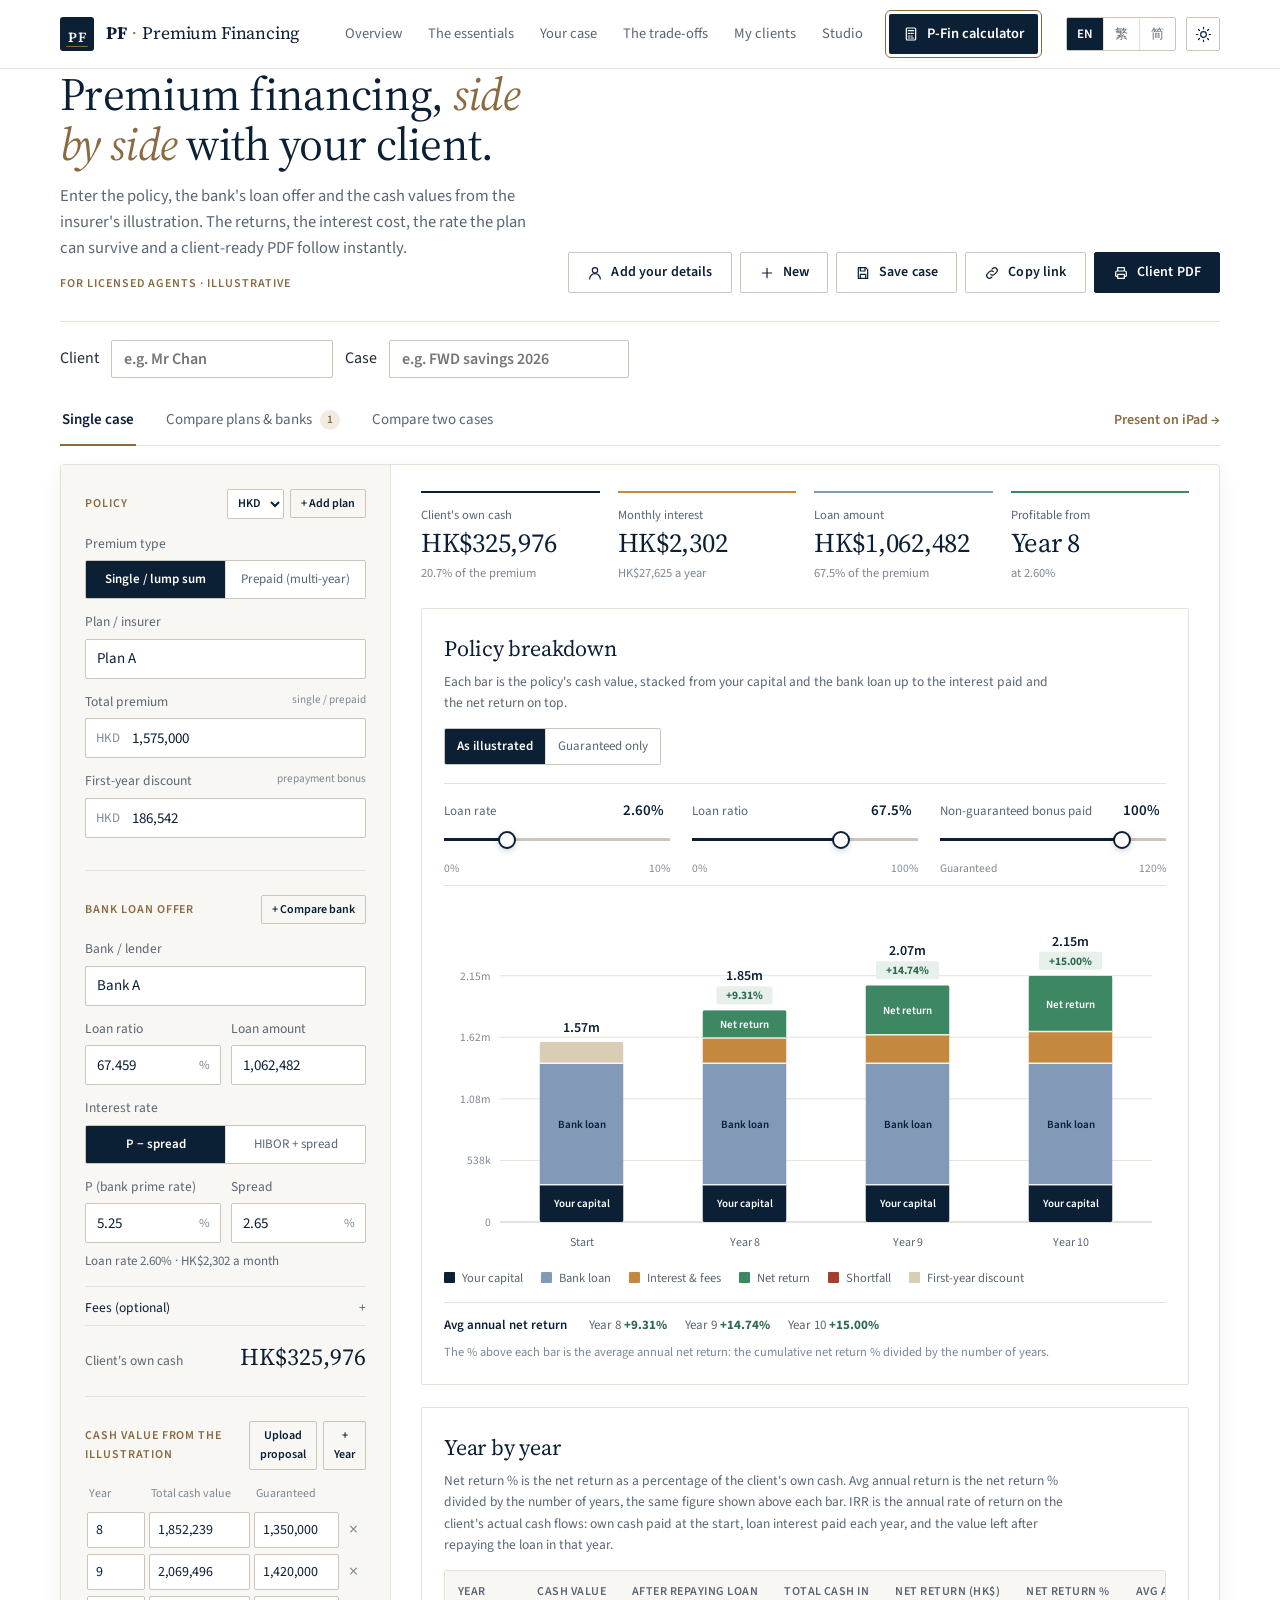
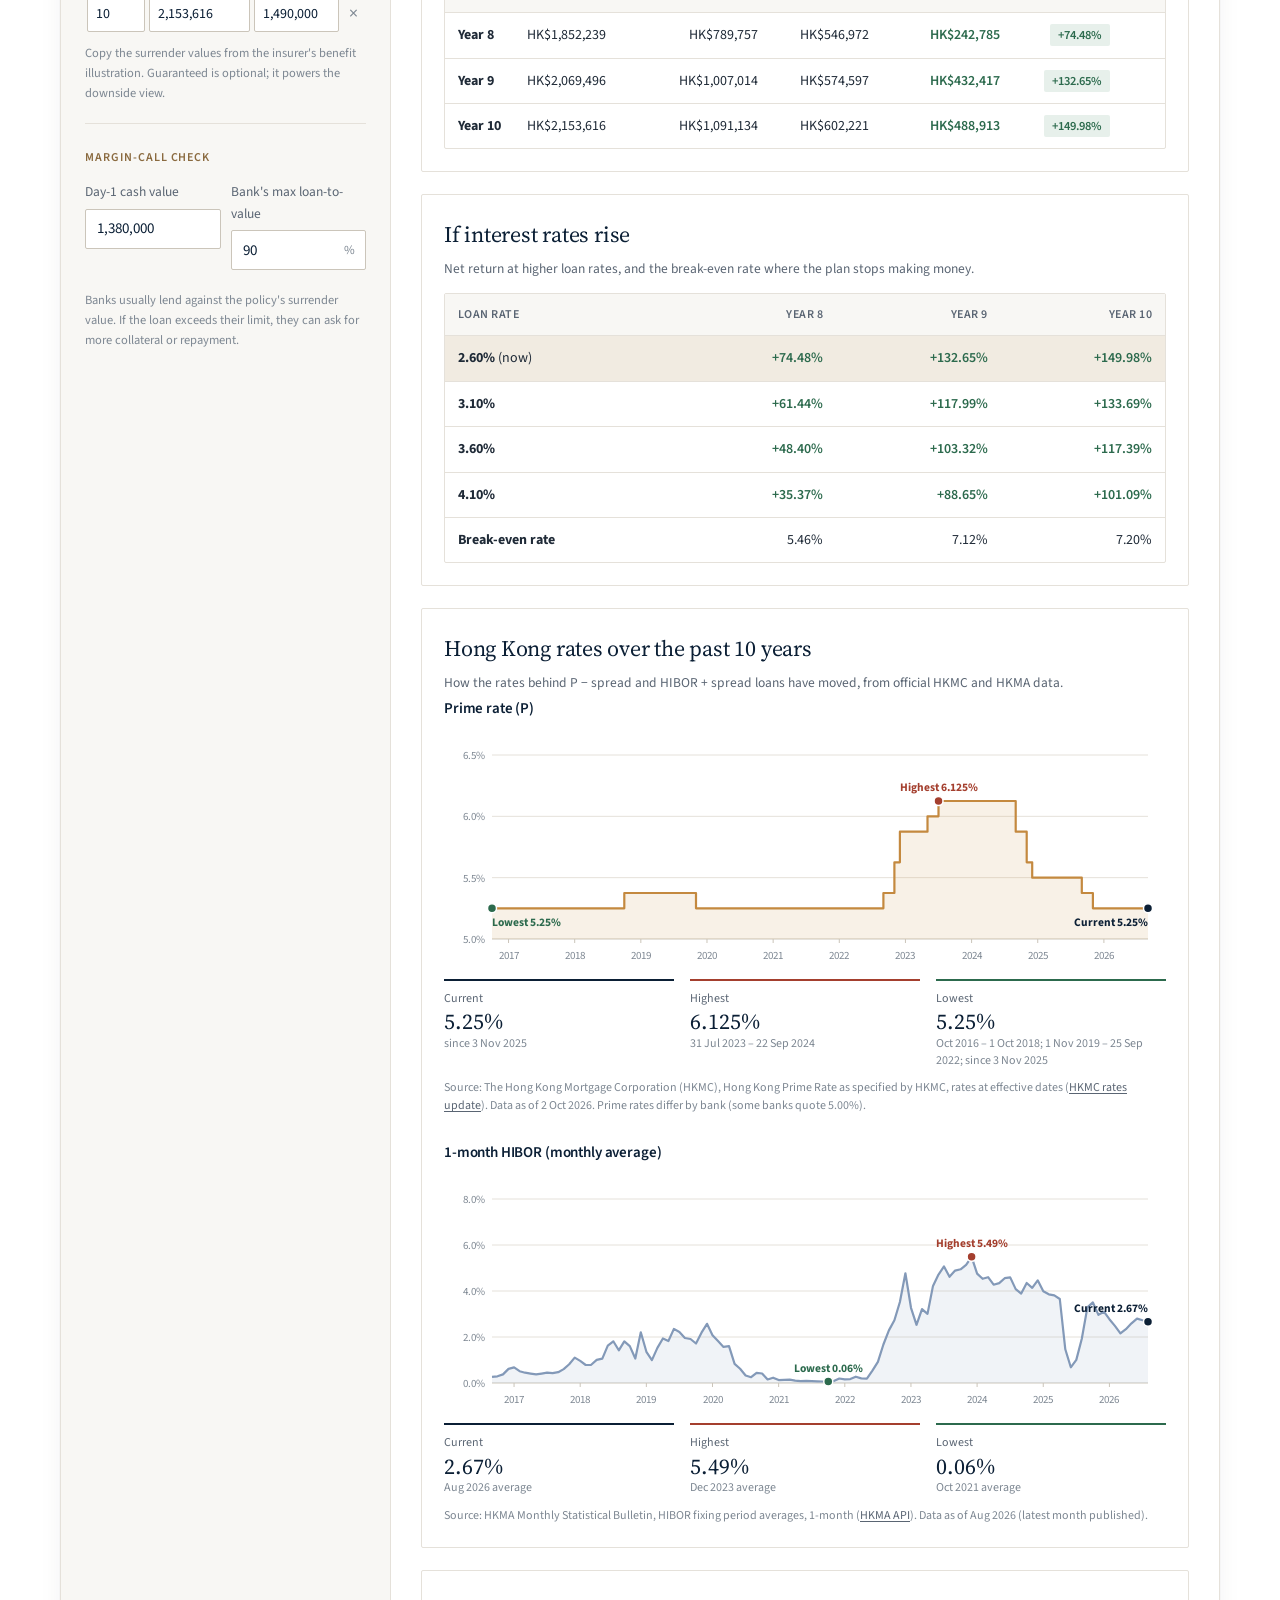
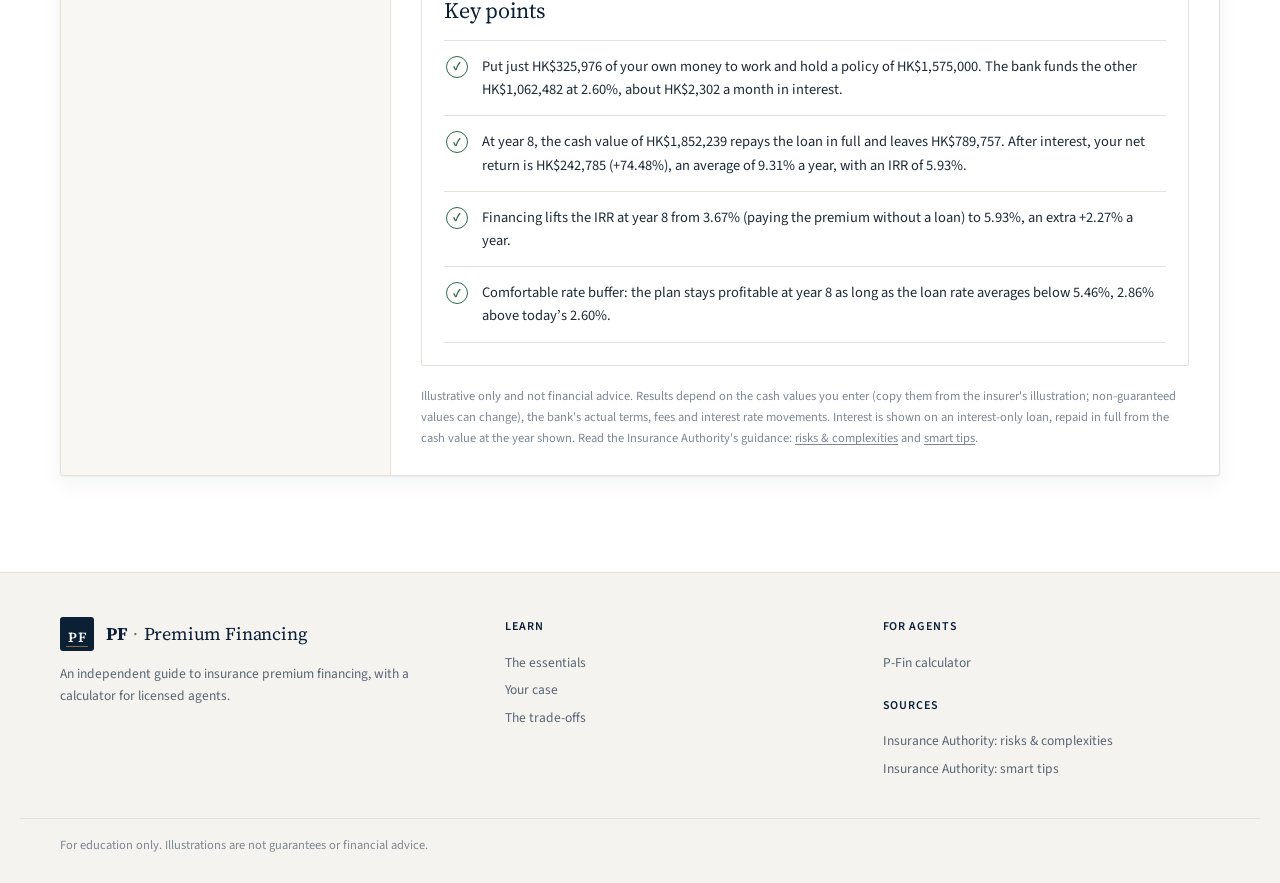
==== commit 3b0a349d: "Deploy 2026-10-09 11:15 HKT" ====
--- a/calculator.html
+++ b/calculator.html
@@ -3,14 +3,14 @@
 <head>
 <meta charset="utf-8">
 <meta name="viewport" content="width=device-width,initial-scale=1">
-<title>P-Fin calculator · Premium Lab</title>
+<title>P-Fin calculator · PF</title>
 <meta name="description" content="Build a premium financing illustration with a client in a minute: leverage, interest, returns, IRR, rate stress, bank offer comparison and a client-ready PDF.">
 <meta name="theme-color" content="#ffffff">
 <script>(function(){try{var d=document.documentElement,m=JSON.parse(localStorage.getItem('pl-theme')),g=JSON.parse(localStorage.getItem('pl-lang'));if(m==='dark'||m==='light')d.dataset.theme=m;if(g)d.lang=g}catch(e){}})()</script>
 <link rel="icon" href="data:image/svg+xml,%3Csvg xmlns='http://www.w3.org/2000/svg' viewBox='0 0 32 32'%3E%3Crect width='32' height='32' rx='3' fill='%230b1f35'/%3E%3Ctext x='16' y='23' text-anchor='middle' font-family='Georgia,serif' font-size='20' fill='%23c9a46c'%3EP%3C/text%3E%3C/svg%3E">
 <link rel="preconnect" href="https://fonts.googleapis.com"><link rel="preconnect" href="https://fonts.gstatic.com" crossorigin>
 <link href="https://fonts.googleapis.com/css2?family=Source+Sans+3:wght@400;500;600;700&family=Source+Serif+4:ital,opsz,wght@0,8..60,400;0,8..60,500;0,8..60,600;1,8..60,400&display=swap" rel="stylesheet">
-<link rel="stylesheet" href="site.css?v=11">
+<link rel="stylesheet" href="site.css?v=12">
 <style>
 main{padding-top:clamp(32px,4vw,56px);padding-bottom:24px}
 .top{display:grid;grid-template-columns:minmax(0,1fr) auto;gap:28px;align-items:end}
@@ -257,6 +257,13 @@
   .lab{border:0;box-shadow:none;border-radius:0}
   .results{padding:0}
   .print-head{display:block;border-bottom:2px solid var(--ink);padding-bottom:10px;margin-bottom:14px}
+  .print-brand{display:flex;align-items:center;gap:8px;margin-bottom:8px;color:var(--ink)}
+  .print-brand .mk{width:22px;height:22px;padding:0 3px 5px;display:grid;grid-template-columns:1fr 1fr;align-items:end;justify-items:center;background:var(--ink);color:#fff;border-radius:2px;position:relative;box-sizing:border-box}
+  .print-brand .mk::after{content:'';position:absolute;left:4px;right:4px;bottom:3px;height:1.2px;background:var(--accent)}
+  .print-brand .mk-l,.print-brand .mk-r{font-family:var(--serif);font-weight:600;font-size:9.5px;line-height:1;letter-spacing:-.06em;color:#fff}
+  .print-brand .mk-l{justify-self:end}.print-brand .mk-r{justify-self:start;opacity:.92}
+  .print-brand .wm{font-family:var(--serif);font-size:12px;letter-spacing:-.01em;display:inline-flex;align-items:baseline;gap:.3em}
+  .print-brand .wm b{font-weight:700}.print-brand .wm i{font-style:normal;color:var(--accent)}
   .print-head h2{margin:0;font-size:20px;font-weight:600}
   .print-head .meta{display:grid;grid-template-columns:repeat(4,1fr);gap:8px;margin-top:8px;font-size:11px;color:var(--text)}
   .print-head .meta b{display:block;font-size:13px}
@@ -310,7 +317,7 @@
 </head>
 <body>
 <header class="gh"><div class="gh-in">
-  <a class="gh-brand" href="index.html"><span class="mk">P</span><span class="wm">Premium Lab</span></a>
+  <a class="gh-brand" href="index.html" aria-label="PF · Premium Financing"><span class="mk" aria-hidden="true"><span class="mk-l">P</span><span class="mk-r">F</span></span><span class="wm"><b>PF</b><i>·</i><span>Premium Financing</span></span></a>
   <nav class="gh-nav" aria-label="Main">
     <a href="index.html#top" data-st="home">Overview</a>
     <a href="index.html#learn" data-st="learn">The essentials</a>
@@ -534,7 +541,7 @@
 </main>
 <footer class="gf">
   <div class="gf-in">
-    <div><div class="gf-brand">Premium Lab</div><p data-st="f_about">An independent guide to insurance premium financing, with a calculator for licensed agents.</p></div>
+    <div><div class="gf-brand" aria-label="PF · Premium Financing"><span class="mk" aria-hidden="true"><span class="mk-l">P</span><span class="mk-r">F</span></span><span class="wm"><b>PF</b><i>·</i><span>Premium Financing</span></span></div><p data-st="f_about">An independent guide to insurance premium financing, with a calculator for licensed agents.</p></div>
     <div><h4 data-st="f_learn">Learn</h4><a href="index.html#learn" data-st="learn">The essentials</a><a href="index.html#explore" data-st="lab">Your case</a><a href="index.html#risks" data-st="risks">The trade-offs</a></div>
     <div><h4 data-st="f_tools">For agents</h4><a href="calculator.html" data-st="calc">P-Fin calculator</a><h4 data-st="f_src" style="margin-top:20px">Sources</h4><a href="https://www.ia.org.hk/en/legislative_framework/Conduct_in_Focus_Issue_05_03.html" target="_blank" rel="noopener noreferrer" data-st="f_ia1">Insurance Authority: risks &amp; complexities</a><a href="https://www.ia.org.hk/en/premium_financing/smart_tips.html" target="_blank" rel="noopener noreferrer" data-st="f_ia2">Insurance Authority: smart tips</a></div>
   </div>
@@ -553,8 +560,8 @@
 </dialog>
 <div class="toast" id="toast" role="status"></div>
 
-<script src="site.js?v=5"></script>
-<script src="engine.js?v=11"></script>
+<script src="site.js?v=12"></script>
+<script src="engine.js?v=12"></script>
 <script>
 'use strict';
 const $ = id => document.getElementById(id);
@@ -1198,7 +1205,7 @@
       years.map((y, j) => { const x = at(c, y); return x ? `<td${mark(x.roc === best[j].roc && list.length > 1, cls(x.roc))}>${pctS(x.roc)}</td><td${mark(x.irr === best[j].irr && list.length > 1, cls(x.irr))}>${pct(x.irr)}</td>` : '<td>–</td><td>–</td>'; }).join('') +
       `<td>${Number.isFinite(lastRow(c).be) ? (lastRow(c).be * 100).toFixed(2) + '%' : '–'}</td></tr>`).join('') + '</tbody>' : '';
   const a = agent(), d = new Date().toLocaleDateString(lang === 'en' ? 'en-GB' : lang, { year: 'numeric', month: 'short', day: 'numeric' });
-  $('printHead2').innerHTML = `<h2>${t('cmp_h')}</h2><div class="meta"><div>${t('p_client')}<b>${E.esc(S.name || '—')}</b></div><div>${t('cmp_n')}<b>${list.length}</b></div><div>${t('p_agent')}<b>${E.esc(a.name || '—')}</b></div><div>${t('p_date')}<b>${d}</b></div></div>`;
+  $('printHead2').innerHTML = `<div class="print-brand"><span class="mk" aria-hidden="true"><span class="mk-l">P</span><span class="mk-r">F</span></span><span class="wm"><b>PF</b><i>·</i><span>Premium Financing</span></span></div><h2>${t('cmp_h')}</h2><div class="meta"><div>${t('p_client')}<b>${E.esc(S.name || '—')}</b></div><div>${t('cmp_n')}<b>${list.length}</b></div><div>${t('p_agent')}<b>${E.esc(a.name || '—')}</b></div><div>${t('p_date')}<b>${d}</b></div></div>`;
 }
 
 /* every bank offer, side by side and editable */
@@ -1501,7 +1508,7 @@
   const optHtml = sel => opts.map(o => `<option value="${E.esc(o.key)}"${o === sel ? ' selected' : ''}>${E.esc(o.label)}</option>`).join('');
   A.innerHTML = optHtml(a); B.innerHTML = (b ? '' : '<option value="" selected>—</option>') + optHtml(b);
   const ag = agent(), d = new Date().toLocaleDateString(lang === 'en' ? 'en-GB' : lang, { year: 'numeric', month: 'short', day: 'numeric' });
-  $('printHead3').innerHTML = `<h2>${t('pair_h')}</h2><div class="meta"><div>${t('pair_case', { k: 'A' })}<b>${E.esc(a ? a.label : '—')}</b></div><div>${t('pair_case', { k: 'B' })}<b>${E.esc(b ? b.label : '—')}</b></div><div>${t('p_agent')}<b>${E.esc(ag.name || '—')}</b></div><div>${t('p_date')}<b>${d}</b></div></div>`;
+  $('printHead3').innerHTML = `<div class="print-brand"><span class="mk" aria-hidden="true"><span class="mk-l">P</span><span class="mk-r">F</span></span><span class="wm"><b>PF</b><i>·</i><span>Premium Financing</span></span></div><h2>${t('pair_h')}</h2><div class="meta"><div>${t('pair_case', { k: 'A' })}<b>${E.esc(a ? a.label : '—')}</b></div><div>${t('pair_case', { k: 'B' })}<b>${E.esc(b ? b.label : '—')}</b></div><div>${t('p_agent')}<b>${E.esc(ag.name || '—')}</b></div><div>${t('p_date')}<b>${d}</b></div></div>`;
   if (!b) { $('pairOut').innerHTML = `<p class="note pair-msg">${t('pair_none')}</p>`; return; }
   if (a.key === b.key) { $('pairOut').innerHTML = `<p class="note pair-msg">${t('pair_same')}</p>`; return; }
   const run = o => ({ ...o, cur: o.c.currency || 'HKD', r: E.hasYears(o.p) ? E.compute(o.p, o.b, { fulfil: Number.isFinite(o.c.fulfil) ? o.c.fulfil : 1 }) : null });
@@ -1563,7 +1570,7 @@
 function agent() { return store.get('pl-agent', { name: '', lic: '', contact: '' }); }
 function renderPrint(r, o) {
   const a = agent(), d = new Date().toLocaleDateString(lang === 'en' ? 'en-GB' : lang, { year: 'numeric', month: 'short', day: 'numeric' });
-  $('printHead').innerHTML = `<h2>${t('p_title')}</h2><div class="meta">
+  $('printHead').innerHTML = `<div class="print-brand"><span class="mk" aria-hidden="true"><span class="mk-l">P</span><span class="mk-r">F</span></span><span class="wm"><b>PF</b><i>·</i><span>Premium Financing</span></span></div><h2>${t('p_title')}</h2><div class="meta">
     <div>${t('p_client')}<b>${esc(S.name || '—')}</b></div><div>${t(r.prepaid ? 'prem_net' : 'premium')}<b>${money(r.prepaid ? r.P - r.D : r.P)}${r.prepaid ? ' · ' + esc(t('pp_badge', { n: r.payYears })) : ''}</b></div>
     <div>${t('h_bank')}<b>${esc(o.bank || '—')} · ${offerRate(o).toFixed(2)}%</b></div><div>${t('p_date')}<b>${d}</b></div></div>`;
   $('printFoot').innerHTML = (a.name ? `${t('p_agent')}: <b>${esc(a.name)}</b>${a.lic ? ' · ' + t('p_lic') + ' ' + esc(a.lic) : ''}${a.contact ? ' · ' + esc(a.contact) : ''}<br>` : '') + $('fine').textContent;
--- a/site.css
+++ b/site.css
@@ -1,4 +1,4 @@
-/* Premium Lab — shared tokens, type, header and footer (both pages). */
+/* PF · Premium Financing — shared tokens, type, header and footer. */
 :root{
   --bg:#ffffff;--bg-alt:#f5f3ef;--surface:#ffffff;--sunk:#f8f7f4;--raised:#ffffff;
   --ink:#0b1f35;--text:#1f2a37;--muted:#5a6573;--faint:#7d8792;
@@ -74,9 +74,16 @@
 /* header */
 .gh{position:sticky;top:0;z-index:40;background:color-mix(in srgb,var(--bg) 94%,transparent);backdrop-filter:saturate(1.4) blur(12px);-webkit-backdrop-filter:saturate(1.4) blur(12px);border-bottom:1px solid var(--line)}
 .gh-in{max-width:var(--wrap);margin:0 auto;padding:0 var(--gutter);height:var(--hdr);display:flex;align-items:center;gap:28px}
-.gh-brand{display:inline-flex;align-items:center;gap:11px;flex:none;color:var(--ink)}
-.gh-brand .mk{width:30px;height:30px;display:grid;place-items:center;background:var(--ink);color:var(--bg);font-family:var(--serif);font-size:18px;font-weight:600;border-radius:2px}
-.gh-brand .wm{font-family:var(--serif);font-size:20px;letter-spacing:-.01em;white-space:nowrap}
+.gh-brand,.gf-brand{display:inline-flex;align-items:center;gap:12px;flex:none;color:var(--ink);text-decoration:none}
+.gh-brand .mk,.gf-brand .mk{position:relative;width:34px;height:34px;display:grid;grid-template-columns:1fr 1fr;align-items:end;justify-items:center;padding:0 5px 7px;box-sizing:border-box;background:var(--ink);color:var(--bg);border-radius:3px;overflow:hidden;flex:none}
+.gh-brand .mk::after,.gf-brand .mk::after{content:'';position:absolute;left:6px;right:6px;bottom:4px;height:1.5px;background:var(--accent);border-radius:1px}
+.gh-brand .mk-l,.gh-brand .mk-r,.gf-brand .mk-l,.gf-brand .mk-r{font-family:var(--serif);font-weight:600;font-size:14px;line-height:1;letter-spacing:-.06em;color:var(--bg)}
+.gh-brand .mk-l,.gf-brand .mk-l{justify-self:end;padding-right:0.5px}
+.gh-brand .mk-r,.gf-brand .mk-r{justify-self:start;padding-left:0.5px;opacity:.92}
+.gh-brand .wm,.gf-brand .wm{font-family:var(--serif);font-size:17.5px;letter-spacing:-.015em;white-space:nowrap;display:inline-flex;align-items:baseline;gap:.32em;line-height:1}
+.gh-brand .wm b,.gf-brand .wm b{font-weight:700;letter-spacing:-.02em}
+.gh-brand .wm i,.gf-brand .wm i{font-style:normal;color:var(--accent);font-weight:500;font-size:.85em;transform:translateY(-.05em)}
+.gh-brand .wm>span,.gf-brand .wm>span{font-weight:400;letter-spacing:-.01em}
 .gh-nav{display:flex;align-items:center;gap:26px;margin-left:auto;font-size:14.5px}
 .gh-nav a{position:relative;color:var(--muted);padding:6px 0;white-space:nowrap;transition:color .2s}
 .gh-nav a:hover,.gh-nav a[aria-current],.gh-nav a.is-current{color:var(--ink)}
@@ -113,7 +120,7 @@
   .gh-panel .gh-cta{margin-top:14px;justify-content:center;gap:8px;background:var(--btn);color:var(--btn-ink);border:0;border-radius:2px;font-weight:600}
   .gh-panel .gh-cta:after{display:none}
 }
-@media (max-width:560px){.gh-brand .wm{font-size:18px}.gh-in{gap:12px}.gh-lang button{min-width:32px;padding:0 6px}}
+@media (max-width:560px){.gh-brand .wm{font-size:15.5px}.gh-brand .mk,.gf-brand .mk{width:30px;height:30px;padding:0 4px 6px}.gh-brand .mk-l,.gh-brand .mk-r{font-size:12.5px}.gh-in{gap:12px}.gh-lang button{min-width:32px;padding:0 6px}}@media (max-width:380px){.gh-brand .wm>span,.gh-brand .wm i{display:none}.gh-brand .wm{font-size:17px}}
 @keyframes gh-drop{from{opacity:0;transform:translateY(-6px)}}
 
 /* footer */
@@ -121,7 +128,7 @@
 .gf-in{max-width:var(--wrap);margin:0 auto;padding:44px var(--gutter) 36px;display:grid;grid-template-columns:1.2fr 1fr 1fr;gap:40px;font-size:13.5px;color:var(--muted)}
 .gf h4{font-family:var(--sans);font-size:12px;font-weight:600;letter-spacing:.08em;text-transform:uppercase;color:var(--ink);margin-bottom:12px}
 .gf a{display:block;padding:3px 0}.gf a:hover{color:var(--ink)}
-.gf .gf-brand{font-family:var(--serif);font-size:20px;color:var(--ink);margin-bottom:10px}
+.gf .gf-brand{margin-bottom:12px}.gf .gf-brand .wm{font-size:18px}
 .gf-base{max-width:var(--wrap);margin:0 auto;padding:16px var(--gutter) 28px;border-top:1px solid var(--line);font-size:12.5px;color:var(--faint)}
 @media (max-width:760px){.gf-in{grid-template-columns:1fr;gap:26px}}
 
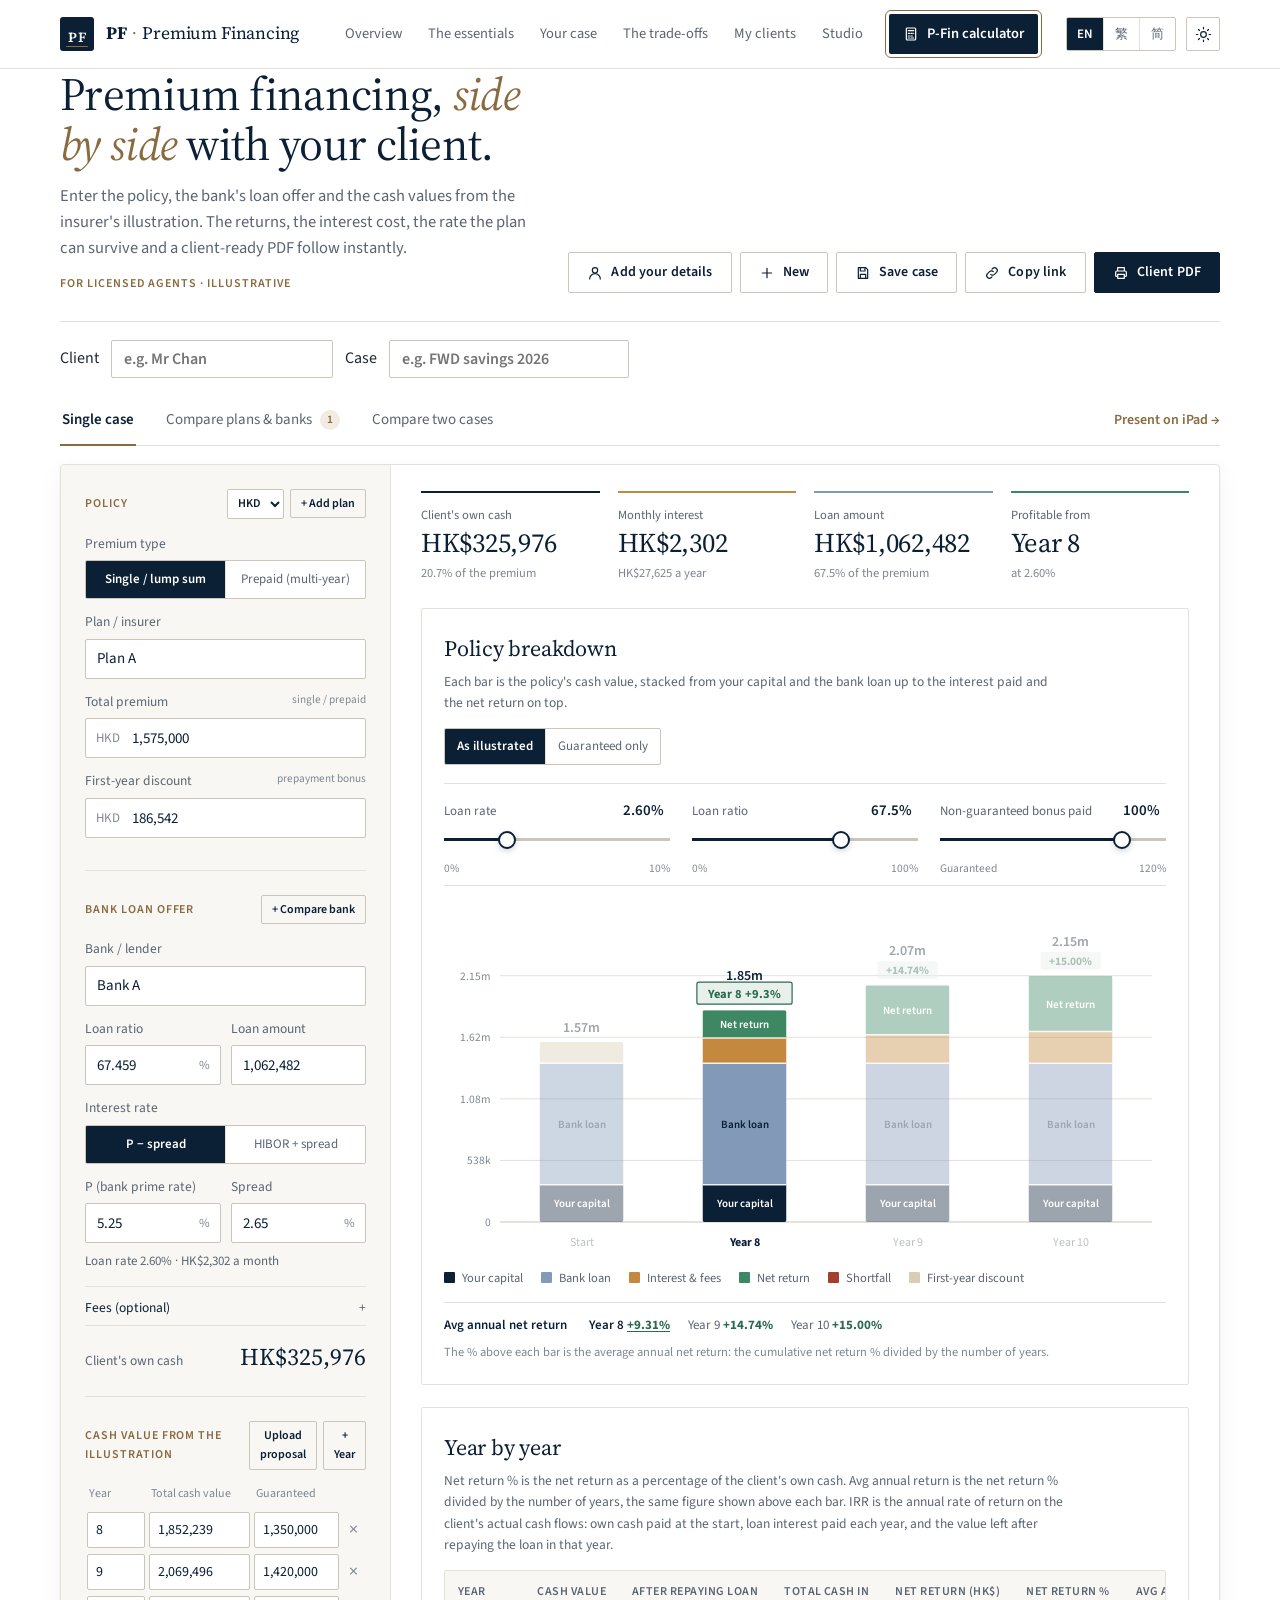
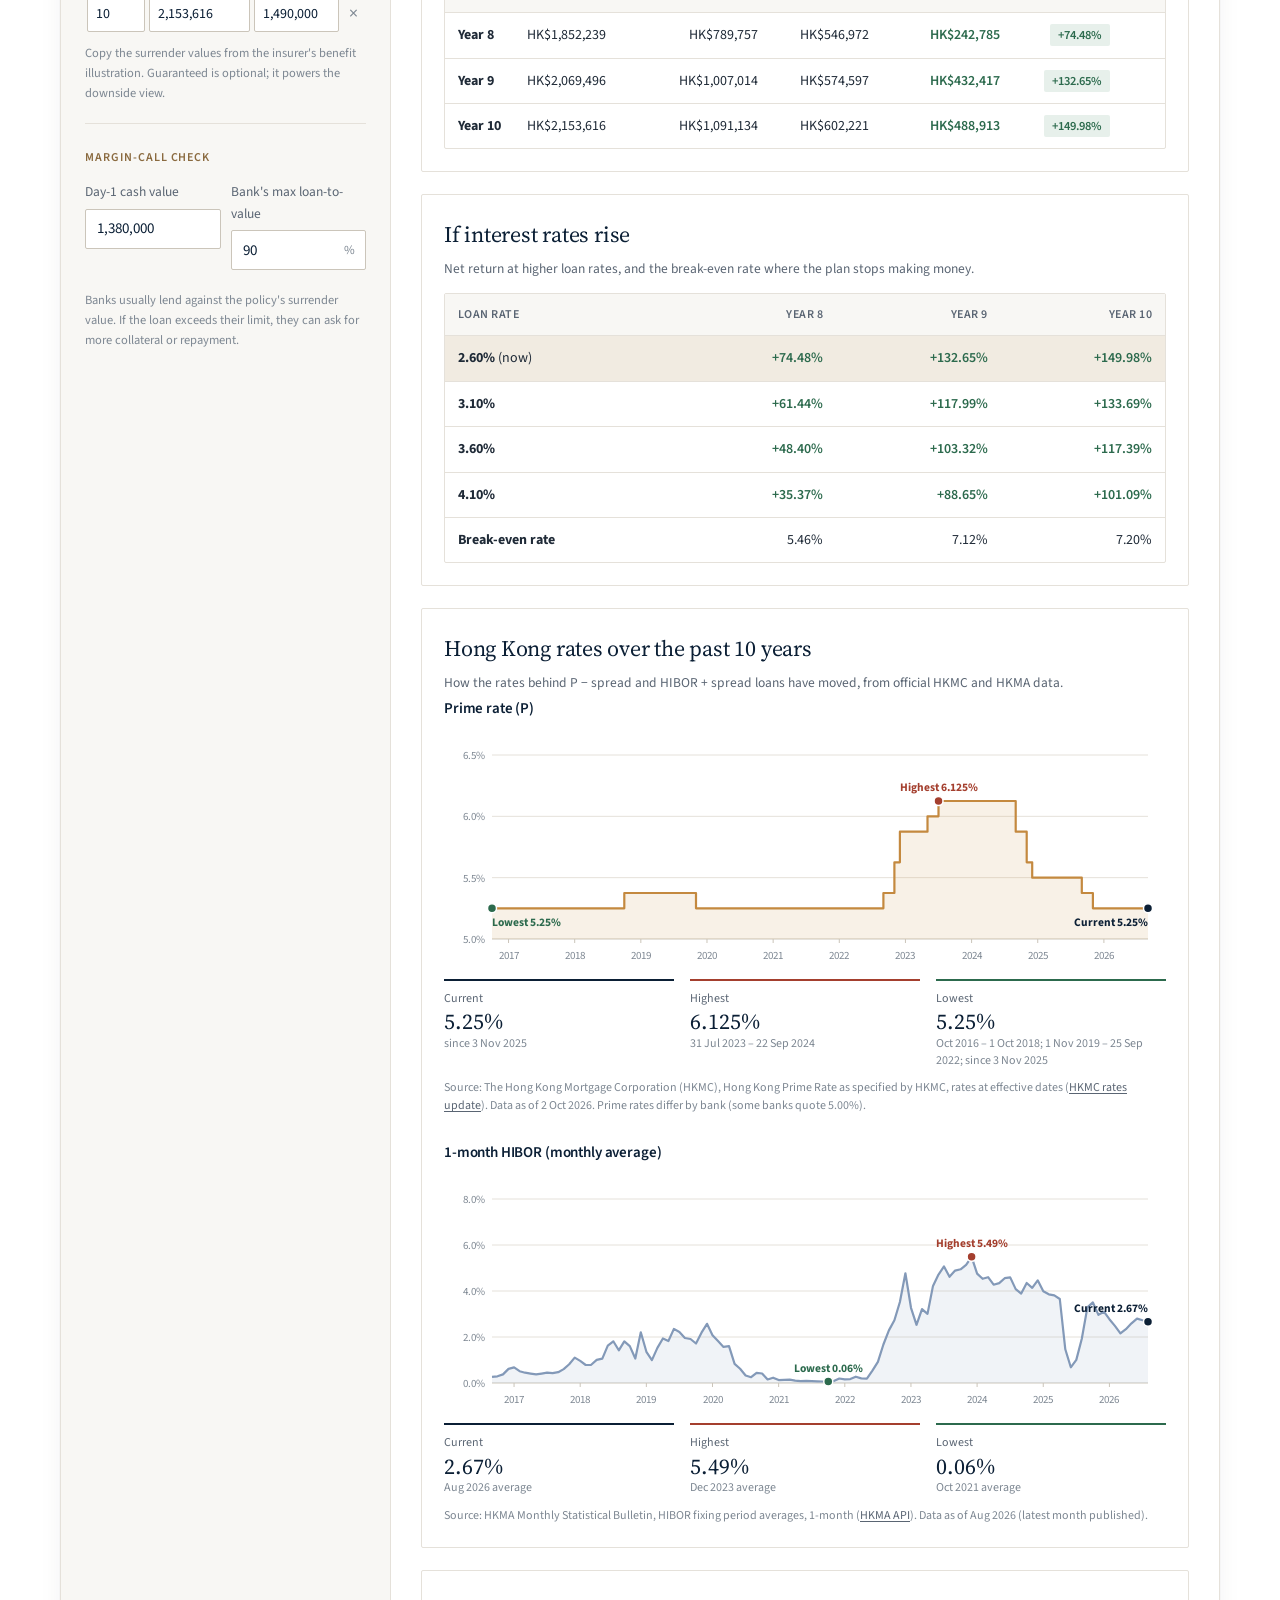
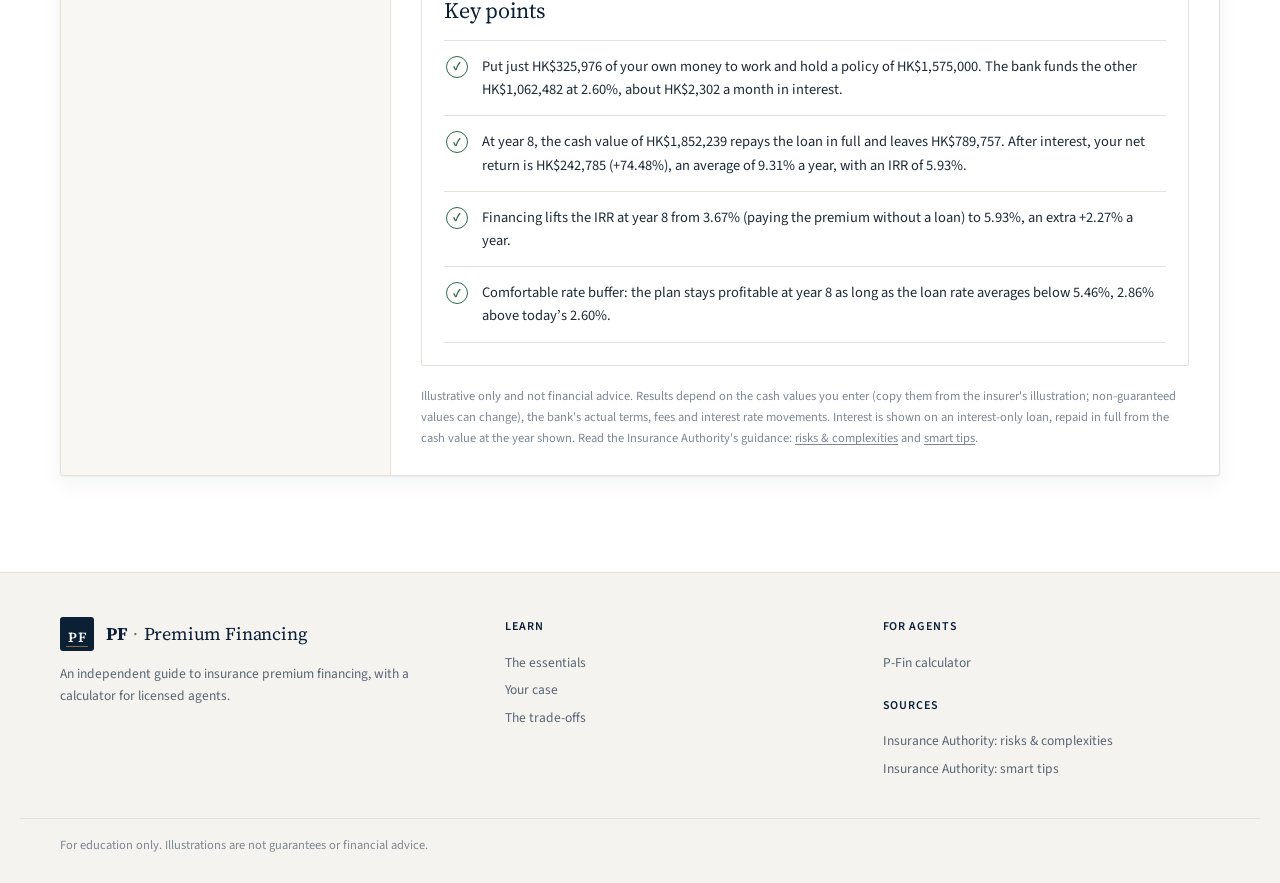
==== commit 732bcbf4: "Deploy 2026-10-09 11:35 HKT" ====
--- a/calculator.html
+++ b/calculator.html
@@ -10,7 +10,7 @@
 <link rel="icon" href="data:image/svg+xml,%3Csvg xmlns='http://www.w3.org/2000/svg' viewBox='0 0 32 32'%3E%3Crect width='32' height='32' rx='3' fill='%230b1f35'/%3E%3Ctext x='16' y='23' text-anchor='middle' font-family='Georgia,serif' font-size='20' fill='%23c9a46c'%3EP%3C/text%3E%3C/svg%3E">
 <link rel="preconnect" href="https://fonts.googleapis.com"><link rel="preconnect" href="https://fonts.gstatic.com" crossorigin>
 <link href="https://fonts.googleapis.com/css2?family=Source+Sans+3:wght@400;500;600;700&family=Source+Serif+4:ital,opsz,wght@0,8..60,400;0,8..60,500;0,8..60,600;1,8..60,400&display=swap" rel="stylesheet">
-<link rel="stylesheet" href="site.css?v=12">
+<link rel="stylesheet" href="site.css?v=13">
 <style>
 main{padding-top:clamp(32px,4vw,56px);padding-bottom:24px}
 .top{display:grid;grid-template-columns:minmax(0,1fr) auto;gap:28px;align-items:end}
@@ -233,6 +233,7 @@
 .avg-strip:empty{display:none}
 .avg-strip strong{color:var(--ink);font-weight:600;margin-right:4px}
 .avg-strip b{font-variant-numeric:tabular-nums;font-weight:700}.avg-strip b.pos{color:var(--pos)}.avg-strip b.neg{color:var(--neg)}
+.avg-strip span.on{color:var(--ink);font-weight:600}.avg-strip span.on b{text-decoration:underline;text-underline-offset:2px}
 .avg-note{margin-top:6px}
 .rh{margin:0 0 26px}.rh:last-child{margin-bottom:0}
 .rh h3{font-family:var(--sans);font-size:15px;font-weight:600;color:var(--ink);margin:4px 0 8px}
@@ -560,8 +561,8 @@
 </dialog>
 <div class="toast" id="toast" role="status"></div>
 
-<script src="site.js?v=12"></script>
-<script src="engine.js?v=12"></script>
+<script src="site.js?v=13"></script>
+<script src="engine.js?v=13"></script>
 <script>
 'use strict';
 const $ = id => document.getElementById(id);
@@ -895,7 +896,7 @@
   TC = { grid: c('--line'), grid0: c('--line-strong'), axis: c('--faint'), ink: c('--ink'), muted: c('--muted'), surface: c('--surface'), pos: c('--pos'), posbg: c('--pos-bg'), neg: c('--neg'), negbg: c('--neg-bg') };
 }
 let printW = 0; // while printing, charts are drawn at one fixed width so phone and desktop PDFs match
-let chartPrev = null, chartAnim = 0, chartLast = null, chartInstant = false, chartSeen = !('IntersectionObserver' in window);
+let chartPrev = null, chartAnim = 0, chartLast = null, chartInstant = false, chartSeen = !('IntersectionObserver' in window), chartFocus = null;
 const reducedMotion = matchMedia('(prefers-reduced-motion: reduce)').matches;
 function chartModel(r) {
   const start = { key: 's', label: t('start'), segs: [['cap', r.own], ['loan', r.L], ['disc', r.D]], top: r.P, need: r.P, roc: null,
@@ -928,7 +929,9 @@
   step(performance.now());
   $('legend').innerHTML = ['cap', 'loan', 'cost', 'gain', 'short'].map(k => `<span><i style="--c:${COL[k]}${k === 'short' ? ';background:repeating-linear-gradient(45deg,${COL.short} 0 2px,${TC.surface} 2px 4px);border:1.5px solid ${COL.short}' : ''}"></i>${t('s_' + k)}</span>`).join('')
     + (r.D > 0 ? `<span><i style="--c:${COL.disc}"></i>${t('s_disc')}</span>` : '');
-  $('avgStrip').innerHTML = r.rows.length ? `<strong>${esc(t('avg_ann'))}</strong>` + r.rows.map(x => `<span>${esc(t('year_n', { n: x.y }))} <b class="${x.roc >= 0 ? 'pos' : 'neg'}">${pctS(x.roc / x.y)}</b></span>`).join('') : '';
+  if (chartFocus != null && !r.rows.some(x => x.y === chartFocus)) chartFocus = null;
+  if (chartFocus == null && r.rows.length) { const be = r.rows.find(x => x.gain > 0); chartFocus = (be || r.rows[r.rows.length - 1]).y; }
+  $('avgStrip').innerHTML = r.rows.length ? `<strong>${esc(t('avg_ann'))}</strong>` + r.rows.map(x => `<span${x.y === chartFocus ? ' class="on"' : ''}>${esc(t('year_n', { n: x.y }))} <b class="${x.roc >= 0 ? 'pos' : 'neg'}">${pctS(x.roc / x.y)}</b></span>`).join('') : '';
 }
 function paintChart(frame, target, r) {
   const box = $('chart'), tip = $('tip');
@@ -962,9 +965,13 @@
     h += `<rect class="frame" x="${x0 - 3}" y="${y(Math.max(b.top, b.need)) - 3}" width="${bw + 6}" height="${Math.max(0, base - y(Math.max(b.top, b.need)) + 3)}" rx="3" fill="transparent" stroke="none"/>`;
     const labTop = y(Math.max(b.top, b.need));
     h += `<text x="${cx}" y="${labTop - (tg.roc === null ? 10 : 30)}" text-anchor="middle" font-size="${narrow ? 12 : 14}" font-weight="600" fill="${TC.ink}">${wan(tg.top)}</text>`;
-    if (tg.roc !== null) { const txt = pctS(tg.avg), wpx = txt.length * 7 + 14, pos = tg.avg >= 0;
-      h += `<rect x="${cx - wpx / 2}" y="${labTop - 24}" width="${wpx}" height="18" rx="2" fill="${pos ? TC.posbg : TC.negbg}"/><text x="${cx}" y="${labTop - 11}" text-anchor="middle" font-size="11.5" font-weight="700" fill="${pos ? TC.pos : TC.neg}">${txt}</text>`; }
-    h += `<text x="${cx}" y="${H - 12}" text-anchor="middle" font-size="12" fill="${TC.muted}">${esc(tg.label)}</text></g>`;
+    if (tg.roc !== null) {
+      const on = chartFocus === tg.y;
+      const txt = on ? (tg.label + ' ' + ((tg.avg >= 0 ? '+' : '−') + Math.abs(tg.avg * 100).toFixed(1) + '%')) : pctS(tg.avg);
+      const wpx = [...txt].reduce((w, ch) => w + (ch.charCodeAt(0) > 0x2e80 ? 8 : 6.6), 0) + (on ? 16 : 14), pos = tg.avg >= 0;
+      h += `<rect x="${cx - wpx / 2}" y="${labTop - (on ? 28 : 24)}" width="${wpx}" height="${on ? 22 : 18}" rx="2" fill="${pos ? TC.posbg : TC.negbg}"${on ? ` stroke="${pos ? TC.pos : TC.neg}" stroke-width="1.2"` : ''}/><text x="${cx}" y="${labTop - (on ? 12 : 11)}" text-anchor="middle" font-size="${on ? 12.5 : 11.5}" font-weight="700" fill="${pos ? TC.pos : TC.neg}">${esc(txt)}</text>`;
+    }
+    h += `<text x="${cx}" y="${H - 12}" text-anchor="middle" font-size="12" fill="${chartFocus === tg.y ? TC.ink : TC.muted}" font-weight="${chartFocus === tg.y ? '700' : '400'}">${esc(tg.label)}</text></g>`;
   });
   h += `</svg>`;
   const keep = tip.hidden ? null : tip.dataset.i;
@@ -984,11 +991,20 @@
   };
   const hide = () => { tip.hidden = true; svg.classList.remove('hovering'); svg.querySelectorAll('.bar').forEach(x => x.classList.remove('on')); };
   svg.querySelectorAll('.bar').forEach(g => {
-    g.addEventListener('pointermove', e => show(g, e)); g.addEventListener('pointerdown', e => show(g, e));
+    g.addEventListener('pointermove', e => show(g, e));
+    g.addEventListener('pointerdown', e => {
+      const i = +g.dataset.i, b = target[i];
+      if (b && b.y != null) { chartFocus = chartFocus === b.y ? b.y : b.y; paintChart(frame, target, r); }
+      show(g, e);
+    });
     g.addEventListener('focus', () => show(g)); g.addEventListener('blur', hide);
   });
   svg.addEventListener('pointerleave', hide);
-  if (keep !== null && keep !== undefined) { const g = svg.querySelector(`.bar[data-i="${keep}"]`); if (g) show(g); }
+  // keep the selected year highlighted after redraw
+  if (chartFocus != null) {
+    const gi = target.findIndex(b => b.y === chartFocus);
+    if (gi >= 0) { const g = svg.querySelector(`.bar[data-i="${gi}"]`); if (g) { svg.classList.add('hovering'); g.classList.add('on'); } }
+  } else if (keep !== null && keep !== undefined) { const g = svg.querySelector(`.bar[data-i="${keep}"]`); if (g) show(g); }
 }
 /* sliders + presets mirror the state */
 function syncSliders(r) {
